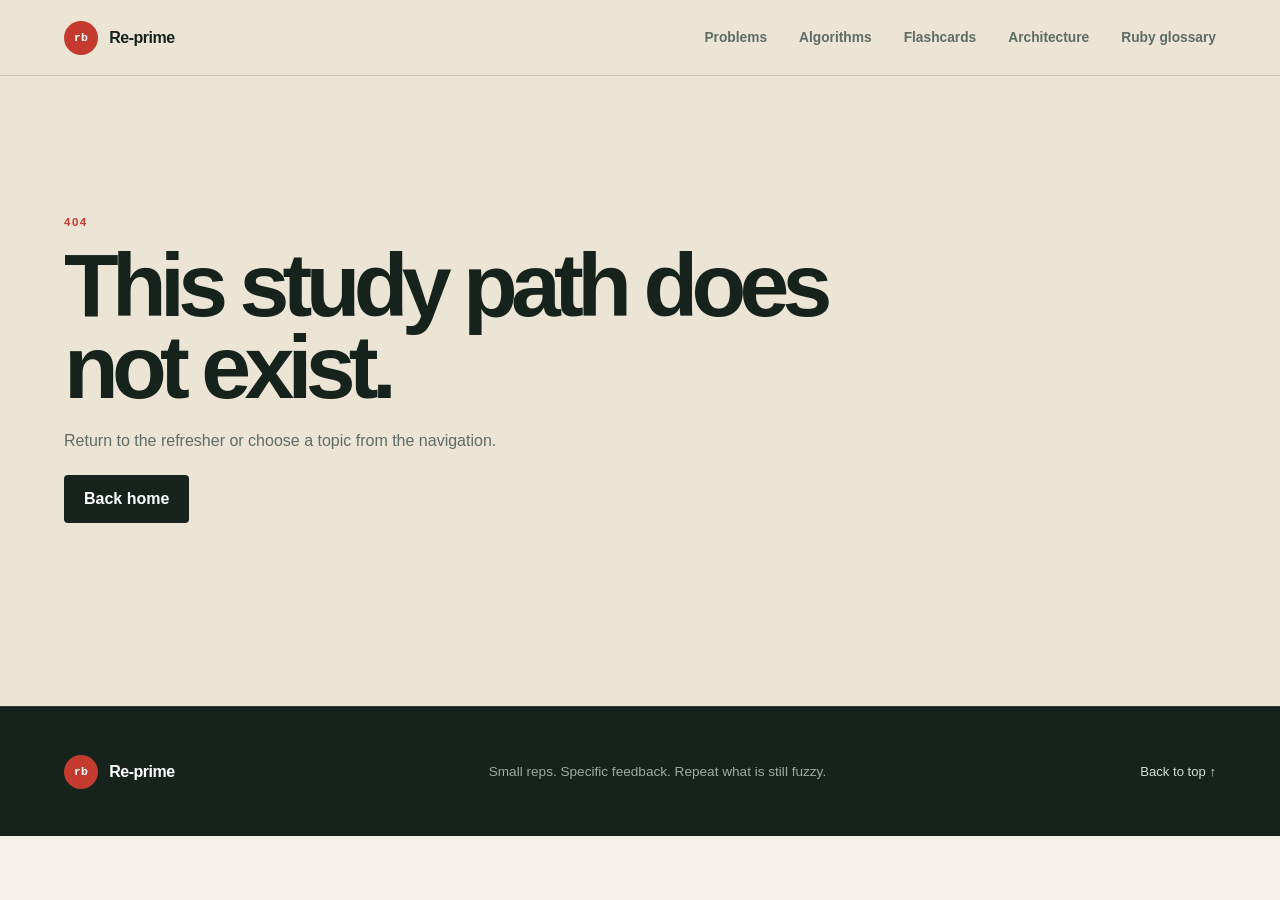
==== index.html @ a6e268ca "feat: publish Ruby solutions for every problem" ====
<!doctype html>
<html lang="en">
  <head>
    <meta charset="UTF-8" />
    <meta name="viewport" content="width=device-width, initial-scale=1.0" />
    <meta name="description" content="A private Ruby 3.2 interview refresher with 52 verified problem discussions, approach-recall flashcards, algorithm guides, and system-design case studies." />
    <meta name="robots" content="noindex, nofollow" />
    <meta name="theme-color" content="#16231d" />
    <title>Ruby Re-prime — LeetCode Refresher</title>
    <script type="module" crossorigin src="/assets/index-BxjVNZoq.js"></script>
    <link rel="stylesheet" crossorigin href="/assets/index-DCyjotF8.css">
  </head>
  <body>
    <div id="root"></div>
  </body>
</html>
---- assets/index-DCyjotF8.css ----
:root{--font-geist-sans:"Inter", "Helvetica Neue", Arial, sans-serif;--font-geist-mono:"SFMono-Regular", Consolas, "Liberation Mono", monospace;--ink:#16231d;--muted:#5e6c65;--paper:#f5f1e8;--cream:#ece4d5;--white:#fffdf8;--ruby:#c53a2e;--ruby-dark:#8f241d;--green:#1d5d48;--line:#16231d29;--shadow:0 20px 50px #35271814}*{box-sizing:border-box}html{scroll-behavior:smooth}body{background:var(--paper);color:var(--ink);font-family:var(--font-geist-sans), sans-serif;margin:0}button,input{font:inherit}a{color:inherit;text-decoration:none}.hero{background:var(--cream);border-bottom:1px solid var(--line);min-height:auto;padding:0 5vw 4rem}.topbar{border-bottom:1px solid var(--line);justify-content:space-between;align-items:center;height:84px;display:flex}.brand{letter-spacing:-.03em;align-items:center;gap:.7rem;font-weight:700;display:inline-flex}.brand-mark{color:#fff;background:var(--ruby);width:34px;height:34px;font-family:var(--font-geist-mono), monospace;letter-spacing:0;border-radius:50%;place-items:center;font-size:.72rem;display:grid}.nav-links{color:var(--muted);gap:2rem;font-size:.9rem;display:flex}.nav-links a:hover{color:var(--ruby)}.hero-grid{grid-template-columns:1.1fr .9fr;align-items:start;gap:clamp(3rem,7vw,7rem);max-width:1240px;margin:0 auto;padding-top:clamp(2.5rem,6vw,4.5rem);display:grid}.kicker,.eyebrow,.card-label{color:var(--ruby);text-transform:uppercase;letter-spacing:.13em;font-size:.72rem;font-weight:750}h1{letter-spacing:-.075em;max-width:800px;margin:1rem 0 1.5rem;font-size:clamp(3.4rem,7vw,7.2rem);font-weight:640;line-height:.92}.hero-copy{max-width:650px;color:var(--muted);font-size:clamp(1.05rem,1.6vw,1.35rem);line-height:1.6}.hero h1{font-size:clamp(3.4rem,6vw,5.5rem)}.home-reminder{border-left:3px solid var(--ruby);background:#fffdf894;max-width:680px;margin-top:2rem;padding:1.2rem 1.35rem}.home-reminder p{margin:0}.home-reminder p:last-child{color:var(--muted);margin-top:.5rem;font-size:1rem;line-height:1.6}.hero-actions{align-items:center;gap:1.5rem;margin-top:2.5rem;display:flex}.primary-button{background:var(--ink);color:#fff;border-radius:4px;padding:.95rem 1.25rem;font-weight:650}.primary-button:hover{background:var(--ruby)}.text-button{color:var(--green);font-weight:650}.mental-model{background:var(--white);border:1px solid var(--line);box-shadow:var(--shadow);border-radius:8px;padding:1.8rem}.loop-row{border-top:1px solid var(--line);grid-template-columns:34px 90px 1fr;align-items:baseline;gap:.7rem;padding:1rem 0;display:grid}.loop-row span{color:var(--ruby);font-family:var(--font-geist-mono), monospace;font-size:.75rem}.loop-row p{color:var(--muted);margin:0;font-size:.83rem;line-height:1.4}.section{padding:7rem 5vw}.section-heading{max-width:1240px;margin:0 auto 3rem}.compact-heading{grid-template-columns:1fr 1.8fr;align-items:end;display:grid}h2{letter-spacing:-.06em;margin:.6rem 0 0;font-size:clamp(2.3rem,4.5vw,4.6rem);font-weight:620;line-height:1}h3{letter-spacing:-.035em}.version-note{max-width:680px;color:var(--muted);margin:1.2rem 0 0;line-height:1.6}.version-note strong{color:var(--green)}.workflow{background:var(--ink);color:var(--white)}.workflow .kicker{color:#e86a5f}.workflow-grid{border-top:1px solid #fff3;border-left:1px solid #fff3;grid-template-columns:repeat(3,1fr);max-width:1240px;margin:0 auto;display:grid}.workflow-card{border-bottom:1px solid #fff3;border-right:1px solid #fff3;min-height:250px;padding:2rem}.workflow-card>span{font-family:var(--font-geist-mono);color:#e86a5f}.workflow-card h3{margin:3rem 0 .7rem;font-size:1.5rem}.workflow-card p{color:#b8c2bd;font-size:.94rem;line-height:1.6}.interview-script{background:#ffffff0d;border-left:3px solid #e86a5f;grid-template-columns:1fr 4fr;gap:2rem;max-width:1240px;margin:2rem auto 0;padding:1.5rem 2rem;display:grid}.interview-script span{color:#e86a5f;text-transform:uppercase;letter-spacing:.1em;font-size:.75rem}.interview-script p{margin:0;font-family:Georgia,serif;font-size:1.25rem;font-style:italic;line-height:1.5}.pattern-section{background:var(--paper)}.pattern-heading{justify-content:space-between;align-items:end;gap:3rem;display:flex}.search-box{background:var(--white);border:1px solid var(--line);border-radius:4px;align-items:center;gap:.8rem;width:min(430px,100%);padding:.9rem 1rem;display:flex}.search-box span{color:var(--ruby);font-size:1.4rem}.search-box input{width:100%;color:var(--ink);background:0 0;border:0;outline:0}.search-box button{width:36px;height:36px;color:var(--muted);background:var(--cream);cursor:pointer;border:0;border-radius:50%;flex:0 0 36px;padding:0}.search-box button:hover,.search-box button:focus-visible{color:#fff;background:var(--ruby);outline:none}.topic-layout{grid-template-columns:210px 1fr;align-items:start;gap:3rem;max-width:1240px;margin:0 auto;display:grid}.topic-index{border-top:2px solid var(--ink);flex-direction:column;gap:.7rem;padding:1.25rem 0;display:flex;position:sticky;top:2rem}.topic-index p{color:var(--ruby);text-transform:uppercase;letter-spacing:.1em;margin:0 0 .5rem;font-size:.72rem;font-weight:700}.topic-index a{color:var(--muted);font-size:.82rem}.topic-index a:hover{color:var(--ruby);transform:translate(3px)}.topics{grid-template-columns:repeat(2,minmax(0,1fr));gap:1.25rem;display:grid}.topic-card{background:var(--white);border:1px solid var(--line);border-radius:6px;min-width:0;padding:2rem;scroll-margin-top:1.5rem;box-shadow:0 8px 25px #35271809}.topic-card:hover{border-color:#c53a2e73}.topic-topline{justify-content:space-between;align-items:center;display:flex}.topic-number{color:var(--ruby);font-family:var(--font-geist-mono), monospace;font-size:.72rem}.review-check{color:var(--muted);cursor:pointer;align-items:center;gap:.45rem;font-size:.72rem;display:flex}.review-check input,.checklist-grid input{accent-color:var(--ruby)}.topic-card .eyebrow{margin:2.4rem 0 .45rem}.topic-card h3{margin:0 0 1.5rem;font-size:2rem}.recognize{border-left:2px solid var(--ruby);background:#f3eee4;min-height:100px;padding:1rem}.recognize strong{margin-bottom:.35rem;font-size:.74rem;display:block}.recognize p{color:var(--muted);margin:0;font-size:.9rem;line-height:1.5}.complexity-line{color:var(--green);font-family:var(--font-geist-mono), monospace;font-size:.74rem;line-height:1.5}.code-wrap{margin:1.3rem 0;position:relative}pre{color:#dfe8e3;font:.78rem/1.65 var(--font-geist-mono), monospace;tab-size:2;background:#17231e;border-radius:4px;margin:0;padding:1.4rem;overflow-x:auto}.code-language{color:#91aa9e;font:650 .62rem var(--font-geist-mono), monospace;text-transform:uppercase;letter-spacing:.09em;position:absolute;top:.75rem;left:.9rem}.code-wrap pre{padding-top:3rem}.copy-button{color:#abb9b2;cursor:pointer;background:#23332b;border:1px solid #ffffff2b;border-radius:3px;padding:.35rem .55rem;font-size:.67rem;position:absolute;top:.6rem;right:.6rem}.copy-button:hover{color:#fff}.topic-card ul{color:var(--muted);margin:1rem 0 0;padding-left:1.2rem;font-size:.84rem;line-height:1.55}.topic-card li+li{margin-top:.45rem}.no-results{text-align:center;color:var(--muted);background:var(--white);grid-column:1/-1;padding:5rem}.ruby-section{background:var(--cream)}.shortcut-grid{border:1px solid var(--line);border-bottom:0;grid-template-columns:repeat(2,1fr);max-width:1240px;margin:0 auto;display:grid}.shortcut{border-right:1px solid var(--line);border-bottom:1px solid var(--line);background:#fffdf873;grid-template-columns:160px 1fr;gap:1rem;padding:1.1rem 1.3rem;display:grid}.shortcut:nth-child(2n){border-right:0}.shortcut span{font-size:.83rem;font-weight:650}.shortcut code{color:var(--green);font:.77rem/1.5 var(--font-geist-mono), monospace;overflow-wrap:anywhere}.gotchas{color:#fff;background:var(--ruby-dark);grid-template-columns:.8fr 2fr;gap:3rem;max-width:1240px;margin:3rem auto 0;padding:2.5rem;display:grid}.gotchas h3{margin:.7rem 0;font-size:2rem}.gotchas .card-label{color:#ffafa8}.gotchas ul{color:#f3d7d3;margin:0;padding-left:1.2rem;line-height:1.7}.gotchas li+li{margin-top:.6rem}.gotchas code{color:#fff}.complexity-section{background:var(--white)}.complexity-table{border-top:2px solid var(--ink);max-width:1240px;margin:0 auto}.complexity-row{border-bottom:1px solid var(--line);grid-template-columns:1fr 1.2fr 2fr;align-items:baseline;gap:2rem;padding:1.35rem .5rem;display:grid}.complexity-row strong{font-family:var(--font-geist-mono);color:var(--ruby)}.complexity-row span{font-weight:650}.complexity-row p{color:var(--muted);margin:0}.complexity-note{max-width:1240px;color:var(--muted);margin:1rem auto 0;font-size:.8rem}.final-checklist{background:var(--green);color:#fff;grid-template-columns:1fr 1.5fr;align-items:start;gap:5rem;display:grid}.final-checklist .kicker{color:#a9d5c3}.checklist-grid{grid-template-columns:repeat(3,1fr);gap:.7rem;display:grid}.checklist-grid label{cursor:pointer;border:1px solid #ffffff40;padding:.8rem;font-size:.84rem}.checklist-grid label:has(input:checked){color:#b9daca;background:#0000001f;text-decoration:line-through}footer{background:var(--ink);color:#fff;border-top:1px solid #ffffff1f;justify-content:space-between;align-items:center;gap:2rem;min-height:130px;padding:2rem 5vw;display:flex}footer p{color:#9baca3;font-size:.85rem}footer>a:last-child{color:#d4ded8;font-size:.82rem}.site-nav{z-index:10;background:var(--cream);border-bottom:1px solid var(--line);justify-content:space-between;align-items:center;height:76px;padding:0 5vw;display:flex;position:relative}.site-nav-links{align-items:stretch;gap:2rem;height:100%;display:flex}.site-nav-links a{color:var(--muted);align-items:center;font-size:.86rem;font-weight:650;display:flex;position:relative}.site-nav-links a:hover,.site-nav-links a.active{color:var(--ruby)}.site-nav-links a.active:after{background:var(--ruby);content:"";height:3px;position:absolute;bottom:-1px;left:0;right:0}.mobile-nav-menu{display:none;position:relative}.mobile-nav-button{border:1px solid var(--line);cursor:pointer;background:#fffdf88c;border-radius:4px;align-content:center;gap:5px;width:44px;height:44px;padding:0 10px;display:grid}.mobile-nav-button span{background:var(--ink);width:100%;height:2px;transition:transform .18s,opacity .18s;display:block}.mobile-nav-menu.open .mobile-nav-button span:first-child{transform:translateY(7px)rotate(45deg)}.mobile-nav-menu.open .mobile-nav-button span:nth-child(2){opacity:0}.mobile-nav-menu.open .mobile-nav-button span:last-child{transform:translateY(-7px)rotate(-45deg)}.mobile-nav-panel{z-index:30;border:1px solid var(--line);background:var(--white);border-radius:6px;width:min(330px,100vw - 2.4rem);padding:.7rem;position:absolute;top:calc(100% + 10px);right:0;box-shadow:0 24px 60px #16231d33}.mobile-nav-panel[hidden]{display:none}.mobile-nav-panel p{color:var(--ruby);text-transform:uppercase;letter-spacing:.13em;margin:.8rem .7rem .35rem;font-size:.62rem;font-weight:750}.mobile-nav-panel a{min-height:44px;color:var(--ink);border-radius:3px;justify-content:space-between;align-items:center;gap:1rem;padding:.75rem .7rem;font-size:.92rem;font-weight:650;display:flex}.mobile-nav-panel a:hover,.mobile-nav-panel a:focus-visible{background:var(--cream);outline:none}.mobile-nav-panel a.active{color:var(--ruby);background:#f5eee3}.mobile-nav-panel a span{color:var(--muted);text-transform:uppercase;letter-spacing:.1em;font-size:.62rem;font-weight:650}.study-row{transition:transform .18s}.study-row:hover{transform:translate(5px)}.outline-button,.quiet-button{border:1px solid var(--ink);color:var(--ink);cursor:pointer;background:0 0;border-radius:4px;justify-content:center;align-items:center;padding:.85rem 1.1rem;font-weight:650;display:inline-flex}.outline-button:hover{color:#fff;background:var(--ink)}.quiet-button{border-color:var(--line);width:100%;color:var(--muted)}.home-topic-grid{border-top:1px solid var(--line);border-left:1px solid var(--line);grid-template-columns:repeat(4,minmax(0,1fr));max-width:1240px;margin:0 auto;display:grid}.home-topic-card{border-right:1px solid var(--line);border-bottom:1px solid var(--line);background:var(--white);flex-direction:column;min-height:215px;padding:1.5rem;transition:background .18s;display:flex}.home-topic-card:hover{background:#f0eadf}.home-topic-card>span,.case-card>span{color:var(--ruby);font:.7rem var(--font-geist-mono)}.home-topic-card p{color:var(--muted);text-transform:uppercase;letter-spacing:.1em;margin:auto 0 .4rem;font-size:.72rem}.home-topic-card h3{margin:0 0 1.4rem;font-size:1.45rem}.home-topic-card strong{color:var(--green);font:.7rem/1.45 var(--font-geist-mono)}.page-hero{background:var(--cream);border-bottom:1px solid var(--line);padding:clamp(3rem,5vw,4.5rem) 5vw}.page-hero-inner{max-width:1240px;margin:0 auto}.page-hero h1{max-width:970px;margin:.8rem 0 1.25rem;font-size:clamp(3rem,5.5vw,5.5rem)}.page-hero .hero-copy{max-width:820px;margin:0;font-size:1.08rem}.review-header{background:var(--cream);border-bottom:1px solid var(--line);padding:3rem 5vw}.review-header-inner{grid-template-columns:minmax(0,.8fr) minmax(360px,1.2fr);align-items:center;gap:clamp(2rem,7vw,7rem);max-width:1240px;margin:0 auto;display:grid}.review-header h1{margin:.65rem 0 0;font-size:clamp(3.2rem,6vw,5.8rem)}.review-reminder{border-left:3px solid var(--ruby);background:#fffdf89e;padding:1.25rem 1.4rem}.review-reminder p{margin:0}.review-reminder>p:last-of-type{color:var(--muted);margin-top:.55rem;line-height:1.6}.review-cues{flex-wrap:wrap;gap:.45rem;margin-top:1rem;display:flex}.review-cues span{border:1px solid var(--line);color:var(--green);background:var(--white);font:.69rem/1.35 var(--font-geist-mono);border-radius:3px;padding:.4rem .6rem}.hero-metrics{gap:1px;margin-top:2.5rem;display:flex}.hero-metrics>span{color:#fff;background:var(--ink);min-width:200px;font:.78rem var(--font-geist-mono);flex-direction:column;gap:.35rem;padding:1rem 1.2rem;display:flex}.hero-metrics small{color:#9eb0a6;font:.64rem var(--font-geist-sans);text-transform:uppercase;letter-spacing:.12em}.hero-pill-row{flex-wrap:wrap;gap:.5rem;margin-top:2.2rem;display:flex}.hero-pill-row span{border:1px solid var(--line);color:var(--green);background:#ffffff59;border-radius:30px;padding:.45rem .7rem;font-size:.72rem;font-weight:650}.library-section{max-width:1380px;margin:0 auto}.library-toolbar{justify-content:space-between;align-items:center;gap:2rem;margin-bottom:2rem;display:flex}.library-toolbar>p{max-width:460px;color:var(--muted)}.guide-grid{border-top:1px solid var(--line);border-left:1px solid var(--line);grid-template-columns:repeat(3,minmax(0,1fr));display:grid}.guide-card{border-right:1px solid var(--line);border-bottom:1px solid var(--line);background:var(--white);flex-direction:column;min-height:370px;padding:2rem;display:flex}.guide-card:hover{background:#f0eadf}.guide-card-top{color:var(--ruby);font:.7rem var(--font-geist-mono);justify-content:space-between;display:flex}.guide-card-top em{color:var(--muted);font:650 .66rem var(--font-geist-sans);text-transform:uppercase;letter-spacing:.1em}.guide-card h2{margin:4rem 0 1rem;font-size:clamp(2rem,3vw,3rem)}.guide-card>p{color:var(--muted);margin:0;line-height:1.65}.guide-card-meta{justify-content:space-between;align-items:end;gap:1rem;margin-top:auto;padding-top:1.5rem;display:flex}.guide-card-meta code{color:var(--green);font:.66rem/1.4 var(--font-geist-mono)}.guide-card-meta strong{color:var(--ruby);font-size:.78rem}.detail-section,.arch-detail-layout{grid-template-columns:220px minmax(0,1fr);align-items:start;gap:clamp(3rem,6vw,7rem);max-width:1380px;margin:0 auto;display:grid}.detail-toc{border-top:2px solid var(--ink);flex-direction:column;gap:.7rem;padding-top:1rem;display:flex;position:sticky;top:2rem}.detail-toc p{color:var(--ruby);text-transform:uppercase;letter-spacing:.12em;margin:1.3rem 0 .2rem;font-size:.68rem;font-weight:750}.detail-toc a{color:var(--muted);font-size:.78rem}.detail-toc a:first-child{color:var(--green);font-weight:700}.detail-content,.arch-detail-content{min-width:0}.detail-content>section,.arch-detail-content>section,.arch-detail-content>.arch-list-section{scroll-margin-top:2rem}.mental-callout{color:#fff;background:var(--green);padding:clamp(2rem,5vw,4rem)}.mental-callout .card-label{color:#a9d5c3}.mental-callout h2{max-width:900px;font-size:clamp(2.2rem,4.7vw,4.8rem)}.concept-primer{background:var(--cream);margin:1px 0 5rem;padding:clamp(2rem,5vw,4rem);scroll-margin-top:2rem}.concept-primer>h2{max-width:850px}.primer-intro{max-width:850px;color:var(--muted);margin:1.5rem 0 3rem;font-size:1.05rem;line-height:1.75}.primer-walkthrough{border-top:1px solid var(--line);border-left:1px solid var(--line);grid-template-columns:repeat(4,1fr);display:grid}.primer-walkthrough article{border-right:1px solid var(--line);border-bottom:1px solid var(--line);background:var(--white);flex-direction:column;min-height:235px;padding:1.4rem;display:flex}.primer-walkthrough span{color:var(--ruby);font:.68rem var(--font-geist-mono)}.primer-walkthrough h3{margin:2rem 0 .7rem}.primer-walkthrough code{color:var(--green);font:.75rem var(--font-geist-mono)}.primer-walkthrough p{color:var(--muted);margin:auto 0 0;font-size:.8rem;line-height:1.55}.primer-terms{background:var(--line);grid-template-columns:repeat(2,1fr);gap:1px;margin-top:2.5rem;display:grid}.primer-terms article{background:#fffdf8b8;padding:1.3rem}.primer-terms h3{color:var(--green);margin:0 0 .5rem;font-size:1rem}.primer-terms p{color:var(--muted);margin:0;font-size:.82rem;line-height:1.6}.related-problems{margin:5rem 0;scroll-margin-top:2rem}.related-problems>h2{max-width:760px}.related-intro{color:var(--muted);margin:1rem 0 2rem}.related-problem-grid{background:var(--line);grid-template-columns:repeat(2,minmax(0,1fr));gap:1px;display:grid}.related-problem-grid a{background:var(--white);flex-direction:column;min-width:0;padding:1.4rem;display:flex}.related-problem-grid a:hover{background:var(--cream)}.related-problem-grid span{color:var(--ruby);font:.66rem/1.45 var(--font-geist-mono);text-transform:uppercase}.related-problem-grid h3{margin:1.5rem 0 .7rem;font-size:1.35rem}.related-problem-grid p{color:var(--muted);margin:0;font-size:.84rem;line-height:1.55}.related-problem-grid strong{color:var(--green);margin-top:auto;padding-top:1.2rem;font-size:.75rem}.decision-grid{background:var(--line);grid-template-columns:1fr 1fr;gap:1px;margin:1px 0 5rem;display:grid}.bullet-panel{background:var(--white);padding:2rem}.bullet-panel.yes{border-top:4px solid var(--green)}.bullet-panel.no{border-top:4px solid var(--ruby)}.bullet-panel h3{margin:0 0 1rem;font-size:1.4rem}.bullet-panel ul,.arch-list-section ul{color:var(--muted);margin:0;padding-left:1.2rem;line-height:1.65}.bullet-panel li+li,.arch-list-section li+li{margin-top:.6rem}.method-section,.example-section,.ruby-example,.pitfall-section,.component-section,.tradeoff-section,.failure-section,.flow-section,.deep-dive{margin-top:6rem}.method-section>ol,.flow-section>ol{border-top:1px solid var(--line);margin:2.5rem 0 0;padding:0;list-style:none}.method-section li,.flow-section li{border-bottom:1px solid var(--line);grid-template-columns:50px 1fr;gap:1.2rem;padding:1.2rem 0;display:grid}.method-section li span,.flow-section li span{color:var(--ruby);font:.8rem var(--font-geist-mono)}.method-section li p,.flow-section li p{color:var(--muted);margin:0;line-height:1.6}.pitfall-section>div{grid-template-columns:repeat(3,1fr);margin-top:2rem;display:grid}.pitfall-section>div p{color:var(--muted);border:1px solid var(--line);background:var(--white);margin:0;padding:1.4rem;line-height:1.55}.example-grid{grid-template-columns:1fr 1fr;gap:1.2rem;margin-top:2rem;display:grid}.example-card{background:var(--white);border:1px solid var(--line);padding:2rem}.example-card>div span{color:var(--ruby);text-transform:uppercase;font-size:.68rem;font-weight:750}.example-card h3{margin:.5rem 0 1.5rem;font-size:1.6rem}.example-card>p{color:var(--muted);line-height:1.6}.example-card dl{grid-template-columns:75px 1fr;gap:.8rem 1rem;margin:2rem 0 0;display:grid}.example-card dt{color:var(--ruby);text-transform:uppercase;font-size:.7rem;font-weight:750}.example-card dd{color:var(--muted);margin:0;font-size:.84rem;line-height:1.5}.ruby-example .code-wrap{margin-top:2rem}.ruby-example pre{padding:2rem;font-size:.84rem}.next-guide{grid-template-columns:1fr 1fr;gap:1px;max-width:1240px;margin:0 auto 7rem;padding:0 5vw;display:grid}.next-guide a{border:1px solid var(--line);background:var(--white);flex-direction:column;gap:.5rem;padding:1.5rem;display:flex}.next-guide a:last-child{text-align:right}.next-guide small{color:var(--muted);text-transform:uppercase;letter-spacing:.1em}.flash-section{grid-template-columns:260px minmax(0,1fr);align-items:start;gap:clamp(3rem,6vw,7rem);max-width:1380px;margin:0 auto;padding:6rem 5vw 8rem;display:grid}.flash-sidebar{position:sticky;top:2rem}.deck-switcher{background:var(--line);grid-template-columns:1fr 1fr;gap:1px;margin-bottom:1.5rem;padding:1px;display:grid}.deck-switcher button{min-height:70px;color:var(--muted);background:var(--white);cursor:pointer;border:0;flex-direction:column;justify-content:center;align-items:flex-start;gap:.2rem;padding:.7rem;font-weight:700;display:flex}.deck-switcher button.active{color:#fff;background:var(--green)}.deck-switcher button span{opacity:.72;font-size:.62rem;font-weight:500}.flash-stats{border-top:2px solid var(--ink);grid-template-columns:repeat(3,1fr);display:grid}.flash-stats div{border-bottom:1px solid var(--line);flex-direction:column;gap:.2rem;padding:1rem .4rem;display:flex}.flash-stats strong{color:var(--ruby);font:1.3rem var(--font-geist-mono)}.flash-stats span{color:var(--muted);font-size:.65rem}.filter-label{color:var(--muted);text-transform:uppercase;letter-spacing:.1em;flex-direction:column;gap:.6rem;margin:2rem 0;font-size:.72rem;font-weight:700;display:flex}.filter-label select{border:1px solid var(--line);color:var(--ink);background:var(--white);padding:.8rem}.problem-deck-note{border-left:3px solid var(--ruby);background:var(--white);margin:2rem 0;padding:1.2rem}.problem-deck-note p:last-child{color:var(--muted);margin:.6rem 0 0;font-size:.78rem;line-height:1.55}.leitner-explainer{background:var(--cream);border:1px solid var(--line);margin:2rem 0}.leitner-explainer summary{color:var(--green);cursor:pointer;padding:1rem 1.2rem;font-size:.76rem;font-weight:750}.leitner-explainer ol{color:var(--muted);padding-left:1.2rem;font-size:.78rem;line-height:1.6}.leitner-explainer[open] ol{margin:0 1.2rem 1.2rem}.leitner-explainer li+li{margin-top:.5rem}.session-bar{color:var(--muted);justify-content:space-between;gap:1rem;margin-bottom:1rem;font-size:.72rem;display:flex}.flash-card{background:var(--white);border:1px solid var(--line);min-height:590px;box-shadow:var(--shadow);flex-direction:column;padding:clamp(2rem,5vw,4.5rem);display:flex}.flash-card-meta{color:var(--muted);text-transform:uppercase;letter-spacing:.1em;justify-content:space-between;font-size:.68rem;display:flex}.flash-question{margin:auto 0}.flash-question h2{white-space:pre-line;max-width:850px;font-size:clamp(2.3rem,5vw,5rem)}.flash-answer{border-top:1px solid var(--line);margin:auto 0;padding-top:2rem}.flash-answer h3{margin:.8rem 0;font-size:clamp(1.7rem,3vw,3rem)}.flash-answer>p:not(.card-label){max-width:780px;color:var(--muted);line-height:1.65}.flash-study-link{border:1px solid var(--line);background:var(--cream);justify-content:space-between;align-items:center;gap:1rem;max-width:780px;margin-top:1.5rem;padding:.9rem 1rem;display:flex}.flash-study-link span{color:var(--muted);font-size:.72rem}.flash-study-link strong{color:var(--green);font-size:.8rem}.flash-study-link:hover{border-color:var(--green)}.reveal-button{color:#fff;background:var(--ink);cursor:pointer;border:0;border-radius:4px;padding:1.1rem}kbd{font:.65rem var(--font-geist-mono);opacity:.75;border:1px solid;border-radius:3px;padding:.15rem .35rem}.grade-buttons{grid-template-columns:1fr 1fr;gap:.8rem;display:grid}.grade-buttons button{text-align:left;border:1px solid var(--line);background:var(--paper);cursor:pointer;border-radius:4px;grid-template-columns:28px 1fr;padding:1rem;display:grid}.grade-buttons button:hover{border-color:var(--ink)}.grade-buttons button>span{grid-row:1/3}.grade-buttons small{color:var(--muted)}.again-button{color:var(--ruby)}.got-button{color:var(--green)}.session-complete{background:var(--white);border:1px solid var(--line);flex-direction:column;justify-content:center;min-height:590px;padding:clamp(2rem,5vw,5rem);display:flex}.session-complete>p:not(.kicker){color:var(--muted)}.session-complete>div{gap:.8rem;margin-top:2rem;display:flex}.keyboard-note{color:var(--muted);text-align:center;font-size:.7rem}.architecture-principle{text-align:center;max-width:1100px;margin:0 auto}.architecture-principle blockquote{letter-spacing:-.035em;margin:1.5rem auto;font:italic clamp(1.8rem,4vw,3.7rem)/1.2 Georgia,serif}.architecture-principle>p:last-child{max-width:760px;color:var(--muted);margin:2rem auto 0;line-height:1.7}.interview-timeline{color:#fff;background:var(--ink)}.interview-timeline .kicker{color:#e86a5f}.timeline-grid{border-top:1px solid #ffffff2e;border-left:1px solid #ffffff2e;grid-template-columns:repeat(6,1fr);max-width:1240px;margin:0 auto;display:grid}.timeline-grid article{border-bottom:1px solid #ffffff2e;border-right:1px solid #ffffff2e;padding:1.4rem}.timeline-grid span{color:#e86a5f;font:.72rem var(--font-geist-mono)}.timeline-grid h3{margin:2.5rem 0 .7rem}.timeline-grid p{color:#aebbb4;font-size:.78rem;line-height:1.55}.foundation-grid{background:var(--line);grid-template-columns:repeat(3,1fr);gap:1px;max-width:1240px;margin:0 auto;display:grid}.foundation-grid article{background:var(--white);padding:2rem}.foundation-grid article>span{color:var(--ruby);font:.7rem var(--font-geist-mono)}.foundation-grid h3{margin:2rem 0 1rem;font-size:1.7rem}.foundation-grid strong{min-height:50px;color:var(--green);line-height:1.45;display:block}.foundation-grid ul{color:var(--muted);padding-left:1.1rem;font-size:.82rem;line-height:1.6}.case-study-section{background:var(--cream)}.case-grid{grid-template-columns:repeat(3,1fr);gap:1.2rem;max-width:1240px;margin:0 auto;display:grid}.case-card{background:var(--white);border:1px solid var(--line);flex-direction:column;min-height:410px;padding:2rem;display:flex}.case-card:hover{box-shadow:var(--shadow);transform:translateY(-3px)}.case-card>p{color:var(--ruby);text-transform:uppercase;letter-spacing:.1em;margin:auto 0 .5rem;font-size:.7rem;font-weight:750}.case-card h3{margin:0;font-size:2.1rem}.case-card ul{color:var(--muted);padding-left:1.1rem;font-size:.8rem;line-height:1.55}.case-card>strong{color:var(--green);margin-top:1rem;font-size:.78rem}.pressure-section{color:#fff;background:var(--ruby-dark);grid-template-columns:.8fr 1.7fr;gap:5rem;display:grid}.pressure-section .kicker{color:#ffafa8}.pressure-grid{border-top:1px solid #ffffff40;border-left:1px solid #ffffff40;grid-template-columns:repeat(3,1fr);display:grid}.pressure-grid p{border-bottom:1px solid #ffffff40;border-right:1px solid #ffffff40;margin:0;padding:1.3rem}.prompt-card{background:var(--cream);border-left:4px solid var(--ruby);padding:clamp(2rem,5vw,4rem)}.prompt-card h2{font-size:clamp(2rem,4vw,4rem)}.prompt-card>p:last-child{color:var(--muted);line-height:1.65}.arch-list-section{margin-top:5rem;scroll-margin-top:2rem}.arch-list-section h2{margin-bottom:2rem}.arch-list-section li{padding:.35rem 0;font-size:1rem}.contract-grid{background:var(--line);grid-template-columns:1fr 1fr;gap:1px;margin-top:6rem;scroll-margin-top:2rem;display:grid}.contract-grid>div{background:var(--white);padding:2rem}.contract-grid h2{margin-bottom:2rem;font-size:2.5rem}.contract-grid code{color:#dfe8e3;background:var(--ink);font:.72rem/1.5 var(--font-geist-mono);margin-top:.7rem;padding:.8rem;display:block}.contract-grid div>p:not(.kicker){color:var(--muted);border-bottom:1px solid var(--line);padding-bottom:1rem;line-height:1.55}.component-grid{background:var(--line);grid-template-columns:repeat(2,1fr);gap:1px;margin-top:2rem;display:grid}.component-grid article{background:var(--white);padding:1.7rem}.component-grid h3{margin:0 0 .7rem;font-size:1.35rem}.component-grid strong{color:var(--green);font-size:.85rem}.component-grid p{color:var(--muted);font-size:.84rem;line-height:1.6}.tradeoff-section>article{border-bottom:1px solid var(--line);padding:2rem 0}.tradeoff-section article h3{font-size:1.5rem}.tradeoff-section article>div{grid-template-columns:1fr 1fr;gap:1rem;display:grid}.tradeoff-section article p{color:var(--muted);background:var(--white);border:1px solid var(--line);margin:0;padding:1rem;line-height:1.55}.tradeoff-section article p span{color:var(--ruby);font:.7rem var(--font-geist-mono);margin-bottom:.5rem;display:block}.tradeoff-section article>strong{color:var(--green);margin-top:1rem;line-height:1.5;display:block}.failure-section>div{background:var(--line);grid-template-columns:1fr 1fr;gap:1px;margin-top:2rem;display:grid}.failure-section article{background:var(--white);padding:1.5rem}.failure-section h3{color:var(--ruby);margin-top:0}.failure-section p{color:var(--muted);line-height:1.6}.deep-dive{color:#fff;background:var(--green);padding:2rem}.deep-dive .kicker{color:#a9d5c3}.deep-dive div{flex-wrap:wrap;gap:.5rem;margin-top:2rem;display:flex}.deep-dive span{border:1px solid #ffffff4d;padding:.55rem .7rem;font-size:.78rem}.next-guide.single{grid-template-columns:1fr}.not-found{background:var(--cream);min-height:70vh;padding:8rem 5vw}.not-found p:not(.kicker){color:var(--muted);margin-bottom:2.5rem}.problem-library{max-width:1380px;margin:0 auto}.problem-grid{border-top:1px solid var(--line);border-left:1px solid var(--line);grid-template-columns:repeat(3,minmax(0,1fr));display:grid}.problem-card{border-right:1px solid var(--line);border-bottom:1px solid var(--line);background:var(--white);flex-direction:column;min-height:425px;padding:1.8rem;display:flex}.problem-card:hover{background:#f0eadf}.problem-card>div{color:var(--ruby);font:.7rem var(--font-geist-mono);justify-content:space-between;gap:1rem;display:flex}.problem-card>div em{color:var(--muted);font:650 .65rem var(--font-geist-sans);text-transform:uppercase;letter-spacing:.09em;text-align:right}.problem-card h2{margin:3.5rem 0 1rem;font-size:clamp(2rem,3vw,3rem)}.problem-card>p{color:var(--muted);line-height:1.6}.problem-card>strong{color:var(--green);margin-top:auto;padding-top:1.5rem;font-size:.85rem;line-height:1.45}.problem-card dl{border-top:1px solid var(--line);grid-template-columns:45px 1fr;gap:.35rem .8rem;margin:1.2rem 0 0;padding-top:1rem;display:grid}.problem-card dt{color:var(--muted);text-transform:uppercase;letter-spacing:.08em;font-size:.65rem}.problem-card dd{font:.7rem var(--font-geist-mono);margin:0}.problem-metrics>span:first-child{min-width:min(420px,45vw)}.problem-detail-layout{grid-template-columns:220px minmax(0,1fr);align-items:start;gap:clamp(3rem,6vw,7rem);max-width:1380px;margin:0 auto;display:grid}.problem-detail-content{min-width:0}.best-ruby-solution{max-width:960px;margin-bottom:5rem;scroll-margin-top:2rem}.best-ruby-heading{border-bottom:1px solid var(--line);grid-template-columns:minmax(0,1.35fr) minmax(220px,.65fr);align-items:end;gap:2rem;padding-bottom:1.25rem;display:grid}.best-ruby-heading h2{margin:.45rem 0 0;font-size:clamp(2rem,4vw,3.6rem);line-height:1}.best-ruby-heading>p{color:var(--muted);margin:0;font-size:.85rem;line-height:1.55}.best-ruby-solution .code-wrap{margin:1rem 0 0}.related-algorithms{border-left:3px solid var(--ruby);background:var(--cream);grid-template-columns:minmax(190px,.7fr) minmax(0,1.3fr);gap:1.5rem;margin-bottom:3rem;padding:1.4rem;display:grid}.related-algorithms p{margin:0}.related-algorithms>div:first-child>p:last-child{color:var(--muted);margin-top:.55rem;font-size:.82rem;line-height:1.5}.related-algorithms>div:last-child{background:var(--line);grid-template-columns:repeat(2,minmax(0,1fr));gap:1px;display:grid}.related-algorithms a{background:var(--white);flex-direction:column;gap:.4rem;min-width:0;padding:1rem;display:flex}.related-algorithms a:hover{background:var(--paper)}.related-algorithms a span{color:var(--muted);text-transform:uppercase;letter-spacing:.08em;font-size:.62rem}.related-algorithms a strong{color:var(--green);font-size:.84rem;line-height:1.35}.problem-markdown{min-width:0;max-width:960px}.markdown-content>:first-child{margin-top:0}.markdown-content h2{border-bottom:1px solid var(--line);margin:5rem 0 1.4rem;padding-bottom:.8rem;scroll-margin-top:2rem;font-size:clamp(2.1rem,4vw,4rem)}.markdown-content h3{margin:3rem 0 1rem;font-size:1.65rem}.markdown-content h4{color:var(--green);margin:2rem 0 .7rem;font-size:1.1rem}.markdown-content p,.markdown-content li{color:var(--muted);line-height:1.75}.markdown-content strong{color:var(--ink)}.markdown-content ul,.markdown-content ol{padding-left:1.4rem}.markdown-content li+li{margin-top:.45rem}.markdown-content blockquote{border-left:4px solid var(--ruby);background:var(--cream);margin:2rem 0;padding:1.5rem 2rem}.markdown-content blockquote p{color:var(--ink);margin:0;font:italic 1.2rem/1.6 Georgia,serif}.markdown-content pre{margin:1.5rem 0;padding:1.6rem;font-size:.82rem}.markdown-content :not(pre)>code{color:var(--green);background:var(--cream);font:.82em var(--font-geist-mono);border-radius:3px;padding:.15rem .35rem}.markdown-content table{border-collapse:collapse;width:100%;margin:2rem 0;font-size:.84rem}.markdown-content th,.markdown-content td{border:1px solid var(--line);text-align:left;padding:.8rem}.markdown-content th{background:var(--cream)}.markdown-content td{color:var(--muted);background:var(--white)}.markdown-content details{margin-top:1.5rem}.markdown-content summary{border:1px solid var(--line);background:var(--cream);color:var(--green);cursor:pointer;padding:1rem 1.2rem;font-weight:700}.markdown-content details[open] summary{margin-bottom:2rem}.convention-intro{background:var(--white)}.principle-grid{border-top:1px solid var(--line);border-left:1px solid var(--line);grid-template-columns:repeat(4,1fr);max-width:1240px;margin:0 auto;display:grid}.principle-grid article{border-right:1px solid var(--line);border-bottom:1px solid var(--line);flex-direction:column;min-height:255px;padding:1.7rem;display:flex}.principle-grid span{color:var(--ruby);font:.7rem var(--font-geist-mono)}.principle-grid h3{margin:auto 0 .7rem;font-size:1.45rem}.principle-grid p{color:var(--muted);margin:0;font-size:.86rem;line-height:1.6}.convention-section{background:var(--paper)}.convention-section .pattern-heading>p{max-width:430px;color:var(--muted);line-height:1.6}.convention-table{border-top:2px solid var(--ink);max-width:1240px;margin:0 auto}.convention-row{border-bottom:1px solid var(--line);grid-template-columns:1.1fr 1.45fr 1.45fr 2fr;align-items:start;gap:1.2rem;padding:1.3rem .5rem;display:grid}.convention-row>strong{font-size:.86rem}.convention-row code{color:var(--green);background:var(--white);font:.72rem/1.55 var(--font-geist-mono);overflow-wrap:anywhere;padding:.25rem .4rem}.convention-row .avoid-code{color:var(--ruby-dark);-webkit-text-decoration:line-through #c53a2e59;text-decoration:line-through #c53a2e59}.convention-row p{color:var(--muted);margin:0;font-size:.82rem;line-height:1.55}.convention-head{color:var(--muted);text-transform:uppercase;letter-spacing:.1em;font-size:.65rem}.convention-head strong{font-size:.65rem}.convention-example{color:#fff;background:var(--ink);grid-template-columns:.8fr 1.4fr;align-items:start;gap:clamp(3rem,7vw,8rem);display:grid}.convention-example .kicker{color:#e86a5f}.convention-example>div>p:last-child{color:#aebbb4;line-height:1.65}.convention-example .code-wrap{margin:0}@media (width<=980px){.hero-grid,.compact-heading,.final-checklist,.review-header-inner{grid-template-columns:1fr}.hero-grid{padding-top:3rem}.mental-model{transform:none}.workflow-grid{grid-template-columns:repeat(2,1fr)}.topic-layout{grid-template-columns:1fr}.topic-index{display:none}.pattern-heading{flex-direction:column;align-items:stretch}.search-box{width:100%}.gotchas{grid-template-columns:1fr}.compact-heading{gap:1rem}.home-topic-grid,.guide-grid,.case-grid,.problem-grid{grid-template-columns:repeat(2,1fr)}.detail-section,.arch-detail-layout,.flash-section,.problem-detail-layout{grid-template-columns:1fr}.best-ruby-heading{grid-template-columns:1fr;gap:1rem}.detail-toc,.flash-sidebar{position:static}.detail-toc{display:none}.problem-detail-layout .detail-toc{background:var(--line);border-top:0;grid-template-columns:repeat(3,minmax(0,1fr));gap:1px;padding:0;display:grid}.problem-detail-layout .detail-toc p{display:none}.problem-detail-layout .detail-toc a{min-height:56px;color:var(--green);background:var(--white);align-items:center;padding:.8rem;font-size:.72rem;font-weight:700;line-height:1.35;display:flex}.timeline-grid{grid-template-columns:repeat(3,1fr)}.foundation-grid{grid-template-columns:repeat(2,1fr)}.pressure-section{grid-template-columns:1fr}.primer-walkthrough,.principle-grid{grid-template-columns:repeat(2,1fr)}.convention-row{grid-template-columns:1fr 1.3fr 1.3fr}.convention-row p{grid-column:1/-1}.convention-head strong:last-child{display:none}.convention-example{grid-template-columns:minmax(0,1fr)}.convention-example>*{min-width:0}}@media (width<=700px){.hero{padding-inline:1.2rem}.nav-links,.site-nav-links{display:none}.mobile-nav-menu{display:block}.topbar{z-index:20;position:relative}.site-nav{z-index:20;-webkit-backdrop-filter:blur(12px);backdrop-filter:blur(12px);background:#ece4d5f5;height:64px;padding-inline:1.2rem;position:sticky;top:0}.section{padding:4rem 1.2rem}h1{font-size:clamp(3rem,15vw,5rem)}.hero-grid{gap:2.5rem;padding-top:2.5rem}.hero h1{font-size:clamp(3.2rem,14vw,4.6rem)}.home-reminder{margin-top:1.5rem}.page-hero{padding:2.25rem 1.2rem}.page-hero h1{margin:.65rem 0 1rem;font-size:clamp(2.65rem,12vw,3.7rem)}.page-hero .hero-copy{margin-bottom:0;font-size:1rem;line-height:1.55}.review-header{padding:2.25rem 1.2rem}.review-header-inner{gap:1.4rem}.review-header h1{font-size:clamp(3rem,14vw,4.2rem)}.review-reminder{padding:1rem 1.1rem}.review-cues{gap:.35rem}.review-cues span{font-size:.64rem}.hero-actions{flex-direction:column;align-items:flex-start}.loop-row{grid-template-columns:28px 75px 1fr}.workflow-grid,.topics,.shortcut-grid{grid-template-columns:1fr}.workflow-card{min-height:220px}.interview-script{grid-template-columns:1fr}.topic-card{padding:1.25rem}.shortcut{border-right:0;grid-template-columns:1fr}.complexity-row{grid-template-columns:1fr 1fr;gap:.5rem}.complexity-row p{grid-column:1/-1}.checklist-grid{grid-template-columns:repeat(2,1fr)}footer{flex-direction:column;align-items:flex-start}.home-topic-grid,.guide-grid,.case-grid,.foundation-grid,.problem-grid{grid-template-columns:1fr}.library-toolbar{z-index:8;-webkit-backdrop-filter:blur(12px);backdrop-filter:blur(12px);border-bottom:1px solid var(--line);background:#f5f1e8f7;gap:.45rem;margin:0 -1.2rem 1rem;padding:.75rem 1.2rem;position:sticky;top:64px}.library-toolbar>p{margin:0;font-size:.73rem;line-height:1.35}.search-box{padding:.55rem .7rem}.guide-card,.problem-card{min-height:0;padding:1.25rem}.guide-card h2,.problem-card h2{margin:1.6rem 0 .8rem;font-size:2rem}.guide-card>p,.problem-card>p{margin:0;font-size:.9rem;line-height:1.5}.guide-card-meta,.problem-card>strong{margin-top:1.2rem;padding-top:1rem}.problem-card dl{margin-top:.9rem;padding-top:.8rem}.problem-metrics{grid-template-columns:1fr 1fr;display:grid}.problem-metrics>span{min-width:0}.problem-metrics>span:first-child{grid-column:1/-1;min-width:0}.hero-metrics{grid-template-columns:repeat(2,minmax(0,1fr));margin-top:1.7rem;display:grid}.hero-metrics>span{min-width:0}.best-ruby-solution{margin-bottom:3.5rem}.best-ruby-heading h2{font-size:2rem;line-height:1.08}.best-ruby-solution pre{font-size:.72rem}.markdown-content h2{margin-top:3.5rem}.markdown-content table{display:block;overflow-x:auto}.library-toolbar,.session-complete>div{flex-direction:column;align-items:stretch}.decision-grid,.example-grid,.contract-grid,.component-grid,.tradeoff-section article>div,.failure-section>div,.related-problem-grid,.related-algorithms,.related-algorithms>div:last-child{grid-template-columns:1fr}.related-algorithms{gap:1rem;padding:1.1rem}.pitfall-section>div,.timeline-grid,.pressure-grid{grid-template-columns:1fr}.flash-section{flex-direction:column;gap:1rem;padding:2.5rem 1.2rem 5rem;display:flex}.flash-sidebar{display:contents}.flash-primary-controls{order:1}.flash-workspace{order:2}.flash-secondary-controls{order:3}.problem-deck-note{display:none}.filter-label{margin:1rem 0 0}.flash-secondary-controls{margin-top:.5rem}.leitner-explainer{margin:0 0 .75rem}.flash-card{min-height:440px;padding:1.4rem}.flash-card.revealed{min-height:0}.flash-question{margin:2rem 0}.flash-question h2{font-size:clamp(1.8rem,8.5vw,2.5rem);line-height:1.03}.flash-card.revealed .flash-question{margin:1.4rem 0}.flash-answer{margin:0 0 1.2rem;padding-top:1.2rem}.flash-answer h3{font-size:1.65rem}.grade-buttons{grid-template-columns:1fr 1fr}.grade-buttons button{grid-template-columns:22px 1fr;min-height:72px;padding:.75rem;font-size:.86rem}.grade-buttons small{font-size:.62rem}.keyboard-note,.reveal-button kbd{display:none}.reveal-button{min-height:52px}.session-complete{min-height:440px}.next-guide{grid-template-columns:1fr}.next-guide a:last-child{text-align:left}.principle-grid{grid-template-columns:1fr}.convention-row{grid-template-columns:1fr;gap:.5rem;padding:1.2rem 0}.convention-row p{grid-column:auto}.convention-head{display:none}.primer-walkthrough,.primer-terms{grid-template-columns:1fr}.flash-study-link{flex-direction:column;align-items:flex-start}}@media print{.topbar,.site-nav,.mobile-nav-menu,.hero-actions,.search-box,.topic-index,.detail-toc,.review-check,.copy-button,footer{display:none}.hero{min-height:auto;padding-bottom:2rem}.section{padding:2rem}.topics{grid-template-columns:1fr}.topic-card,.workflow-card{break-inside:avoid;box-shadow:none}}
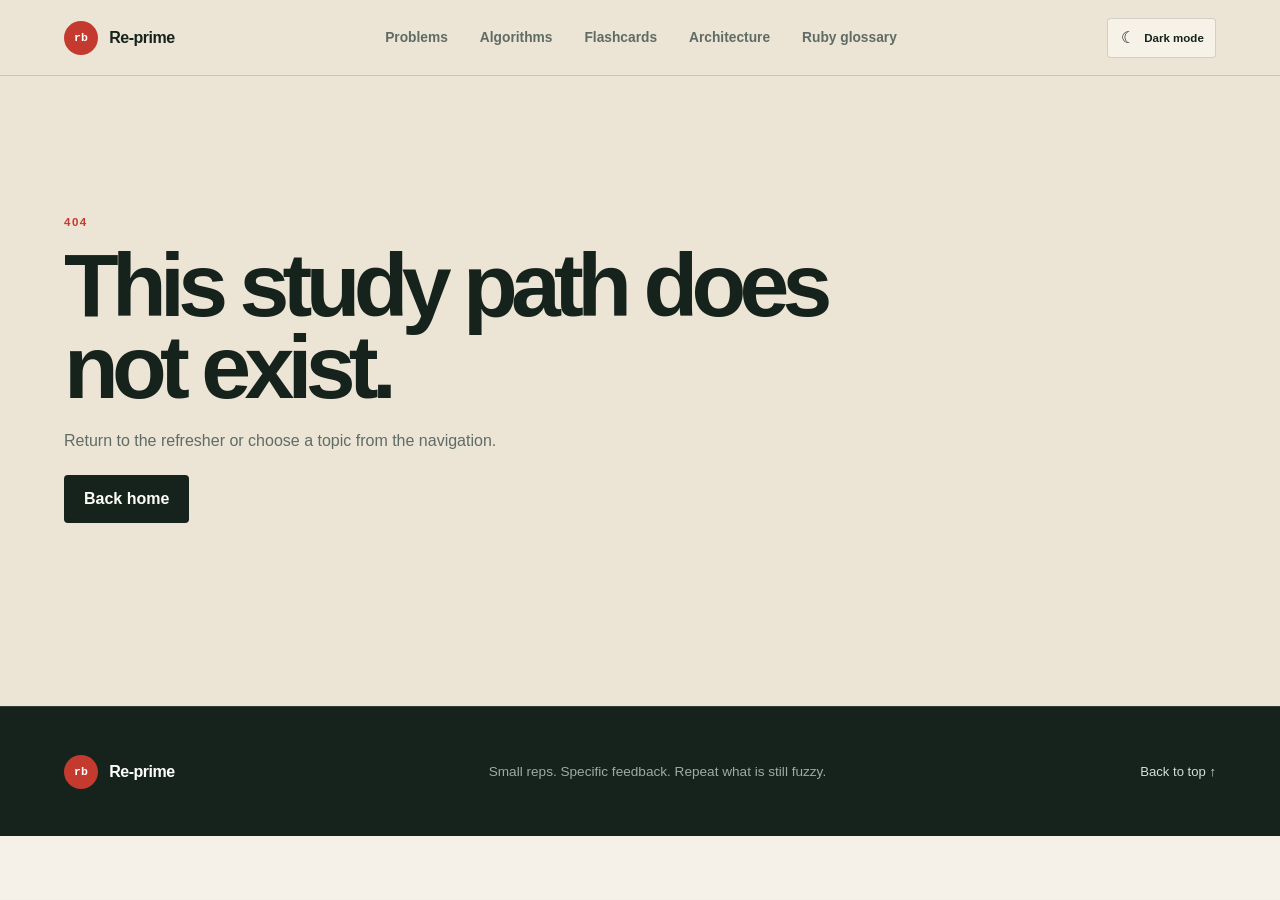
==== commit 38020b02: "feat: publish dark review controls" ====
--- a/index.html
+++ b/index.html
@@ -5,10 +5,24 @@
     <meta name="viewport" content="width=device-width, initial-scale=1.0" />
     <meta name="description" content="A private Ruby 3.2 interview refresher with 52 verified problem discussions, approach-recall flashcards, algorithm guides, and system-design case studies." />
     <meta name="robots" content="noindex, nofollow" />
-    <meta name="theme-color" content="#16231d" />
+    <meta name="theme-color" content="#ece4d5" />
+    <script>
+      (() => {
+        try {
+          const saved = localStorage.getItem("reprime-theme");
+          const theme = saved === "dark" || saved === "light"
+            ? saved
+            : (matchMedia("(prefers-color-scheme: dark)").matches ? "dark" : "light");
+          document.documentElement.dataset.theme = theme;
+          document.querySelector('meta[name="theme-color"]').content = theme === "dark" ? "#111914" : "#ece4d5";
+        } catch {
+          document.documentElement.dataset.theme = "light";
+        }
+      })();
+    </script>
     <title>Ruby Re-prime — LeetCode Refresher</title>
-    <script type="module" crossorigin src="/assets/index-BxjVNZoq.js"></script>
-    <link rel="stylesheet" crossorigin href="/assets/index-DCyjotF8.css">
+    <script type="module" crossorigin src="/assets/index-B7V3Hqu0.js"></script>
+    <link rel="stylesheet" crossorigin href="/assets/index-CiNrwiuq.css">
   </head>
   <body>
     <div id="root"></div>
--- a/assets/index-CiNrwiuq.css
+++ b/assets/index-CiNrwiuq.css
@@ -0,0 +1 @@
+:root{--lightningcss-light:initial;--lightningcss-dark: ;color-scheme:light;--font-geist-sans:"Inter", "Helvetica Neue", Arial, sans-serif;--font-geist-mono:"SFMono-Regular", Consolas, "Liberation Mono", monospace;--ink:#16231d;--text:#16231d;--muted:#5e6c65;--paper:#f5f1e8;--cream:#ece4d5;--white:#fffdf8;--ruby:#c53a2e;--ruby-dark:#8f241d;--green:#1d5d48;--green-surface:#1d5d48;--ruby-surface:#8f241d;--line:#16231d29;--shadow:0 20px 50px #35271814;--hover:#f0eadf;--callout:#f3eee4;--translucent-panel:#fffdf88c;--nav-translucent:#ece4d5f5;--toolbar-translucent:#f5f1e8f7;--on-dark:#fffdf8;--button-bg:#16231d;--button-text:#fffdf8}:root[data-theme=dark]{--lightningcss-light: ;--lightningcss-dark:initial;color-scheme:dark;--text:#e8efeb;--muted:#a8b7af;--paper:#111914;--cream:#17231d;--white:#1c2922;--ruby:#ef7468;--ruby-dark:#ef7468;--green:#78c7a7;--line:#e8efeb29;--shadow:0 20px 55px #00000047;--hover:#24342b;--callout:#223128;--translucent-panel:#1c2922b8;--nav-translucent:#17231df5;--toolbar-translucent:#111914f7;--button-bg:#e8efeb;--button-text:#111914}*{box-sizing:border-box}html{scroll-behavior:smooth}body{background:var(--paper);color:var(--text);font-family:var(--font-geist-sans), sans-serif;margin:0}button,input{font:inherit}a{color:inherit;text-decoration:none}.hero{background:var(--cream);border-bottom:1px solid var(--line);min-height:auto;padding:0 5vw 4rem}.topbar{border-bottom:1px solid var(--line);justify-content:space-between;align-items:center;height:84px;display:flex}.brand{letter-spacing:-.03em;align-items:center;gap:.7rem;font-weight:700;display:inline-flex}.brand-mark{color:#fff;background:var(--ruby);width:34px;height:34px;font-family:var(--font-geist-mono), monospace;letter-spacing:0;border-radius:50%;place-items:center;font-size:.72rem;display:grid}.nav-links{color:var(--muted);gap:2rem;font-size:.9rem;display:flex}.nav-links a:hover{color:var(--ruby)}.hero-grid{grid-template-columns:1.1fr .9fr;align-items:start;gap:clamp(3rem,7vw,7rem);max-width:1240px;margin:0 auto;padding-top:clamp(2.5rem,6vw,4.5rem);display:grid}.kicker,.eyebrow,.card-label{color:var(--ruby);text-transform:uppercase;letter-spacing:.13em;font-size:.72rem;font-weight:750}h1{letter-spacing:-.075em;max-width:800px;margin:1rem 0 1.5rem;font-size:clamp(3.4rem,7vw,7.2rem);font-weight:640;line-height:.92}.hero-copy{max-width:650px;color:var(--muted);font-size:clamp(1.05rem,1.6vw,1.35rem);line-height:1.6}.hero h1{font-size:clamp(3.4rem,6vw,5.5rem)}.home-reminder{border-left:3px solid var(--ruby);background:var(--translucent-panel);max-width:680px;margin-top:2rem;padding:1.2rem 1.35rem}.home-reminder p{margin:0}.home-reminder p:last-child{color:var(--muted);margin-top:.5rem;font-size:1rem;line-height:1.6}.hero-actions{align-items:center;gap:1.5rem;margin-top:2.5rem;display:flex}.primary-button{background:var(--button-bg);color:var(--button-text);border-radius:4px;padding:.95rem 1.25rem;font-weight:650}.primary-button:hover{color:#fff;background:var(--ruby)}.text-button{color:var(--green);font-weight:650}.mental-model{background:var(--white);border:1px solid var(--line);box-shadow:var(--shadow);border-radius:8px;padding:1.8rem}.loop-row{border-top:1px solid var(--line);grid-template-columns:34px 90px 1fr;align-items:baseline;gap:.7rem;padding:1rem 0;display:grid}.loop-row span{color:var(--ruby);font-family:var(--font-geist-mono), monospace;font-size:.75rem}.loop-row p{color:var(--muted);margin:0;font-size:.83rem;line-height:1.4}.section{padding:7rem 5vw}.section-heading{max-width:1240px;margin:0 auto 3rem}.compact-heading{grid-template-columns:1fr 1.8fr;align-items:end;display:grid}h2{letter-spacing:-.06em;margin:.6rem 0 0;font-size:clamp(2.3rem,4.5vw,4.6rem);font-weight:620;line-height:1}h3{letter-spacing:-.035em}.version-note{max-width:680px;color:var(--muted);margin:1.2rem 0 0;line-height:1.6}.version-note strong{color:var(--green)}.workflow{background:var(--ink);color:var(--on-dark)}.workflow .kicker{color:#e86a5f}.workflow-grid{border-top:1px solid #fff3;border-left:1px solid #fff3;grid-template-columns:repeat(3,1fr);max-width:1240px;margin:0 auto;display:grid}.workflow-card{border-bottom:1px solid #fff3;border-right:1px solid #fff3;min-height:250px;padding:2rem}.workflow-card>span{font-family:var(--font-geist-mono);color:#e86a5f}.workflow-card h3{margin:3rem 0 .7rem;font-size:1.5rem}.workflow-card p{color:#b8c2bd;font-size:.94rem;line-height:1.6}.interview-script{background:#ffffff0d;border-left:3px solid #e86a5f;grid-template-columns:1fr 4fr;gap:2rem;max-width:1240px;margin:2rem auto 0;padding:1.5rem 2rem;display:grid}.interview-script span{color:#e86a5f;text-transform:uppercase;letter-spacing:.1em;font-size:.75rem}.interview-script p{margin:0;font-family:Georgia,serif;font-size:1.25rem;font-style:italic;line-height:1.5}.pattern-section{background:var(--paper)}.pattern-heading{justify-content:space-between;align-items:end;gap:3rem;display:flex}.search-box{background:var(--white);border:1px solid var(--line);border-radius:4px;align-items:center;gap:.8rem;width:min(430px,100%);padding:.9rem 1rem;display:flex}.search-box span{color:var(--ruby);font-size:1.4rem}.search-box input{width:100%;color:var(--text);background:0 0;border:0;outline:0}.search-box button{width:36px;height:36px;color:var(--muted);background:var(--cream);cursor:pointer;border:0;border-radius:50%;flex:0 0 36px;padding:0}.search-box button:hover,.search-box button:focus-visible{color:#fff;background:var(--ruby);outline:none}.topic-layout{grid-template-columns:210px 1fr;align-items:start;gap:3rem;max-width:1240px;margin:0 auto;display:grid}.topic-index{border-top:2px solid var(--text);flex-direction:column;gap:.7rem;padding:1.25rem 0;display:flex;position:sticky;top:2rem}.topic-index p{color:var(--ruby);text-transform:uppercase;letter-spacing:.1em;margin:0 0 .5rem;font-size:.72rem;font-weight:700}.topic-index a{color:var(--muted);font-size:.82rem}.topic-index a:hover{color:var(--ruby);transform:translate(3px)}.topics{grid-template-columns:repeat(2,minmax(0,1fr));gap:1.25rem;display:grid}.topic-card{background:var(--white);border:1px solid var(--line);border-radius:6px;min-width:0;padding:2rem;scroll-margin-top:1.5rem;box-shadow:0 8px 25px #35271809}.topic-card:hover{border-color:#c53a2e73}.topic-topline{justify-content:space-between;align-items:center;display:flex}.topic-number{color:var(--ruby);font-family:var(--font-geist-mono), monospace;font-size:.72rem}.review-check{color:var(--muted);cursor:pointer;align-items:center;gap:.45rem;font-size:.72rem;display:flex}.review-check input,.checklist-grid input{accent-color:var(--ruby)}.topic-card .eyebrow{margin:2.4rem 0 .45rem}.topic-card h3{margin:0 0 1.5rem;font-size:2rem}.recognize{background:var(--callout);border-left:2px solid var(--ruby);min-height:100px;padding:1rem}.recognize strong{margin-bottom:.35rem;font-size:.74rem;display:block}.recognize p{color:var(--muted);margin:0;font-size:.9rem;line-height:1.5}.complexity-line{color:var(--green);font-family:var(--font-geist-mono), monospace;font-size:.74rem;line-height:1.5}.code-wrap{margin:1.3rem 0;position:relative}pre{color:#dfe8e3;font:.78rem/1.65 var(--font-geist-mono), monospace;tab-size:2;background:#17231e;border-radius:4px;margin:0;padding:1.4rem;overflow-x:auto}.code-wrap pre{padding-top:3rem}.copy-button{color:#abb9b2;cursor:pointer;background:#23332b;border:1px solid #ffffff2b;border-radius:3px;padding:.35rem .55rem;font-size:.67rem;position:absolute;top:.6rem;right:.6rem}.copy-button:hover{color:#fff}.hljs-comment{color:#829b8f;font-style:italic}.hljs-keyword,.hljs-literal,.hljs-selector-tag{color:#ff8c82}.hljs-string,.hljs-symbol,.hljs-regexp{color:#b9d889}.hljs-title,.hljs-title.function_,.hljs-title.class_{color:#89c8ff}.hljs-number{color:#d7a8ff}.hljs-built_in,.hljs-type{color:#6ed2b0}.hljs-variable,.hljs-params{color:#f0dfac}.hljs-attr,.hljs-property{color:#ffd18a}.hljs-meta{color:#c7a7ff}.topic-card ul{color:var(--muted);margin:1rem 0 0;padding-left:1.2rem;font-size:.84rem;line-height:1.55}.topic-card li+li{margin-top:.45rem}.no-results{text-align:center;color:var(--muted);background:var(--white);grid-column:1/-1;padding:5rem}.ruby-section{background:var(--cream)}.shortcut-grid{border:1px solid var(--line);border-bottom:0;grid-template-columns:repeat(2,1fr);max-width:1240px;margin:0 auto;display:grid}.shortcut{border-right:1px solid var(--line);border-bottom:1px solid var(--line);background:var(--translucent-panel);grid-template-columns:160px 1fr;gap:1rem;padding:1.1rem 1.3rem;display:grid}.shortcut:nth-child(2n){border-right:0}.shortcut span{font-size:.83rem;font-weight:650}.shortcut code{color:var(--green);font:.77rem/1.5 var(--font-geist-mono), monospace;overflow-wrap:anywhere}.gotchas{color:#fff;background:var(--ruby-surface);grid-template-columns:.8fr 2fr;gap:3rem;max-width:1240px;margin:3rem auto 0;padding:2.5rem;display:grid}.gotchas h3{margin:.7rem 0;font-size:2rem}.gotchas .card-label{color:#ffafa8}.gotchas ul{color:#f3d7d3;margin:0;padding-left:1.2rem;line-height:1.7}.gotchas li+li{margin-top:.6rem}.gotchas code{color:#fff}.complexity-section{background:var(--white)}.complexity-table{border-top:2px solid var(--text);max-width:1240px;margin:0 auto}.complexity-row{border-bottom:1px solid var(--line);grid-template-columns:1fr 1.2fr 2fr;align-items:baseline;gap:2rem;padding:1.35rem .5rem;display:grid}.complexity-row strong{font-family:var(--font-geist-mono);color:var(--ruby)}.complexity-row span{font-weight:650}.complexity-row p{color:var(--muted);margin:0}.complexity-note{max-width:1240px;color:var(--muted);margin:1rem auto 0;font-size:.8rem}.final-checklist{background:var(--green-surface);color:#fff;grid-template-columns:1fr 1.5fr;align-items:start;gap:5rem;display:grid}.final-checklist .kicker{color:#a9d5c3}.checklist-grid{grid-template-columns:repeat(3,1fr);gap:.7rem;display:grid}.checklist-grid label{cursor:pointer;border:1px solid #ffffff40;padding:.8rem;font-size:.84rem}.checklist-grid label:has(input:checked){color:#b9daca;background:#0000001f;text-decoration:line-through}footer{background:var(--ink);color:#fff;border-top:1px solid #ffffff1f;justify-content:space-between;align-items:center;gap:2rem;min-height:130px;padding:2rem 5vw;display:flex}footer p{color:#9baca3;font-size:.85rem}footer>a:last-child{color:#d4ded8;font-size:.82rem}.site-nav{z-index:10;background:var(--cream);border-bottom:1px solid var(--line);justify-content:space-between;align-items:center;height:76px;padding:0 5vw;display:flex;position:relative}.site-nav-links{align-items:stretch;gap:2rem;height:100%;display:flex}.site-nav-links a{color:var(--muted);align-items:center;font-size:.86rem;font-weight:650;display:flex;position:relative}.site-nav-links a:hover,.site-nav-links a.active{color:var(--ruby)}.site-nav-links a.active:after{background:var(--ruby);content:"";height:3px;position:absolute;bottom:-1px;left:0;right:0}.site-nav-actions{align-items:center;gap:.75rem;display:flex}.theme-toggle{border:1px solid var(--line);min-height:40px;color:var(--text);background:var(--translucent-panel);cursor:pointer;border-radius:4px;justify-content:center;align-items:center;gap:.45rem;padding:.55rem .7rem;display:inline-flex}.theme-toggle:hover,.theme-toggle:focus-visible{color:var(--ruby);border-color:var(--ruby);outline:none}.theme-toggle>span{width:1.1rem;font-size:1rem;line-height:1}.theme-toggle strong{font-size:.72rem;font-weight:700}.theme-toggle-mobile{background:var(--cream);justify-content:space-between;width:100%;min-height:48px;padding-inline:.7rem}.theme-toggle-mobile>span{order:2}.theme-toggle-mobile strong{font-size:.92rem}.mobile-nav-menu{display:none;position:relative}.mobile-nav-button{border:1px solid var(--line);background:var(--translucent-panel);cursor:pointer;border-radius:4px;align-content:center;gap:5px;width:44px;height:44px;padding:0 10px;display:grid}.mobile-nav-button span{background:var(--text);width:100%;height:2px;transition:transform .18s,opacity .18s;display:block}.mobile-nav-menu.open .mobile-nav-button span:first-child{transform:translateY(7px)rotate(45deg)}.mobile-nav-menu.open .mobile-nav-button span:nth-child(2){opacity:0}.mobile-nav-menu.open .mobile-nav-button span:last-child{transform:translateY(-7px)rotate(-45deg)}.mobile-nav-panel{z-index:30;border:1px solid var(--line);background:var(--white);border-radius:6px;width:min(330px,100vw - 2.4rem);padding:.7rem;position:absolute;top:calc(100% + 10px);right:0;box-shadow:0 24px 60px #16231d33}.mobile-nav-panel[hidden]{display:none}.mobile-nav-panel p{color:var(--ruby);text-transform:uppercase;letter-spacing:.13em;margin:.8rem .7rem .35rem;font-size:.62rem;font-weight:750}.mobile-nav-panel a{min-height:44px;color:var(--text);border-radius:3px;justify-content:space-between;align-items:center;gap:1rem;padding:.75rem .7rem;font-size:.92rem;font-weight:650;display:flex}.mobile-nav-panel a:hover,.mobile-nav-panel a:focus-visible{background:var(--cream);outline:none}.mobile-nav-panel a.active{color:var(--ruby);background:var(--callout)}.mobile-nav-panel a span{color:var(--muted);text-transform:uppercase;letter-spacing:.1em;font-size:.62rem;font-weight:650}.study-row{transition:transform .18s}.study-row:hover{transform:translate(5px)}.outline-button,.quiet-button{border:1px solid var(--text);color:var(--text);cursor:pointer;background:0 0;border-radius:4px;justify-content:center;align-items:center;padding:.85rem 1.1rem;font-weight:650;display:inline-flex}.outline-button:hover{color:var(--paper);background:var(--text)}.quiet-button{border-color:var(--line);width:100%;color:var(--muted)}.home-topic-grid{border-top:1px solid var(--line);border-left:1px solid var(--line);grid-template-columns:repeat(4,minmax(0,1fr));max-width:1240px;margin:0 auto;display:grid}.home-topic-card{border-right:1px solid var(--line);border-bottom:1px solid var(--line);background:var(--white);flex-direction:column;min-height:215px;padding:1.5rem;transition:background .18s;display:flex}.home-topic-card:hover{background:var(--hover)}.home-topic-card>span,.case-card>span{color:var(--ruby);font:.7rem var(--font-geist-mono)}.home-topic-card p{color:var(--muted);text-transform:uppercase;letter-spacing:.1em;margin:auto 0 .4rem;font-size:.72rem}.home-topic-card h3{margin:0 0 1.4rem;font-size:1.45rem}.home-topic-card strong{color:var(--green);font:.7rem/1.45 var(--font-geist-mono)}.page-hero{background:var(--cream);border-bottom:1px solid var(--line);padding:clamp(3rem,5vw,4.5rem) 5vw}.page-hero-inner{max-width:1240px;margin:0 auto}.page-hero h1{max-width:970px;margin:.8rem 0 1.25rem;font-size:clamp(3rem,5.5vw,5.5rem)}.page-hero .hero-copy{max-width:820px;margin:0;font-size:1.08rem}.review-header{background:var(--cream);border-bottom:1px solid var(--line);padding:3rem 5vw}.review-header-inner{grid-template-columns:minmax(0,.8fr) minmax(360px,1.2fr);align-items:center;gap:clamp(2rem,7vw,7rem);max-width:1240px;margin:0 auto;display:grid}.review-header h1{margin:.65rem 0 0;font-size:clamp(3.2rem,6vw,5.8rem)}.review-reminder{border-left:3px solid var(--ruby);background:var(--translucent-panel);padding:1.25rem 1.4rem}.review-reminder p{margin:0}.review-reminder>p:last-of-type{color:var(--muted);margin-top:.55rem;line-height:1.6}.review-cues{flex-wrap:wrap;gap:.45rem;margin-top:1rem;display:flex}.review-cues span{border:1px solid var(--line);color:var(--green);background:var(--white);font:.69rem/1.35 var(--font-geist-mono);border-radius:3px;padding:.4rem .6rem}.hero-metrics{gap:1px;margin-top:2.5rem;display:flex}.hero-metrics>span{color:#fff;background:var(--ink);min-width:200px;font:.78rem var(--font-geist-mono);flex-direction:column;gap:.35rem;padding:1rem 1.2rem;display:flex}.hero-metrics small{color:#9eb0a6;font:.64rem var(--font-geist-sans);text-transform:uppercase;letter-spacing:.12em}.hero-pill-row{flex-wrap:wrap;gap:.5rem;margin-top:2.2rem;display:flex}.hero-pill-row span{border:1px solid var(--line);color:var(--green);background:var(--translucent-panel);border-radius:30px;padding:.45rem .7rem;font-size:.72rem;font-weight:650}.library-section{max-width:1380px;margin:0 auto}.library-toolbar{justify-content:space-between;align-items:center;gap:2rem;margin-bottom:2rem;display:flex}.library-toolbar>p{max-width:460px;color:var(--muted)}.guide-grid{border-top:1px solid var(--line);border-left:1px solid var(--line);grid-template-columns:repeat(3,minmax(0,1fr));display:grid}.guide-card{border-right:1px solid var(--line);border-bottom:1px solid var(--line);background:var(--white);flex-direction:column;min-height:370px;padding:2rem;display:flex}.guide-card:hover{background:var(--hover)}.guide-card-top{color:var(--ruby);font:.7rem var(--font-geist-mono);justify-content:space-between;display:flex}.guide-card-top em{color:var(--muted);font:650 .66rem var(--font-geist-sans);text-transform:uppercase;letter-spacing:.1em}.guide-card h2{margin:4rem 0 1rem;font-size:clamp(2rem,3vw,3rem)}.guide-card>p{color:var(--muted);margin:0;line-height:1.65}.guide-card-meta{justify-content:space-between;align-items:end;gap:1rem;margin-top:auto;padding-top:1.5rem;display:flex}.guide-card-meta code{color:var(--green);font:.66rem/1.4 var(--font-geist-mono)}.guide-card-meta strong{color:var(--ruby);font-size:.78rem}.detail-section,.arch-detail-layout{grid-template-columns:220px minmax(0,1fr);align-items:start;gap:clamp(3rem,6vw,7rem);max-width:1380px;margin:0 auto;display:grid}.detail-toc{border-top:2px solid var(--text);flex-direction:column;gap:.7rem;padding-top:1rem;display:flex;position:sticky;top:2rem}.detail-toc p{color:var(--ruby);text-transform:uppercase;letter-spacing:.12em;margin:1.3rem 0 .2rem;font-size:.68rem;font-weight:750}.detail-toc a{color:var(--muted);font-size:.78rem}.detail-toc a:first-child{color:var(--green);font-weight:700}.detail-content,.arch-detail-content{min-width:0}.detail-content>section,.arch-detail-content>section,.arch-detail-content>.arch-list-section{scroll-margin-top:2rem}.mental-callout{color:#fff;background:var(--green-surface);padding:clamp(2rem,5vw,4rem)}.mental-callout .card-label{color:#a9d5c3}.mental-callout h2{max-width:900px;font-size:clamp(2.2rem,4.7vw,4.8rem)}.concept-primer{background:var(--cream);margin:1px 0 5rem;padding:clamp(2rem,5vw,4rem);scroll-margin-top:2rem}.concept-primer>h2{max-width:850px}.primer-intro{max-width:850px;color:var(--muted);margin:1.5rem 0 3rem;font-size:1.05rem;line-height:1.75}.primer-walkthrough{border-top:1px solid var(--line);border-left:1px solid var(--line);grid-template-columns:repeat(4,1fr);display:grid}.primer-walkthrough article{border-right:1px solid var(--line);border-bottom:1px solid var(--line);background:var(--white);flex-direction:column;min-height:235px;padding:1.4rem;display:flex}.primer-walkthrough span{color:var(--ruby);font:.68rem var(--font-geist-mono)}.primer-walkthrough h3{margin:2rem 0 .7rem}.primer-walkthrough code{color:var(--green);font:.75rem var(--font-geist-mono)}.primer-walkthrough p{color:var(--muted);margin:auto 0 0;font-size:.8rem;line-height:1.55}.primer-terms{background:var(--line);grid-template-columns:repeat(2,1fr);gap:1px;margin-top:2.5rem;display:grid}.primer-terms article{background:var(--translucent-panel);padding:1.3rem}.primer-terms h3{color:var(--green);margin:0 0 .5rem;font-size:1rem}.primer-terms p{color:var(--muted);margin:0;font-size:.82rem;line-height:1.6}.related-problems{margin:5rem 0;scroll-margin-top:2rem}.related-problems>h2{max-width:760px}.related-intro{color:var(--muted);margin:1rem 0 2rem}.related-problem-grid{background:var(--line);grid-template-columns:repeat(2,minmax(0,1fr));gap:1px;display:grid}.related-problem-grid a{background:var(--white);flex-direction:column;min-width:0;padding:1.4rem;display:flex}.related-problem-grid a:hover{background:var(--cream)}.related-problem-grid span{color:var(--ruby);font:.66rem/1.45 var(--font-geist-mono);text-transform:uppercase}.related-problem-grid h3{margin:1.5rem 0 .7rem;font-size:1.35rem}.related-problem-grid p{color:var(--muted);margin:0;font-size:.84rem;line-height:1.55}.related-problem-grid strong{color:var(--green);margin-top:auto;padding-top:1.2rem;font-size:.75rem}.decision-grid{background:var(--line);grid-template-columns:1fr 1fr;gap:1px;margin:1px 0 5rem;display:grid}.bullet-panel{background:var(--white);padding:2rem}.bullet-panel.yes{border-top:4px solid var(--green)}.bullet-panel.no{border-top:4px solid var(--ruby)}.bullet-panel h3{margin:0 0 1rem;font-size:1.4rem}.bullet-panel ul,.arch-list-section ul{color:var(--muted);margin:0;padding-left:1.2rem;line-height:1.65}.bullet-panel li+li,.arch-list-section li+li{margin-top:.6rem}.method-section,.example-section,.ruby-example,.pitfall-section,.component-section,.tradeoff-section,.failure-section,.flow-section,.deep-dive{margin-top:6rem}.method-section>ol,.flow-section>ol{border-top:1px solid var(--line);margin:2.5rem 0 0;padding:0;list-style:none}.method-section li,.flow-section li{border-bottom:1px solid var(--line);grid-template-columns:50px 1fr;gap:1.2rem;padding:1.2rem 0;display:grid}.method-section li span,.flow-section li span{color:var(--ruby);font:.8rem var(--font-geist-mono)}.method-section li p,.flow-section li p{color:var(--muted);margin:0;line-height:1.6}.pitfall-section>div{grid-template-columns:repeat(3,1fr);margin-top:2rem;display:grid}.pitfall-section>div p{color:var(--muted);border:1px solid var(--line);background:var(--white);margin:0;padding:1.4rem;line-height:1.55}.example-grid{grid-template-columns:1fr 1fr;gap:1.2rem;margin-top:2rem;display:grid}.example-card{background:var(--white);border:1px solid var(--line);padding:2rem}.example-card>div span{color:var(--ruby);text-transform:uppercase;font-size:.68rem;font-weight:750}.example-card h3{margin:.5rem 0 1.5rem;font-size:1.6rem}.example-card>p{color:var(--muted);line-height:1.6}.example-card dl{grid-template-columns:75px 1fr;gap:.8rem 1rem;margin:2rem 0 0;display:grid}.example-card dt{color:var(--ruby);text-transform:uppercase;font-size:.7rem;font-weight:750}.example-card dd{color:var(--muted);margin:0;font-size:.84rem;line-height:1.5}.ruby-example .code-wrap{margin-top:2rem}.ruby-example pre{padding:2rem;font-size:.84rem}.next-guide{grid-template-columns:1fr 1fr;gap:1px;max-width:1240px;margin:0 auto 7rem;padding:0 5vw;display:grid}.next-guide a{border:1px solid var(--line);background:var(--white);flex-direction:column;gap:.5rem;padding:1.5rem;display:flex}.next-guide a:last-child{text-align:right}.next-guide small{color:var(--muted);text-transform:uppercase;letter-spacing:.1em}.flash-section{grid-template-columns:260px minmax(0,1fr);align-items:start;gap:clamp(3rem,6vw,7rem);max-width:1380px;margin:0 auto;padding:6rem 5vw 8rem;display:grid}.flash-sidebar{position:sticky;top:2rem}.deck-switcher{background:var(--line);grid-template-columns:1fr 1fr;gap:1px;margin-bottom:1.5rem;padding:1px;display:grid}.deck-switcher button{min-height:70px;color:var(--muted);background:var(--white);cursor:pointer;border:0;flex-direction:column;justify-content:center;align-items:flex-start;gap:.2rem;padding:.7rem;font-weight:700;display:flex}.deck-switcher button.active{color:#fff;background:var(--green-surface)}.deck-switcher button span{opacity:.72;font-size:.62rem;font-weight:500}.flash-stats{border-top:2px solid var(--text);grid-template-columns:repeat(3,1fr);display:grid}.flash-stats div{border-bottom:1px solid var(--line);flex-direction:column;gap:.2rem;padding:1rem .4rem;display:flex}.flash-stats strong{color:var(--ruby);font:1.3rem var(--font-geist-mono)}.flash-stats span{color:var(--muted);font-size:.65rem}.filter-label{color:var(--muted);text-transform:uppercase;letter-spacing:.1em;flex-direction:column;gap:.6rem;margin:2rem 0;font-size:.72rem;font-weight:700;display:flex}.filter-label select{border:1px solid var(--line);color:var(--text);background:var(--white);padding:.8rem}.problem-deck-note{border-left:3px solid var(--ruby);background:var(--white);margin:2rem 0;padding:1.2rem}.problem-deck-note p:last-child{color:var(--muted);margin:.6rem 0 0;font-size:.78rem;line-height:1.55}.leitner-explainer{background:var(--cream);border:1px solid var(--line);margin:2rem 0}.leitner-explainer summary{color:var(--green);cursor:pointer;padding:1rem 1.2rem;font-size:.76rem;font-weight:750}.leitner-explainer ol{color:var(--muted);padding-left:1.2rem;font-size:.78rem;line-height:1.6}.leitner-explainer[open] ol{margin:0 1.2rem 1.2rem}.leitner-explainer li+li{margin-top:.5rem}.session-bar{color:var(--muted);justify-content:space-between;gap:1rem;margin-bottom:1rem;font-size:.72rem;display:flex}.flash-card{background:var(--white);border:1px solid var(--line);min-height:590px;box-shadow:var(--shadow);flex-direction:column;padding:clamp(2rem,5vw,4.5rem);display:flex}.flash-card-meta{color:var(--muted);text-transform:uppercase;letter-spacing:.1em;justify-content:space-between;align-items:center;gap:1rem;font-size:.68rem;display:flex}.flash-card-meta>div{align-items:center;gap:.9rem;display:flex}.skip-button{border:1px solid var(--line);min-height:36px;color:var(--green);background:var(--paper);text-transform:none;letter-spacing:0;cursor:pointer;border-radius:3px;padding:.45rem .65rem;font-size:.68rem;font-weight:750}.skip-button:hover,.skip-button:focus-visible{border-color:var(--green);outline:none}.skip-button:disabled{color:var(--muted);cursor:not-allowed;opacity:.48}.skip-button kbd{margin-left:.25rem}.flash-question{margin:auto 0}.flash-question h2{white-space:pre-line;max-width:850px;font-size:clamp(2.3rem,5vw,5rem)}.flash-answer{border-top:1px solid var(--line);margin:auto 0;padding-top:2rem}.flash-answer h3{margin:.8rem 0;font-size:clamp(1.7rem,3vw,3rem)}.flash-answer>p:not(.card-label){max-width:780px;color:var(--muted);line-height:1.65}.flash-study-link{border:1px solid var(--line);background:var(--cream);justify-content:space-between;align-items:center;gap:1rem;max-width:780px;margin-top:1.5rem;padding:.9rem 1rem;display:flex}.flash-study-link span{color:var(--muted);font-size:.72rem}.flash-study-link strong{color:var(--green);font-size:.8rem}.flash-study-link:hover{border-color:var(--green)}.reveal-button{color:var(--button-text);background:var(--button-bg);cursor:pointer;border:0;border-radius:4px;padding:1.1rem}kbd{font:.65rem var(--font-geist-mono);opacity:.75;border:1px solid;border-radius:3px;padding:.15rem .35rem}.grade-buttons{grid-template-columns:1fr 1fr;gap:.8rem;display:grid}.grade-buttons button{text-align:left;border:1px solid var(--line);background:var(--paper);cursor:pointer;border-radius:4px;grid-template-columns:28px 1fr;padding:1rem;display:grid}.grade-buttons button:hover{border-color:var(--text)}.grade-buttons button>span{grid-row:1/3}.grade-buttons small{color:var(--muted)}.again-button{color:var(--ruby)}.got-button{color:var(--green)}.session-complete{background:var(--white);border:1px solid var(--line);flex-direction:column;justify-content:center;min-height:590px;padding:clamp(2rem,5vw,5rem);display:flex}.session-complete>p:not(.kicker){color:var(--muted)}.session-complete>div{gap:.8rem;margin-top:2rem;display:flex}.keyboard-note{color:var(--muted);text-align:center;font-size:.7rem}.architecture-principle{text-align:center;max-width:1100px;margin:0 auto}.architecture-principle blockquote{letter-spacing:-.035em;margin:1.5rem auto;font:italic clamp(1.8rem,4vw,3.7rem)/1.2 Georgia,serif}.architecture-principle>p:last-child{max-width:760px;color:var(--muted);margin:2rem auto 0;line-height:1.7}.interview-timeline{color:#fff;background:var(--ink)}.interview-timeline .kicker{color:#e86a5f}.timeline-grid{border-top:1px solid #ffffff2e;border-left:1px solid #ffffff2e;grid-template-columns:repeat(6,1fr);max-width:1240px;margin:0 auto;display:grid}.timeline-grid article{border-bottom:1px solid #ffffff2e;border-right:1px solid #ffffff2e;padding:1.4rem}.timeline-grid span{color:#e86a5f;font:.72rem var(--font-geist-mono)}.timeline-grid h3{margin:2.5rem 0 .7rem}.timeline-grid p{color:#aebbb4;font-size:.78rem;line-height:1.55}.foundation-grid{background:var(--line);grid-template-columns:repeat(3,1fr);gap:1px;max-width:1240px;margin:0 auto;display:grid}.foundation-grid article{background:var(--white);padding:2rem}.foundation-grid article>span{color:var(--ruby);font:.7rem var(--font-geist-mono)}.foundation-grid h3{margin:2rem 0 1rem;font-size:1.7rem}.foundation-grid strong{min-height:50px;color:var(--green);line-height:1.45;display:block}.foundation-grid ul{color:var(--muted);padding-left:1.1rem;font-size:.82rem;line-height:1.6}.case-study-section{background:var(--cream)}.case-grid{grid-template-columns:repeat(3,1fr);gap:1.2rem;max-width:1240px;margin:0 auto;display:grid}.case-card{background:var(--white);border:1px solid var(--line);flex-direction:column;min-height:410px;padding:2rem;display:flex}.case-card:hover{box-shadow:var(--shadow);transform:translateY(-3px)}.case-card>p{color:var(--ruby);text-transform:uppercase;letter-spacing:.1em;margin:auto 0 .5rem;font-size:.7rem;font-weight:750}.case-card h3{margin:0;font-size:2.1rem}.case-card ul{color:var(--muted);padding-left:1.1rem;font-size:.8rem;line-height:1.55}.case-card>strong{color:var(--green);margin-top:1rem;font-size:.78rem}.pressure-section{color:#fff;background:var(--ruby-surface);grid-template-columns:.8fr 1.7fr;gap:5rem;display:grid}.pressure-section .kicker{color:#ffafa8}.pressure-grid{border-top:1px solid #ffffff40;border-left:1px solid #ffffff40;grid-template-columns:repeat(3,1fr);display:grid}.pressure-grid p{border-bottom:1px solid #ffffff40;border-right:1px solid #ffffff40;margin:0;padding:1.3rem}.prompt-card{background:var(--cream);border-left:4px solid var(--ruby);padding:clamp(2rem,5vw,4rem)}.prompt-card h2{font-size:clamp(2rem,4vw,4rem)}.prompt-card>p:last-child{color:var(--muted);line-height:1.65}.arch-list-section{margin-top:5rem;scroll-margin-top:2rem}.arch-list-section h2{margin-bottom:2rem}.arch-list-section li{padding:.35rem 0;font-size:1rem}.contract-grid{background:var(--line);grid-template-columns:1fr 1fr;gap:1px;margin-top:6rem;scroll-margin-top:2rem;display:grid}.contract-grid>div{background:var(--white);padding:2rem}.contract-grid h2{margin-bottom:2rem;font-size:2.5rem}.contract-grid code{color:#dfe8e3;background:var(--ink);font:.72rem/1.5 var(--font-geist-mono);margin-top:.7rem;padding:.8rem;display:block}.contract-grid div>p:not(.kicker){color:var(--muted);border-bottom:1px solid var(--line);padding-bottom:1rem;line-height:1.55}.component-grid{background:var(--line);grid-template-columns:repeat(2,1fr);gap:1px;margin-top:2rem;display:grid}.component-grid article{background:var(--white);padding:1.7rem}.component-grid h3{margin:0 0 .7rem;font-size:1.35rem}.component-grid strong{color:var(--green);font-size:.85rem}.component-grid p{color:var(--muted);font-size:.84rem;line-height:1.6}.tradeoff-section>article{border-bottom:1px solid var(--line);padding:2rem 0}.tradeoff-section article h3{font-size:1.5rem}.tradeoff-section article>div{grid-template-columns:1fr 1fr;gap:1rem;display:grid}.tradeoff-section article p{color:var(--muted);background:var(--white);border:1px solid var(--line);margin:0;padding:1rem;line-height:1.55}.tradeoff-section article p span{color:var(--ruby);font:.7rem var(--font-geist-mono);margin-bottom:.5rem;display:block}.tradeoff-section article>strong{color:var(--green);margin-top:1rem;line-height:1.5;display:block}.failure-section>div{background:var(--line);grid-template-columns:1fr 1fr;gap:1px;margin-top:2rem;display:grid}.failure-section article{background:var(--white);padding:1.5rem}.failure-section h3{color:var(--ruby);margin-top:0}.failure-section p{color:var(--muted);line-height:1.6}.deep-dive{color:#fff;background:var(--green-surface);padding:2rem}.deep-dive .kicker{color:#a9d5c3}.deep-dive div{flex-wrap:wrap;gap:.5rem;margin-top:2rem;display:flex}.deep-dive span{border:1px solid #ffffff4d;padding:.55rem .7rem;font-size:.78rem}.next-guide.single{grid-template-columns:1fr}.not-found{background:var(--cream);min-height:70vh;padding:8rem 5vw}.not-found p:not(.kicker){color:var(--muted);margin-bottom:2.5rem}.problem-library{max-width:1380px;margin:0 auto}.problem-grid{border-top:1px solid var(--line);border-left:1px solid var(--line);grid-template-columns:repeat(3,minmax(0,1fr));display:grid}.problem-card{border-right:1px solid var(--line);border-bottom:1px solid var(--line);background:var(--white);flex-direction:column;min-height:425px;padding:1.8rem;display:flex}.problem-card:hover{background:var(--hover)}.problem-card>div{color:var(--ruby);font:.7rem var(--font-geist-mono);justify-content:space-between;gap:1rem;display:flex}.problem-card>div em{color:var(--muted);font:650 .65rem var(--font-geist-sans);text-transform:uppercase;letter-spacing:.09em;text-align:right}.problem-card h2{margin:3.5rem 0 1rem;font-size:clamp(2rem,3vw,3rem)}.problem-card>p{color:var(--muted);line-height:1.6}.problem-card>strong{color:var(--green);margin-top:auto;padding-top:1.5rem;font-size:.85rem;line-height:1.45}.problem-card dl{border-top:1px solid var(--line);grid-template-columns:45px 1fr;gap:.35rem .8rem;margin:1.2rem 0 0;padding-top:1rem;display:grid}.problem-card dt{color:var(--muted);text-transform:uppercase;letter-spacing:.08em;font-size:.65rem}.problem-card dd{font:.7rem var(--font-geist-mono);margin:0}.problem-metrics>span:first-child{min-width:min(420px,45vw)}.problem-detail-layout{grid-template-columns:220px minmax(0,1fr);align-items:start;gap:clamp(3rem,6vw,7rem);max-width:1380px;margin:0 auto;display:grid}.problem-detail-content{min-width:0}.related-algorithms{border-left:3px solid var(--ruby);background:var(--cream);grid-template-columns:minmax(190px,.7fr) minmax(0,1.3fr);gap:1.5rem;margin-bottom:3rem;padding:1.4rem;display:grid}.related-algorithms p{margin:0}.related-algorithms>div:first-child>p:last-child{color:var(--muted);margin-top:.55rem;font-size:.82rem;line-height:1.5}.related-algorithms>div:last-child{background:var(--line);grid-template-columns:repeat(2,minmax(0,1fr));gap:1px;display:grid}.related-algorithms a{background:var(--white);flex-direction:column;gap:.4rem;min-width:0;padding:1rem;display:flex}.related-algorithms a:hover{background:var(--paper)}.related-algorithms a span{color:var(--muted);text-transform:uppercase;letter-spacing:.08em;font-size:.62rem}.related-algorithms a strong{color:var(--green);font-size:.84rem;line-height:1.35}.problem-markdown{min-width:0;max-width:960px}.markdown-content>:first-child{margin-top:0}.markdown-content h2{border-bottom:1px solid var(--line);margin:5rem 0 1.4rem;padding-bottom:.8rem;scroll-margin-top:2rem;font-size:clamp(2.1rem,4vw,4rem)}.markdown-content h3{margin:3rem 0 1rem;font-size:1.65rem}.markdown-content h4{color:var(--green);margin:2rem 0 .7rem;font-size:1.1rem}.markdown-content p,.markdown-content li{color:var(--muted);line-height:1.75}.markdown-content strong{color:var(--text)}.markdown-content ul,.markdown-content ol{padding-left:1.4rem}.markdown-content li+li{margin-top:.45rem}.markdown-content blockquote{border-left:4px solid var(--ruby);background:var(--cream);margin:2rem 0;padding:1.5rem 2rem}.markdown-content blockquote p{color:var(--text);margin:0;font:italic 1.2rem/1.6 Georgia,serif}.markdown-content pre{margin:1.5rem 0;padding:1.6rem;font-size:.82rem}.markdown-content :not(pre)>code{color:var(--green);background:var(--cream);font:.82em var(--font-geist-mono);border-radius:3px;padding:.15rem .35rem}.markdown-content table{border-collapse:collapse;width:100%;margin:2rem 0;font-size:.84rem}.markdown-content th,.markdown-content td{border:1px solid var(--line);text-align:left;padding:.8rem}.markdown-content th{background:var(--cream)}.markdown-content td{color:var(--muted);background:var(--white)}.markdown-content details{margin-top:1.5rem}.markdown-content summary{border:1px solid var(--line);background:var(--cream);color:var(--green);cursor:pointer;padding:1rem 1.2rem;font-weight:700}.markdown-content details[open] summary{margin-bottom:2rem}.convention-intro{background:var(--white)}.principle-grid{border-top:1px solid var(--line);border-left:1px solid var(--line);grid-template-columns:repeat(4,1fr);max-width:1240px;margin:0 auto;display:grid}.principle-grid article{border-right:1px solid var(--line);border-bottom:1px solid var(--line);flex-direction:column;min-height:255px;padding:1.7rem;display:flex}.principle-grid span{color:var(--ruby);font:.7rem var(--font-geist-mono)}.principle-grid h3{margin:auto 0 .7rem;font-size:1.45rem}.principle-grid p{color:var(--muted);margin:0;font-size:.86rem;line-height:1.6}.convention-section{background:var(--paper)}.convention-section .pattern-heading>p{max-width:430px;color:var(--muted);line-height:1.6}.convention-table{border-top:2px solid var(--text);max-width:1240px;margin:0 auto}.convention-row{border-bottom:1px solid var(--line);grid-template-columns:1.1fr 1.45fr 1.45fr 2fr;align-items:start;gap:1.2rem;padding:1.3rem .5rem;display:grid}.convention-row>strong{font-size:.86rem}.convention-row code{color:var(--green);background:var(--white);font:.72rem/1.55 var(--font-geist-mono);overflow-wrap:anywhere;padding:.25rem .4rem}.convention-row .avoid-code{color:var(--ruby);-webkit-text-decoration:line-through #c53a2e59;text-decoration:line-through #c53a2e59}.convention-row p{color:var(--muted);margin:0;font-size:.82rem;line-height:1.55}.convention-head{color:var(--muted);text-transform:uppercase;letter-spacing:.1em;font-size:.65rem}.convention-head strong{font-size:.65rem}.convention-example{color:#fff;background:var(--ink);grid-template-columns:.8fr 1.4fr;align-items:start;gap:clamp(3rem,7vw,8rem);display:grid}.convention-example .kicker{color:#e86a5f}.convention-example>div>p:last-child{color:#aebbb4;line-height:1.65}.convention-example .code-wrap{margin:0}@media (width<=980px){.hero-grid,.compact-heading,.final-checklist,.review-header-inner{grid-template-columns:1fr}.hero-grid{padding-top:3rem}.mental-model{transform:none}.workflow-grid{grid-template-columns:repeat(2,1fr)}.topic-layout{grid-template-columns:1fr}.topic-index{display:none}.pattern-heading{flex-direction:column;align-items:stretch}.search-box{width:100%}.gotchas{grid-template-columns:1fr}.compact-heading{gap:1rem}.home-topic-grid,.guide-grid,.case-grid,.problem-grid{grid-template-columns:repeat(2,1fr)}.detail-section,.arch-detail-layout,.flash-section,.problem-detail-layout{grid-template-columns:1fr}.detail-toc,.flash-sidebar{position:static}.detail-toc{display:none}.problem-detail-layout .detail-toc{background:var(--line);border-top:0;grid-template-columns:repeat(3,minmax(0,1fr));gap:1px;padding:0;display:grid}.problem-detail-layout .detail-toc p{display:none}.problem-detail-layout .detail-toc a{min-height:56px;color:var(--green);background:var(--white);align-items:center;padding:.8rem;font-size:.72rem;font-weight:700;line-height:1.35;display:flex}.timeline-grid{grid-template-columns:repeat(3,1fr)}.foundation-grid{grid-template-columns:repeat(2,1fr)}.pressure-section{grid-template-columns:1fr}.primer-walkthrough,.principle-grid{grid-template-columns:repeat(2,1fr)}.convention-row{grid-template-columns:1fr 1.3fr 1.3fr}.convention-row p{grid-column:1/-1}.convention-head strong:last-child{display:none}.convention-example{grid-template-columns:minmax(0,1fr)}.convention-example>*{min-width:0}}@media (width<=1100px){.topbar .nav-links{display:none}.topbar .mobile-nav-menu{display:block}}@media (width<=700px){.hero{padding-inline:1.2rem}.nav-links,.site-nav-links{display:none}.mobile-nav-menu{display:block}.topbar{z-index:20;position:relative}.site-nav{z-index:20;background:var(--nav-translucent);-webkit-backdrop-filter:blur(12px);backdrop-filter:blur(12px);height:64px;padding-inline:1.2rem;position:sticky;top:0}.theme-toggle-desktop{display:none}.section{padding:4rem 1.2rem}h1{font-size:clamp(3rem,15vw,5rem)}.hero-grid{gap:2.5rem;padding-top:2.5rem}.hero h1{font-size:clamp(3.2rem,14vw,4.6rem)}.home-reminder{margin-top:1.5rem}.page-hero{padding:2.25rem 1.2rem}.page-hero h1{margin:.65rem 0 1rem;font-size:clamp(2.65rem,12vw,3.7rem)}.page-hero .hero-copy{margin-bottom:0;font-size:1rem;line-height:1.55}.review-header{padding:2.25rem 1.2rem}.review-header-inner{gap:1.4rem}.review-header h1{font-size:clamp(3rem,14vw,4.2rem)}.review-reminder{padding:1rem 1.1rem}.review-cues{gap:.35rem}.review-cues span{font-size:.64rem}.hero-actions{flex-direction:column;align-items:flex-start}.loop-row{grid-template-columns:28px 75px 1fr}.workflow-grid,.topics,.shortcut-grid{grid-template-columns:1fr}.workflow-card{min-height:220px}.interview-script{grid-template-columns:1fr}.topic-card{padding:1.25rem}.shortcut{border-right:0;grid-template-columns:1fr}.complexity-row{grid-template-columns:1fr 1fr;gap:.5rem}.complexity-row p{grid-column:1/-1}.checklist-grid{grid-template-columns:repeat(2,1fr)}footer{flex-direction:column;align-items:flex-start}.home-topic-grid,.guide-grid,.case-grid,.foundation-grid,.problem-grid{grid-template-columns:1fr}.library-toolbar{z-index:8;background:var(--toolbar-translucent);-webkit-backdrop-filter:blur(12px);backdrop-filter:blur(12px);border-bottom:1px solid var(--line);gap:.45rem;margin:0 -1.2rem 1rem;padding:.75rem 1.2rem;position:sticky;top:64px}.library-toolbar>p{margin:0;font-size:.73rem;line-height:1.35}.search-box{padding:.55rem .7rem}.guide-card,.problem-card{min-height:0;padding:1.25rem}.guide-card h2,.problem-card h2{margin:1.6rem 0 .8rem;font-size:2rem}.guide-card>p,.problem-card>p{margin:0;font-size:.9rem;line-height:1.5}.guide-card-meta,.problem-card>strong{margin-top:1.2rem;padding-top:1rem}.problem-card dl{margin-top:.9rem;padding-top:.8rem}.problem-metrics{grid-template-columns:1fr 1fr;display:grid}.problem-metrics>span{min-width:0}.problem-metrics>span:first-child{grid-column:1/-1;min-width:0}.hero-metrics{grid-template-columns:repeat(2,minmax(0,1fr));margin-top:1.7rem;display:grid}.hero-metrics>span{min-width:0}.markdown-content h2{margin-top:3.5rem}.markdown-content table{display:block;overflow-x:auto}.library-toolbar,.session-complete>div{flex-direction:column;align-items:stretch}.decision-grid,.example-grid,.contract-grid,.component-grid,.tradeoff-section article>div,.failure-section>div,.related-problem-grid,.related-algorithms,.related-algorithms>div:last-child{grid-template-columns:1fr}.related-algorithms{gap:1rem;padding:1.1rem}.pitfall-section>div,.timeline-grid,.pressure-grid{grid-template-columns:1fr}.flash-section{flex-direction:column;gap:1rem;padding:2.5rem 1.2rem 5rem;display:flex}.flash-sidebar{display:contents}.flash-primary-controls{order:1}.flash-workspace{order:2}.flash-secondary-controls{order:3}.problem-deck-note{display:none}.filter-label{margin:1rem 0 0}.flash-secondary-controls{margin-top:.5rem}.leitner-explainer{margin:0 0 .75rem}.flash-card{min-height:440px;padding:1.4rem}.flash-card.revealed{min-height:0}.flash-question{margin:2rem 0}.flash-question h2{font-size:clamp(1.8rem,8.5vw,2.5rem);line-height:1.03}.flash-card.revealed .flash-question{margin:1.4rem 0}.flash-answer{margin:0 0 1.2rem;padding-top:1.2rem}.flash-answer h3{font-size:1.65rem}.grade-buttons{grid-template-columns:1fr 1fr}.grade-buttons button{grid-template-columns:22px 1fr;min-height:72px;padding:.75rem;font-size:.86rem}.grade-buttons small{font-size:.62rem}.keyboard-note,.reveal-button kbd,.skip-button kbd{display:none}.reveal-button{min-height:52px}.session-complete{min-height:440px}.next-guide{grid-template-columns:1fr}.next-guide a:last-child{text-align:left}.principle-grid{grid-template-columns:1fr}.convention-row{grid-template-columns:1fr;gap:.5rem;padding:1.2rem 0}.convention-row p{grid-column:auto}.convention-head{display:none}.primer-walkthrough,.primer-terms{grid-template-columns:1fr}.flash-study-link{flex-direction:column;align-items:flex-start}}@media print{.topbar,.site-nav,.mobile-nav-menu,.theme-toggle,.hero-actions,.search-box,.topic-index,.detail-toc,.review-check,.copy-button,footer{display:none}.hero{min-height:auto;padding-bottom:2rem}.section{padding:2rem}.topics{grid-template-columns:1fr}.topic-card,.workflow-card{break-inside:avoid;box-shadow:none}}
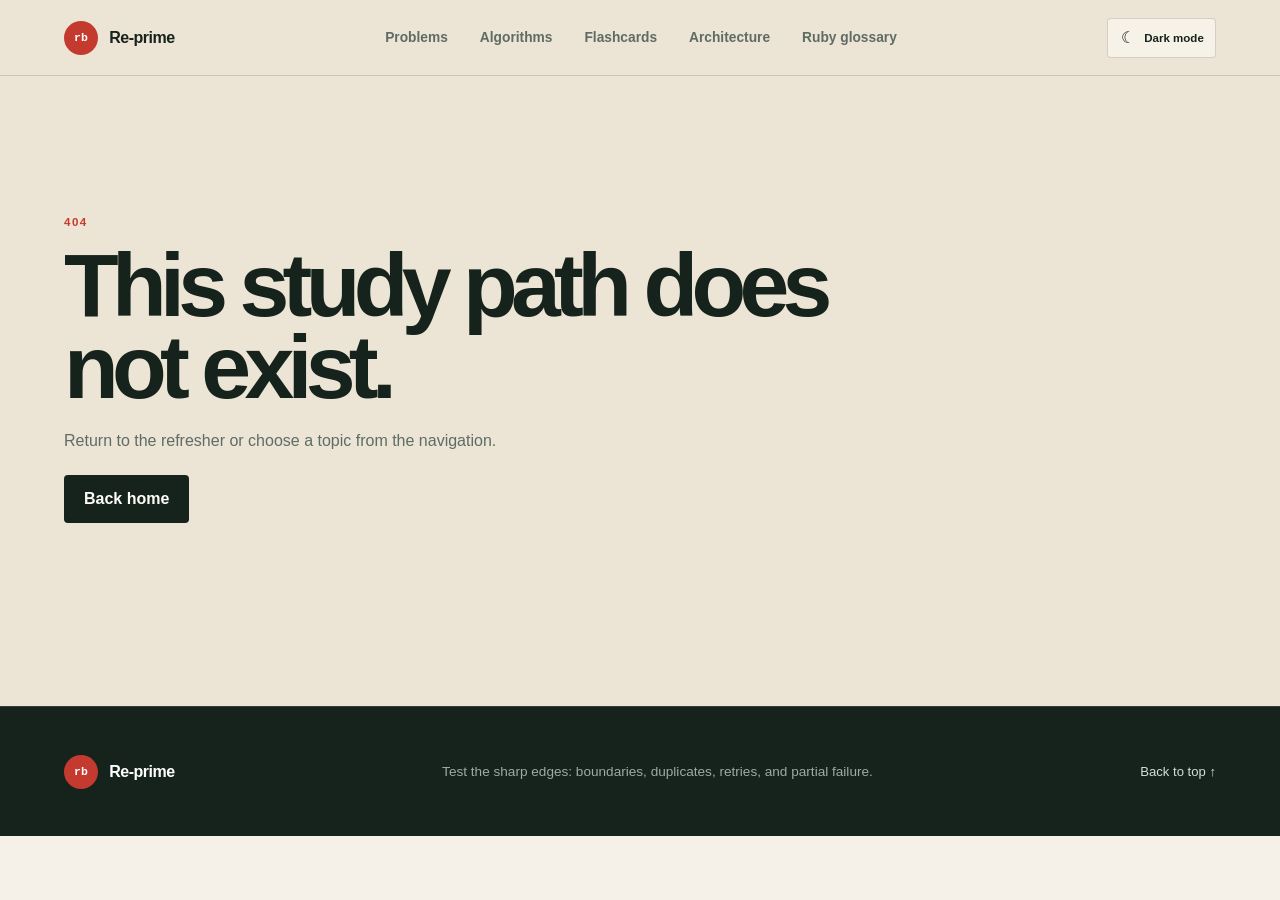
==== commit ae59eee5: "feat: publish interview review guidance" ====
--- a/index.html
+++ b/index.html
@@ -21,7 +21,7 @@
       })();
     </script>
     <title>Ruby Re-prime — LeetCode Refresher</title>
-    <script type="module" crossorigin src="/assets/index-B7V3Hqu0.js"></script>
+    <script type="module" crossorigin src="/assets/index-CMKPcSnP.js"></script>
     <link rel="stylesheet" crossorigin href="/assets/index-CiNrwiuq.css">
   </head>
   <body>
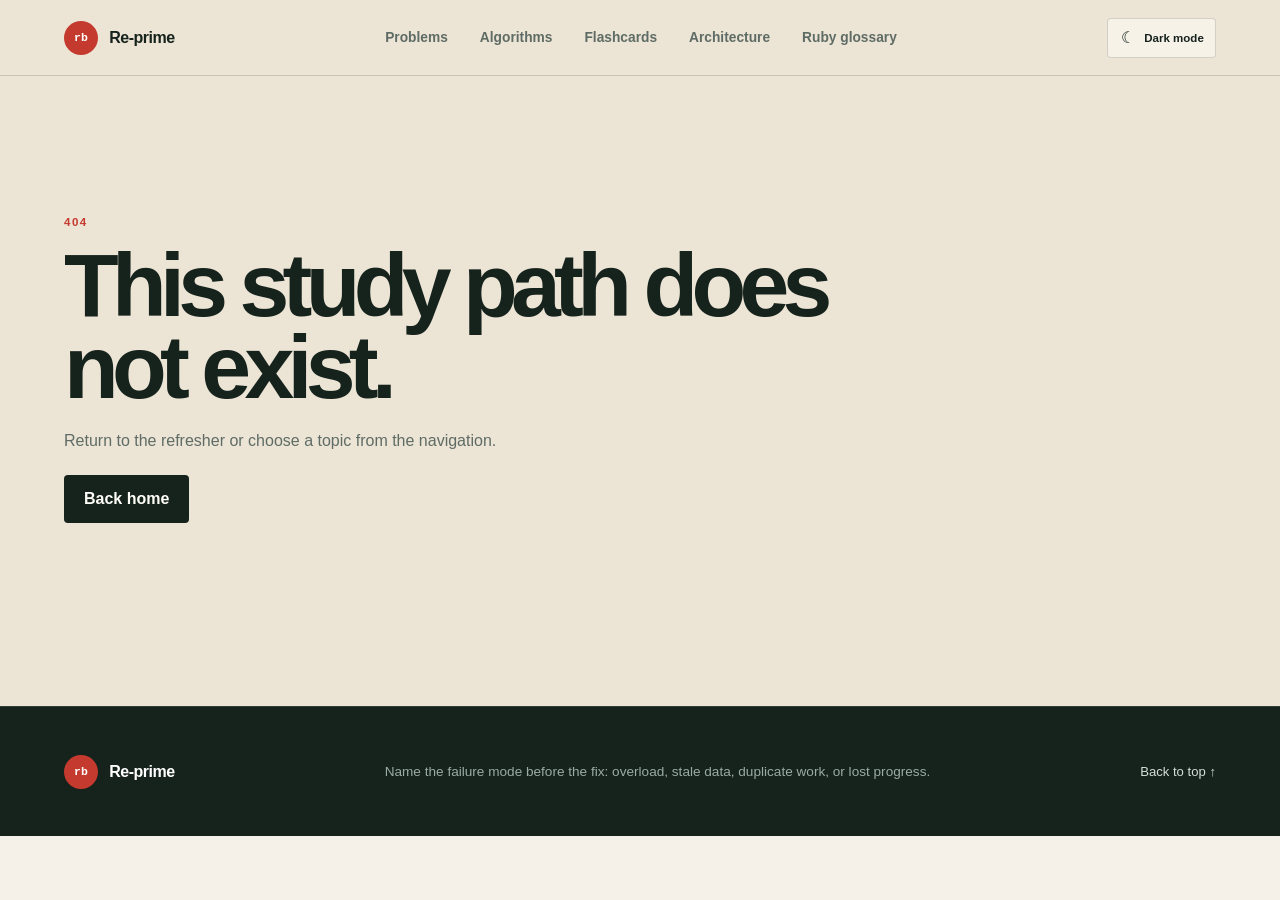
==== commit f6c82986: "feat: publish architecture case studies" ====
--- a/index.html
+++ b/index.html
@@ -21,8 +21,8 @@
       })();
     </script>
     <title>Ruby Re-prime — LeetCode Refresher</title>
-    <script type="module" crossorigin src="/assets/index-CMKPcSnP.js"></script>
-    <link rel="stylesheet" crossorigin href="/assets/index-CiNrwiuq.css">
+    <script type="module" crossorigin src="/assets/index-CI__iCBh.js"></script>
+    <link rel="stylesheet" crossorigin href="/assets/index-CAhRawZK.css">
   </head>
   <body>
     <div id="root"></div>
--- a/assets/index-CAhRawZK.css
+++ b/assets/index-CAhRawZK.css
@@ -0,0 +1 @@
+:root{--lightningcss-light:initial;--lightningcss-dark: ;color-scheme:light;--font-geist-sans:"Inter", "Helvetica Neue", Arial, sans-serif;--font-geist-mono:"SFMono-Regular", Consolas, "Liberation Mono", monospace;--ink:#16231d;--text:#16231d;--muted:#5e6c65;--paper:#f5f1e8;--cream:#ece4d5;--white:#fffdf8;--ruby:#c53a2e;--ruby-dark:#8f241d;--green:#1d5d48;--green-surface:#1d5d48;--ruby-surface:#8f241d;--line:#16231d29;--shadow:0 20px 50px #35271814;--hover:#f0eadf;--callout:#f3eee4;--translucent-panel:#fffdf88c;--nav-translucent:#ece4d5f5;--toolbar-translucent:#f5f1e8f7;--on-dark:#fffdf8;--button-bg:#16231d;--button-text:#fffdf8}:root[data-theme=dark]{--lightningcss-light: ;--lightningcss-dark:initial;color-scheme:dark;--text:#e8efeb;--muted:#a8b7af;--paper:#111914;--cream:#17231d;--white:#1c2922;--ruby:#ef7468;--ruby-dark:#ef7468;--green:#78c7a7;--line:#e8efeb29;--shadow:0 20px 55px #00000047;--hover:#24342b;--callout:#223128;--translucent-panel:#1c2922b8;--nav-translucent:#17231df5;--toolbar-translucent:#111914f7;--button-bg:#e8efeb;--button-text:#111914}*{box-sizing:border-box}html{scroll-behavior:smooth}body{background:var(--paper);color:var(--text);font-family:var(--font-geist-sans), sans-serif;margin:0}button,input{font:inherit}a{color:inherit;text-decoration:none}.hero{background:var(--cream);border-bottom:1px solid var(--line);min-height:auto;padding:0 5vw 4rem}.topbar{border-bottom:1px solid var(--line);justify-content:space-between;align-items:center;height:84px;display:flex}.brand{letter-spacing:-.03em;align-items:center;gap:.7rem;font-weight:700;display:inline-flex}.brand-mark{color:#fff;background:var(--ruby);width:34px;height:34px;font-family:var(--font-geist-mono), monospace;letter-spacing:0;border-radius:50%;place-items:center;font-size:.72rem;display:grid}.nav-links{color:var(--muted);gap:2rem;font-size:.9rem;display:flex}.nav-links a:hover{color:var(--ruby)}.hero-grid{grid-template-columns:1.1fr .9fr;align-items:start;gap:clamp(3rem,7vw,7rem);max-width:1240px;margin:0 auto;padding-top:clamp(2.5rem,6vw,4.5rem);display:grid}.kicker,.eyebrow,.card-label{color:var(--ruby);text-transform:uppercase;letter-spacing:.13em;font-size:.72rem;font-weight:750}h1{letter-spacing:-.075em;max-width:800px;margin:1rem 0 1.5rem;font-size:clamp(3.4rem,7vw,7.2rem);font-weight:640;line-height:.92}.hero-copy{max-width:650px;color:var(--muted);font-size:clamp(1.05rem,1.6vw,1.35rem);line-height:1.6}.hero h1{font-size:clamp(3.4rem,6vw,5.5rem)}.home-reminder{border-left:3px solid var(--ruby);background:var(--translucent-panel);max-width:680px;margin-top:2rem;padding:1.2rem 1.35rem}.home-reminder p{margin:0}.home-reminder p:last-child{color:var(--muted);margin-top:.5rem;font-size:1rem;line-height:1.6}.hero-actions{align-items:center;gap:1.5rem;margin-top:2.5rem;display:flex}.primary-button{background:var(--button-bg);color:var(--button-text);border-radius:4px;padding:.95rem 1.25rem;font-weight:650}.primary-button:hover{color:#fff;background:var(--ruby)}.text-button{color:var(--green);font-weight:650}.mental-model{background:var(--white);border:1px solid var(--line);box-shadow:var(--shadow);border-radius:8px;padding:1.8rem}.loop-row{border-top:1px solid var(--line);grid-template-columns:34px 90px 1fr;align-items:baseline;gap:.7rem;padding:1rem 0;display:grid}.loop-row span{color:var(--ruby);font-family:var(--font-geist-mono), monospace;font-size:.75rem}.loop-row p{color:var(--muted);margin:0;font-size:.83rem;line-height:1.4}.section{padding:7rem 5vw}.section-heading{max-width:1240px;margin:0 auto 3rem}.compact-heading{grid-template-columns:1fr 1.8fr;align-items:end;display:grid}h2{letter-spacing:-.06em;margin:.6rem 0 0;font-size:clamp(2.3rem,4.5vw,4.6rem);font-weight:620;line-height:1}h3{letter-spacing:-.035em}.version-note{max-width:680px;color:var(--muted);margin:1.2rem 0 0;line-height:1.6}.version-note strong{color:var(--green)}.workflow{background:var(--ink);color:var(--on-dark)}.workflow .kicker{color:#e86a5f}.workflow-grid{border-top:1px solid #fff3;border-left:1px solid #fff3;grid-template-columns:repeat(3,1fr);max-width:1240px;margin:0 auto;display:grid}.workflow-card{border-bottom:1px solid #fff3;border-right:1px solid #fff3;min-height:250px;padding:2rem}.workflow-card>span{font-family:var(--font-geist-mono);color:#e86a5f}.workflow-card h3{margin:3rem 0 .7rem;font-size:1.5rem}.workflow-card p{color:#b8c2bd;font-size:.94rem;line-height:1.6}.interview-script{background:#ffffff0d;border-left:3px solid #e86a5f;grid-template-columns:1fr 4fr;gap:2rem;max-width:1240px;margin:2rem auto 0;padding:1.5rem 2rem;display:grid}.interview-script span{color:#e86a5f;text-transform:uppercase;letter-spacing:.1em;font-size:.75rem}.interview-script p{margin:0;font-family:Georgia,serif;font-size:1.25rem;font-style:italic;line-height:1.5}.pattern-section{background:var(--paper)}.pattern-heading{justify-content:space-between;align-items:end;gap:3rem;display:flex}.search-box{background:var(--white);border:1px solid var(--line);border-radius:4px;align-items:center;gap:.8rem;width:min(430px,100%);padding:.9rem 1rem;display:flex}.search-box span{color:var(--ruby);font-size:1.4rem}.search-box input{width:100%;color:var(--text);background:0 0;border:0;outline:0}.search-box button{width:36px;height:36px;color:var(--muted);background:var(--cream);cursor:pointer;border:0;border-radius:50%;flex:0 0 36px;padding:0}.search-box button:hover,.search-box button:focus-visible{color:#fff;background:var(--ruby);outline:none}.topic-layout{grid-template-columns:210px 1fr;align-items:start;gap:3rem;max-width:1240px;margin:0 auto;display:grid}.topic-index{border-top:2px solid var(--text);flex-direction:column;gap:.7rem;padding:1.25rem 0;display:flex;position:sticky;top:2rem}.topic-index p{color:var(--ruby);text-transform:uppercase;letter-spacing:.1em;margin:0 0 .5rem;font-size:.72rem;font-weight:700}.topic-index a{color:var(--muted);font-size:.82rem}.topic-index a:hover{color:var(--ruby);transform:translate(3px)}.topics{grid-template-columns:repeat(2,minmax(0,1fr));gap:1.25rem;display:grid}.topic-card{background:var(--white);border:1px solid var(--line);border-radius:6px;min-width:0;padding:2rem;scroll-margin-top:1.5rem;box-shadow:0 8px 25px #35271809}.topic-card:hover{border-color:#c53a2e73}.topic-topline{justify-content:space-between;align-items:center;display:flex}.topic-number{color:var(--ruby);font-family:var(--font-geist-mono), monospace;font-size:.72rem}.review-check{color:var(--muted);cursor:pointer;align-items:center;gap:.45rem;font-size:.72rem;display:flex}.review-check input,.checklist-grid input{accent-color:var(--ruby)}.topic-card .eyebrow{margin:2.4rem 0 .45rem}.topic-card h3{margin:0 0 1.5rem;font-size:2rem}.recognize{background:var(--callout);border-left:2px solid var(--ruby);min-height:100px;padding:1rem}.recognize strong{margin-bottom:.35rem;font-size:.74rem;display:block}.recognize p{color:var(--muted);margin:0;font-size:.9rem;line-height:1.5}.complexity-line{color:var(--green);font-family:var(--font-geist-mono), monospace;font-size:.74rem;line-height:1.5}.code-wrap{margin:1.3rem 0;position:relative}pre{color:#dfe8e3;font:.78rem/1.65 var(--font-geist-mono), monospace;tab-size:2;background:#17231e;border-radius:4px;margin:0;padding:1.4rem;overflow-x:auto}.code-wrap pre{padding-top:3rem}.copy-button{color:#abb9b2;cursor:pointer;background:#23332b;border:1px solid #ffffff2b;border-radius:3px;padding:.35rem .55rem;font-size:.67rem;position:absolute;top:.6rem;right:.6rem}.copy-button:hover{color:#fff}.hljs-comment{color:#829b8f;font-style:italic}.hljs-keyword,.hljs-literal,.hljs-selector-tag{color:#ff8c82}.hljs-string,.hljs-symbol,.hljs-regexp{color:#b9d889}.hljs-title,.hljs-title.function_,.hljs-title.class_{color:#89c8ff}.hljs-number{color:#d7a8ff}.hljs-built_in,.hljs-type{color:#6ed2b0}.hljs-variable,.hljs-params{color:#f0dfac}.hljs-attr,.hljs-property{color:#ffd18a}.hljs-meta{color:#c7a7ff}.topic-card ul{color:var(--muted);margin:1rem 0 0;padding-left:1.2rem;font-size:.84rem;line-height:1.55}.topic-card li+li{margin-top:.45rem}.no-results{text-align:center;color:var(--muted);background:var(--white);grid-column:1/-1;padding:5rem}.ruby-section{background:var(--cream)}.shortcut-grid{border:1px solid var(--line);border-bottom:0;grid-template-columns:repeat(2,1fr);max-width:1240px;margin:0 auto;display:grid}.shortcut{border-right:1px solid var(--line);border-bottom:1px solid var(--line);background:var(--translucent-panel);grid-template-columns:160px 1fr;gap:1rem;padding:1.1rem 1.3rem;display:grid}.shortcut:nth-child(2n){border-right:0}.shortcut span{font-size:.83rem;font-weight:650}.shortcut code{color:var(--green);font:.77rem/1.5 var(--font-geist-mono), monospace;overflow-wrap:anywhere}.gotchas{color:#fff;background:var(--ruby-surface);grid-template-columns:.8fr 2fr;gap:3rem;max-width:1240px;margin:3rem auto 0;padding:2.5rem;display:grid}.gotchas h3{margin:.7rem 0;font-size:2rem}.gotchas .card-label{color:#ffafa8}.gotchas ul{color:#f3d7d3;margin:0;padding-left:1.2rem;line-height:1.7}.gotchas li+li{margin-top:.6rem}.gotchas code{color:#fff}.complexity-section{background:var(--white)}.complexity-table{border-top:2px solid var(--text);max-width:1240px;margin:0 auto}.complexity-row{border-bottom:1px solid var(--line);grid-template-columns:1fr 1.2fr 2fr;align-items:baseline;gap:2rem;padding:1.35rem .5rem;display:grid}.complexity-row strong{font-family:var(--font-geist-mono);color:var(--ruby)}.complexity-row span{font-weight:650}.complexity-row p{color:var(--muted);margin:0}.complexity-note{max-width:1240px;color:var(--muted);margin:1rem auto 0;font-size:.8rem}.final-checklist{background:var(--green-surface);color:#fff;grid-template-columns:1fr 1.5fr;align-items:start;gap:5rem;display:grid}.final-checklist .kicker{color:#a9d5c3}.checklist-grid{grid-template-columns:repeat(3,1fr);gap:.7rem;display:grid}.checklist-grid label{cursor:pointer;border:1px solid #ffffff40;padding:.8rem;font-size:.84rem}.checklist-grid label:has(input:checked){color:#b9daca;background:#0000001f;text-decoration:line-through}footer{background:var(--ink);color:#fff;border-top:1px solid #ffffff1f;justify-content:space-between;align-items:center;gap:2rem;min-height:130px;padding:2rem 5vw;display:flex}footer p{color:#9baca3;font-size:.85rem}footer>a:last-child{color:#d4ded8;font-size:.82rem}.site-nav{z-index:10;background:var(--cream);border-bottom:1px solid var(--line);justify-content:space-between;align-items:center;height:76px;padding:0 5vw;display:flex;position:relative}.site-nav-links{align-items:stretch;gap:2rem;height:100%;display:flex}.site-nav-links a{color:var(--muted);align-items:center;font-size:.86rem;font-weight:650;display:flex;position:relative}.site-nav-links a:hover,.site-nav-links a.active{color:var(--ruby)}.site-nav-links a.active:after{background:var(--ruby);content:"";height:3px;position:absolute;bottom:-1px;left:0;right:0}.site-nav-actions{align-items:center;gap:.75rem;display:flex}.theme-toggle{border:1px solid var(--line);min-height:40px;color:var(--text);background:var(--translucent-panel);cursor:pointer;border-radius:4px;justify-content:center;align-items:center;gap:.45rem;padding:.55rem .7rem;display:inline-flex}.theme-toggle:hover,.theme-toggle:focus-visible{color:var(--ruby);border-color:var(--ruby);outline:none}.theme-toggle>span{width:1.1rem;font-size:1rem;line-height:1}.theme-toggle strong{font-size:.72rem;font-weight:700}.theme-toggle-mobile{background:var(--cream);justify-content:space-between;width:100%;min-height:48px;padding-inline:.7rem}.theme-toggle-mobile>span{order:2}.theme-toggle-mobile strong{font-size:.92rem}.mobile-nav-menu{display:none;position:relative}.mobile-nav-button{border:1px solid var(--line);background:var(--translucent-panel);cursor:pointer;border-radius:4px;align-content:center;gap:5px;width:44px;height:44px;padding:0 10px;display:grid}.mobile-nav-button span{background:var(--text);width:100%;height:2px;transition:transform .18s,opacity .18s;display:block}.mobile-nav-menu.open .mobile-nav-button span:first-child{transform:translateY(7px)rotate(45deg)}.mobile-nav-menu.open .mobile-nav-button span:nth-child(2){opacity:0}.mobile-nav-menu.open .mobile-nav-button span:last-child{transform:translateY(-7px)rotate(-45deg)}.mobile-nav-panel{z-index:30;border:1px solid var(--line);background:var(--white);border-radius:6px;width:min(330px,100vw - 2.4rem);padding:.7rem;position:absolute;top:calc(100% + 10px);right:0;box-shadow:0 24px 60px #16231d33}.mobile-nav-panel[hidden]{display:none}.mobile-nav-panel p{color:var(--ruby);text-transform:uppercase;letter-spacing:.13em;margin:.8rem .7rem .35rem;font-size:.62rem;font-weight:750}.mobile-nav-panel a{min-height:44px;color:var(--text);border-radius:3px;justify-content:space-between;align-items:center;gap:1rem;padding:.75rem .7rem;font-size:.92rem;font-weight:650;display:flex}.mobile-nav-panel a:hover,.mobile-nav-panel a:focus-visible{background:var(--cream);outline:none}.mobile-nav-panel a.active{color:var(--ruby);background:var(--callout)}.mobile-nav-panel a span{color:var(--muted);text-transform:uppercase;letter-spacing:.1em;font-size:.62rem;font-weight:650}.study-row{transition:transform .18s}.study-row:hover{transform:translate(5px)}.outline-button,.quiet-button{border:1px solid var(--text);color:var(--text);cursor:pointer;background:0 0;border-radius:4px;justify-content:center;align-items:center;padding:.85rem 1.1rem;font-weight:650;display:inline-flex}.outline-button:hover{color:var(--paper);background:var(--text)}.quiet-button{border-color:var(--line);width:100%;color:var(--muted)}.home-topic-grid{border-top:1px solid var(--line);border-left:1px solid var(--line);grid-template-columns:repeat(4,minmax(0,1fr));max-width:1240px;margin:0 auto;display:grid}.home-topic-card{border-right:1px solid var(--line);border-bottom:1px solid var(--line);background:var(--white);flex-direction:column;min-height:215px;padding:1.5rem;transition:background .18s;display:flex}.home-topic-card:hover{background:var(--hover)}.home-topic-card>span,.case-card>span{color:var(--ruby);font:.7rem var(--font-geist-mono)}.home-topic-card p{color:var(--muted);text-transform:uppercase;letter-spacing:.1em;margin:auto 0 .4rem;font-size:.72rem}.home-topic-card h3{margin:0 0 1.4rem;font-size:1.45rem}.home-topic-card strong{color:var(--green);font:.7rem/1.45 var(--font-geist-mono)}.page-hero{background:var(--cream);border-bottom:1px solid var(--line);padding:clamp(3rem,5vw,4.5rem) 5vw}.page-hero-inner{max-width:1240px;margin:0 auto}.page-hero h1{max-width:970px;margin:.8rem 0 1.25rem;font-size:clamp(3rem,5.5vw,5.5rem)}.page-hero .hero-copy{max-width:820px;margin:0;font-size:1.08rem}.review-header{background:var(--cream);border-bottom:1px solid var(--line);padding:3rem 5vw}.review-header-inner{grid-template-columns:minmax(0,.8fr) minmax(360px,1.2fr);align-items:center;gap:clamp(2rem,7vw,7rem);max-width:1240px;margin:0 auto;display:grid}.review-header h1{margin:.65rem 0 0;font-size:clamp(3.2rem,6vw,5.8rem)}.review-reminder{border-left:3px solid var(--ruby);background:var(--translucent-panel);padding:1.25rem 1.4rem}.review-reminder p{margin:0}.review-reminder>p:last-of-type{color:var(--muted);margin-top:.55rem;line-height:1.6}.review-cues{flex-wrap:wrap;gap:.45rem;margin-top:1rem;display:flex}.review-cues span{border:1px solid var(--line);color:var(--green);background:var(--white);font:.69rem/1.35 var(--font-geist-mono);border-radius:3px;padding:.4rem .6rem}.hero-metrics{gap:1px;margin-top:2.5rem;display:flex}.hero-metrics>span{color:#fff;background:var(--ink);min-width:200px;font:.78rem var(--font-geist-mono);flex-direction:column;gap:.35rem;padding:1rem 1.2rem;display:flex}.hero-metrics small{color:#9eb0a6;font:.64rem var(--font-geist-sans);text-transform:uppercase;letter-spacing:.12em}.hero-pill-row{flex-wrap:wrap;gap:.5rem;margin-top:2.2rem;display:flex}.hero-pill-row span{border:1px solid var(--line);color:var(--green);background:var(--translucent-panel);border-radius:30px;padding:.45rem .7rem;font-size:.72rem;font-weight:650}.library-section{max-width:1380px;margin:0 auto}.library-toolbar{justify-content:space-between;align-items:center;gap:2rem;margin-bottom:2rem;display:flex}.library-toolbar>p{max-width:460px;color:var(--muted)}.guide-grid{border-top:1px solid var(--line);border-left:1px solid var(--line);grid-template-columns:repeat(3,minmax(0,1fr));display:grid}.guide-card{border-right:1px solid var(--line);border-bottom:1px solid var(--line);background:var(--white);flex-direction:column;min-height:370px;padding:2rem;display:flex}.guide-card:hover{background:var(--hover)}.guide-card-top{color:var(--ruby);font:.7rem var(--font-geist-mono);justify-content:space-between;display:flex}.guide-card-top em{color:var(--muted);font:650 .66rem var(--font-geist-sans);text-transform:uppercase;letter-spacing:.1em}.guide-card h2{margin:4rem 0 1rem;font-size:clamp(2rem,3vw,3rem)}.guide-card>p{color:var(--muted);margin:0;line-height:1.65}.guide-card-meta{justify-content:space-between;align-items:end;gap:1rem;margin-top:auto;padding-top:1.5rem;display:flex}.guide-card-meta code{color:var(--green);font:.66rem/1.4 var(--font-geist-mono)}.guide-card-meta strong{color:var(--ruby);font-size:.78rem}.detail-section,.arch-detail-layout{grid-template-columns:220px minmax(0,1fr);align-items:start;gap:clamp(3rem,6vw,7rem);max-width:1380px;margin:0 auto;display:grid}.detail-toc{border-top:2px solid var(--text);flex-direction:column;gap:.7rem;padding-top:1rem;display:flex;position:sticky;top:2rem}.detail-toc p{color:var(--ruby);text-transform:uppercase;letter-spacing:.12em;margin:1.3rem 0 .2rem;font-size:.68rem;font-weight:750}.detail-toc a{color:var(--muted);font-size:.78rem}.detail-toc a:first-child{color:var(--green);font-weight:700}.detail-content,.arch-detail-content{min-width:0}.detail-content>section,.arch-detail-content>section,.arch-detail-content>.arch-list-section{scroll-margin-top:2rem}.mental-callout{color:#fff;background:var(--green-surface);padding:clamp(2rem,5vw,4rem)}.mental-callout .card-label{color:#a9d5c3}.mental-callout h2{max-width:900px;font-size:clamp(2.2rem,4.7vw,4.8rem)}.concept-primer{background:var(--cream);margin:1px 0 5rem;padding:clamp(2rem,5vw,4rem);scroll-margin-top:2rem}.concept-primer>h2{max-width:850px}.primer-intro{max-width:850px;color:var(--muted);margin:1.5rem 0 3rem;font-size:1.05rem;line-height:1.75}.primer-walkthrough{border-top:1px solid var(--line);border-left:1px solid var(--line);grid-template-columns:repeat(4,1fr);display:grid}.primer-walkthrough article{border-right:1px solid var(--line);border-bottom:1px solid var(--line);background:var(--white);flex-direction:column;min-height:235px;padding:1.4rem;display:flex}.primer-walkthrough span{color:var(--ruby);font:.68rem var(--font-geist-mono)}.primer-walkthrough h3{margin:2rem 0 .7rem}.primer-walkthrough code{color:var(--green);font:.75rem var(--font-geist-mono)}.primer-walkthrough p{color:var(--muted);margin:auto 0 0;font-size:.8rem;line-height:1.55}.primer-terms{background:var(--line);grid-template-columns:repeat(2,1fr);gap:1px;margin-top:2.5rem;display:grid}.primer-terms article{background:var(--translucent-panel);padding:1.3rem}.primer-terms h3{color:var(--green);margin:0 0 .5rem;font-size:1rem}.primer-terms p{color:var(--muted);margin:0;font-size:.82rem;line-height:1.6}.related-problems{margin:5rem 0;scroll-margin-top:2rem}.related-problems>h2{max-width:760px}.related-intro{color:var(--muted);margin:1rem 0 2rem}.related-problem-grid{background:var(--line);grid-template-columns:repeat(2,minmax(0,1fr));gap:1px;display:grid}.related-problem-grid a{background:var(--white);flex-direction:column;min-width:0;padding:1.4rem;display:flex}.related-problem-grid a:hover{background:var(--cream)}.related-problem-grid span{color:var(--ruby);font:.66rem/1.45 var(--font-geist-mono);text-transform:uppercase}.related-problem-grid h3{margin:1.5rem 0 .7rem;font-size:1.35rem}.related-problem-grid p{color:var(--muted);margin:0;font-size:.84rem;line-height:1.55}.related-problem-grid strong{color:var(--green);margin-top:auto;padding-top:1.2rem;font-size:.75rem}.decision-grid{background:var(--line);grid-template-columns:1fr 1fr;gap:1px;margin:1px 0 5rem;display:grid}.bullet-panel{background:var(--white);padding:2rem}.bullet-panel.yes{border-top:4px solid var(--green)}.bullet-panel.no{border-top:4px solid var(--ruby)}.bullet-panel h3{margin:0 0 1rem;font-size:1.4rem}.bullet-panel ul,.arch-list-section ul{color:var(--muted);margin:0;padding-left:1.2rem;line-height:1.65}.bullet-panel li+li,.arch-list-section li+li{margin-top:.6rem}.method-section,.example-section,.ruby-example,.pitfall-section,.component-section,.tradeoff-section,.failure-section,.flow-section,.deep-dive{margin-top:6rem}.method-section>ol,.flow-section>ol{border-top:1px solid var(--line);margin:2.5rem 0 0;padding:0;list-style:none}.method-section li,.flow-section li{border-bottom:1px solid var(--line);grid-template-columns:50px 1fr;gap:1.2rem;padding:1.2rem 0;display:grid}.method-section li span,.flow-section li span{color:var(--ruby);font:.8rem var(--font-geist-mono)}.method-section li p,.flow-section li p{color:var(--muted);margin:0;line-height:1.6}.pitfall-section>div{grid-template-columns:repeat(3,1fr);margin-top:2rem;display:grid}.pitfall-section>div p{color:var(--muted);border:1px solid var(--line);background:var(--white);margin:0;padding:1.4rem;line-height:1.55}.example-grid{grid-template-columns:1fr 1fr;gap:1.2rem;margin-top:2rem;display:grid}.example-card{background:var(--white);border:1px solid var(--line);padding:2rem}.example-card>div span{color:var(--ruby);text-transform:uppercase;font-size:.68rem;font-weight:750}.example-card h3{margin:.5rem 0 1.5rem;font-size:1.6rem}.example-card>p{color:var(--muted);line-height:1.6}.example-card dl{grid-template-columns:75px 1fr;gap:.8rem 1rem;margin:2rem 0 0;display:grid}.example-card dt{color:var(--ruby);text-transform:uppercase;font-size:.7rem;font-weight:750}.example-card dd{color:var(--muted);margin:0;font-size:.84rem;line-height:1.5}.ruby-example .code-wrap{margin-top:2rem}.ruby-example pre{padding:2rem;font-size:.84rem}.next-guide{grid-template-columns:1fr 1fr;gap:1px;max-width:1240px;margin:0 auto 7rem;padding:0 5vw;display:grid}.next-guide a{border:1px solid var(--line);background:var(--white);flex-direction:column;gap:.5rem;padding:1.5rem;display:flex}.next-guide a:last-child{text-align:right}.next-guide small{color:var(--muted);text-transform:uppercase;letter-spacing:.1em}.flash-section{grid-template-columns:260px minmax(0,1fr);align-items:start;gap:clamp(3rem,6vw,7rem);max-width:1380px;margin:0 auto;padding:6rem 5vw 8rem;display:grid}.flash-sidebar{position:sticky;top:2rem}.deck-switcher{background:var(--line);grid-template-columns:1fr 1fr;gap:1px;margin-bottom:1.5rem;padding:1px;display:grid}.deck-switcher button{min-height:70px;color:var(--muted);background:var(--white);cursor:pointer;border:0;flex-direction:column;justify-content:center;align-items:flex-start;gap:.2rem;padding:.7rem;font-weight:700;display:flex}.deck-switcher button.active{color:#fff;background:var(--green-surface)}.deck-switcher button span{opacity:.72;font-size:.62rem;font-weight:500}.flash-stats{border-top:2px solid var(--text);grid-template-columns:repeat(3,1fr);display:grid}.flash-stats div{border-bottom:1px solid var(--line);flex-direction:column;gap:.2rem;padding:1rem .4rem;display:flex}.flash-stats strong{color:var(--ruby);font:1.3rem var(--font-geist-mono)}.flash-stats span{color:var(--muted);font-size:.65rem}.filter-label{color:var(--muted);text-transform:uppercase;letter-spacing:.1em;flex-direction:column;gap:.6rem;margin:2rem 0;font-size:.72rem;font-weight:700;display:flex}.filter-label select{border:1px solid var(--line);color:var(--text);background:var(--white);padding:.8rem}.problem-deck-note{border-left:3px solid var(--ruby);background:var(--white);margin:2rem 0;padding:1.2rem}.problem-deck-note p:last-child{color:var(--muted);margin:.6rem 0 0;font-size:.78rem;line-height:1.55}.leitner-explainer{background:var(--cream);border:1px solid var(--line);margin:2rem 0}.leitner-explainer summary{color:var(--green);cursor:pointer;padding:1rem 1.2rem;font-size:.76rem;font-weight:750}.leitner-explainer ol{color:var(--muted);padding-left:1.2rem;font-size:.78rem;line-height:1.6}.leitner-explainer[open] ol{margin:0 1.2rem 1.2rem}.leitner-explainer li+li{margin-top:.5rem}.session-bar{color:var(--muted);justify-content:space-between;gap:1rem;margin-bottom:1rem;font-size:.72rem;display:flex}.flash-card{background:var(--white);border:1px solid var(--line);min-height:590px;box-shadow:var(--shadow);flex-direction:column;padding:clamp(2rem,5vw,4.5rem);display:flex}.flash-card-meta{color:var(--muted);text-transform:uppercase;letter-spacing:.1em;justify-content:space-between;align-items:center;gap:1rem;font-size:.68rem;display:flex}.flash-card-meta>div{align-items:center;gap:.9rem;display:flex}.skip-button{border:1px solid var(--line);min-height:36px;color:var(--green);background:var(--paper);text-transform:none;letter-spacing:0;cursor:pointer;border-radius:3px;padding:.45rem .65rem;font-size:.68rem;font-weight:750}.skip-button:hover,.skip-button:focus-visible{border-color:var(--green);outline:none}.skip-button:disabled{color:var(--muted);cursor:not-allowed;opacity:.48}.skip-button kbd{margin-left:.25rem}.flash-question{margin:auto 0}.flash-question h2{white-space:pre-line;max-width:850px;font-size:clamp(2.3rem,5vw,5rem)}.flash-answer{border-top:1px solid var(--line);margin:auto 0;padding-top:2rem}.flash-answer h3{margin:.8rem 0;font-size:clamp(1.7rem,3vw,3rem)}.flash-answer>p:not(.card-label){max-width:780px;color:var(--muted);line-height:1.65}.flash-study-link{border:1px solid var(--line);background:var(--cream);justify-content:space-between;align-items:center;gap:1rem;max-width:780px;margin-top:1.5rem;padding:.9rem 1rem;display:flex}.flash-study-link span{color:var(--muted);font-size:.72rem}.flash-study-link strong{color:var(--green);font-size:.8rem}.flash-study-link:hover{border-color:var(--green)}.reveal-button{color:var(--button-text);background:var(--button-bg);cursor:pointer;border:0;border-radius:4px;padding:1.1rem}kbd{font:.65rem var(--font-geist-mono);opacity:.75;border:1px solid;border-radius:3px;padding:.15rem .35rem}.grade-buttons{grid-template-columns:1fr 1fr;gap:.8rem;display:grid}.grade-buttons button{text-align:left;border:1px solid var(--line);background:var(--paper);cursor:pointer;border-radius:4px;grid-template-columns:28px 1fr;padding:1rem;display:grid}.grade-buttons button:hover{border-color:var(--text)}.grade-buttons button>span{grid-row:1/3}.grade-buttons small{color:var(--muted)}.again-button{color:var(--ruby)}.got-button{color:var(--green)}.session-complete{background:var(--white);border:1px solid var(--line);flex-direction:column;justify-content:center;min-height:590px;padding:clamp(2rem,5vw,5rem);display:flex}.session-complete>p:not(.kicker){color:var(--muted)}.session-complete>div{gap:.8rem;margin-top:2rem;display:flex}.keyboard-note{color:var(--muted);text-align:center;font-size:.7rem}.architecture-principle{text-align:center;max-width:1100px;margin:0 auto}.architecture-principle blockquote{letter-spacing:-.035em;margin:1.5rem auto;font:italic clamp(1.8rem,4vw,3.7rem)/1.2 Georgia,serif}.architecture-principle>p:last-child{max-width:760px;color:var(--muted);margin:2rem auto 0;line-height:1.7}.interview-timeline{color:#fff;background:var(--ink)}.interview-timeline .kicker{color:#e86a5f}.timeline-grid{border-top:1px solid #ffffff2e;border-left:1px solid #ffffff2e;grid-template-columns:repeat(6,1fr);max-width:1240px;margin:0 auto;display:grid}.timeline-grid article{border-bottom:1px solid #ffffff2e;border-right:1px solid #ffffff2e;padding:1.4rem}.timeline-grid span{color:#e86a5f;font:.72rem var(--font-geist-mono)}.timeline-grid h3{margin:2.5rem 0 .7rem}.timeline-grid p{color:#aebbb4;font-size:.78rem;line-height:1.55}.foundation-grid{background:var(--line);grid-template-columns:repeat(3,1fr);gap:1px;max-width:1240px;margin:0 auto;display:grid}.foundation-grid article{background:var(--white);padding:2rem}.foundation-grid article>span{color:var(--ruby);font:.7rem var(--font-geist-mono)}.foundation-grid h3{margin:2rem 0 1rem;font-size:1.7rem}.foundation-grid strong{min-height:50px;color:var(--green);line-height:1.45;display:block}.foundation-grid ul{color:var(--muted);padding-left:1.1rem;font-size:.82rem;line-height:1.6}.case-study-section{background:var(--cream)}.case-grid{grid-template-columns:repeat(3,1fr);gap:1.2rem;max-width:1240px;margin:0 auto;display:grid}.case-card{background:var(--white);border:1px solid var(--line);flex-direction:column;min-height:410px;padding:2rem;display:flex}.case-card:hover{box-shadow:var(--shadow);transform:translateY(-3px)}.case-card>p{color:var(--ruby);text-transform:uppercase;letter-spacing:.1em;margin:auto 0 .5rem;font-size:.7rem;font-weight:750}.case-card h3{margin:0;font-size:2.1rem}.case-card ul{color:var(--muted);padding-left:1.1rem;font-size:.8rem;line-height:1.55}.case-card>strong{color:var(--green);margin-top:1rem;font-size:.78rem}.pressure-section{color:#fff;background:var(--ruby-surface);grid-template-columns:.8fr 1.7fr;gap:5rem;display:grid}.pressure-section .kicker{color:#ffafa8}.pressure-grid{border-top:1px solid #ffffff40;border-left:1px solid #ffffff40;grid-template-columns:repeat(3,1fr);display:grid}.pressure-grid p{border-bottom:1px solid #ffffff40;border-right:1px solid #ffffff40;margin:0;padding:1.3rem}.prompt-card{background:var(--cream);border-left:4px solid var(--ruby);padding:clamp(2rem,5vw,4rem)}.prompt-card h2{font-size:clamp(2rem,4vw,4rem)}.prompt-card>p:not(.card-label){color:var(--muted);line-height:1.65}.prompt-card .design-note{border-top:1px solid var(--line);margin-top:1.5rem;padding-top:1.2rem}.prompt-card .design-note strong{color:var(--text)}.arch-list-section{margin-top:5rem;scroll-margin-top:2rem}.arch-list-section h2{margin-bottom:2rem}.arch-list-section li{padding:.35rem 0;font-size:1rem}.contract-grid{background:var(--line);grid-template-columns:1fr 1fr;gap:1px;margin-top:6rem;scroll-margin-top:2rem;display:grid}.contract-grid>div{background:var(--white);padding:2rem}.contract-grid h2{margin-bottom:2rem;font-size:2.5rem}.contract-grid code{color:#dfe8e3;background:var(--ink);font:.72rem/1.5 var(--font-geist-mono);margin-top:.7rem;padding:.8rem;display:block}.contract-grid div>p:not(.kicker){color:var(--muted);border-bottom:1px solid var(--line);padding-bottom:1rem;line-height:1.55}.component-grid{background:var(--line);grid-template-columns:repeat(2,1fr);gap:1px;margin-top:2rem;display:grid}.component-grid article{background:var(--white);padding:1.7rem}.component-grid h3{margin:0 0 .7rem;font-size:1.35rem}.component-grid strong{color:var(--green);font-size:.85rem}.component-grid p{color:var(--muted);font-size:.84rem;line-height:1.6}.additional-flow-grid{background:var(--line);grid-template-columns:repeat(2,1fr);gap:1px;margin-top:2rem;display:grid}.additional-flow-grid article{background:var(--white);padding:1.7rem}.additional-flow-grid h3{margin-top:0;font-size:1.25rem}.additional-flow-grid ol{color:var(--muted);margin:1rem 0 0;padding-left:1.2rem;line-height:1.6}.additional-flow-grid li+li{margin-top:.65rem}.tradeoff-section>article{border-bottom:1px solid var(--line);padding:2rem 0}.tradeoff-section article h3{font-size:1.5rem}.tradeoff-section article>div{grid-template-columns:1fr 1fr;gap:1rem;display:grid}.tradeoff-section article p{color:var(--muted);background:var(--white);border:1px solid var(--line);margin:0;padding:1rem;line-height:1.55}.tradeoff-section article p span{color:var(--ruby);font:.7rem var(--font-geist-mono);margin-bottom:.5rem;display:block}.tradeoff-section article>strong{color:var(--green);margin-top:1rem;line-height:1.5;display:block}.failure-section>div{background:var(--line);grid-template-columns:1fr 1fr;gap:1px;margin-top:2rem;display:grid}.failure-section article{background:var(--white);padding:1.5rem}.failure-section h3{color:var(--ruby);margin-top:0}.failure-section p{color:var(--muted);line-height:1.6}.readiness-section{margin-top:6rem;scroll-margin-top:2rem}.readiness-section>div{background:var(--line);grid-template-columns:repeat(2,1fr);gap:1px;margin-top:2rem;display:grid}.readiness-section article{background:var(--white);padding:1.7rem}.readiness-section h3{color:var(--green);margin-top:0}.readiness-section ul{color:var(--muted);margin:0;padding-left:1.15rem;line-height:1.6}.readiness-section li+li{margin-top:.65rem}.deep-dive{color:#fff;background:var(--green-surface);padding:2rem}.deep-dive .kicker{color:#a9d5c3}.deep-dive div{flex-wrap:wrap;gap:.5rem;margin-top:2rem;display:flex}.deep-dive span{border:1px solid #ffffff4d;padding:.55rem .7rem;font-size:.78rem}.next-guide.single{grid-template-columns:1fr}.not-found{background:var(--cream);min-height:70vh;padding:8rem 5vw}.not-found p:not(.kicker){color:var(--muted);margin-bottom:2.5rem}.problem-library{max-width:1380px;margin:0 auto}.problem-grid{border-top:1px solid var(--line);border-left:1px solid var(--line);grid-template-columns:repeat(3,minmax(0,1fr));display:grid}.problem-card{border-right:1px solid var(--line);border-bottom:1px solid var(--line);background:var(--white);flex-direction:column;min-height:425px;padding:1.8rem;display:flex}.problem-card:hover{background:var(--hover)}.problem-card>div{color:var(--ruby);font:.7rem var(--font-geist-mono);justify-content:space-between;gap:1rem;display:flex}.problem-card>div em{color:var(--muted);font:650 .65rem var(--font-geist-sans);text-transform:uppercase;letter-spacing:.09em;text-align:right}.problem-card h2{margin:3.5rem 0 1rem;font-size:clamp(2rem,3vw,3rem)}.problem-card>p{color:var(--muted);line-height:1.6}.problem-card>strong{color:var(--green);margin-top:auto;padding-top:1.5rem;font-size:.85rem;line-height:1.45}.problem-card dl{border-top:1px solid var(--line);grid-template-columns:45px 1fr;gap:.35rem .8rem;margin:1.2rem 0 0;padding-top:1rem;display:grid}.problem-card dt{color:var(--muted);text-transform:uppercase;letter-spacing:.08em;font-size:.65rem}.problem-card dd{font:.7rem var(--font-geist-mono);margin:0}.problem-metrics>span:first-child{min-width:min(420px,45vw)}.problem-detail-layout{grid-template-columns:220px minmax(0,1fr);align-items:start;gap:clamp(3rem,6vw,7rem);max-width:1380px;margin:0 auto;display:grid}.problem-detail-content{min-width:0}.related-algorithms{border-left:3px solid var(--ruby);background:var(--cream);grid-template-columns:minmax(190px,.7fr) minmax(0,1.3fr);gap:1.5rem;margin-bottom:3rem;padding:1.4rem;display:grid}.related-algorithms p{margin:0}.related-algorithms>div:first-child>p:last-child{color:var(--muted);margin-top:.55rem;font-size:.82rem;line-height:1.5}.related-algorithms>div:last-child{background:var(--line);grid-template-columns:repeat(2,minmax(0,1fr));gap:1px;display:grid}.related-algorithms a{background:var(--white);flex-direction:column;gap:.4rem;min-width:0;padding:1rem;display:flex}.related-algorithms a:hover{background:var(--paper)}.related-algorithms a span{color:var(--muted);text-transform:uppercase;letter-spacing:.08em;font-size:.62rem}.related-algorithms a strong{color:var(--green);font-size:.84rem;line-height:1.35}.problem-markdown{min-width:0;max-width:960px}.markdown-content>:first-child{margin-top:0}.markdown-content h2{border-bottom:1px solid var(--line);margin:5rem 0 1.4rem;padding-bottom:.8rem;scroll-margin-top:2rem;font-size:clamp(2.1rem,4vw,4rem)}.markdown-content h3{margin:3rem 0 1rem;font-size:1.65rem}.markdown-content h4{color:var(--green);margin:2rem 0 .7rem;font-size:1.1rem}.markdown-content p,.markdown-content li{color:var(--muted);line-height:1.75}.markdown-content strong{color:var(--text)}.markdown-content ul,.markdown-content ol{padding-left:1.4rem}.markdown-content li+li{margin-top:.45rem}.markdown-content blockquote{border-left:4px solid var(--ruby);background:var(--cream);margin:2rem 0;padding:1.5rem 2rem}.markdown-content blockquote p{color:var(--text);margin:0;font:italic 1.2rem/1.6 Georgia,serif}.markdown-content pre{margin:1.5rem 0;padding:1.6rem;font-size:.82rem}.markdown-content :not(pre)>code{color:var(--green);background:var(--cream);font:.82em var(--font-geist-mono);border-radius:3px;padding:.15rem .35rem}.markdown-content table{border-collapse:collapse;width:100%;margin:2rem 0;font-size:.84rem}.markdown-content th,.markdown-content td{border:1px solid var(--line);text-align:left;padding:.8rem}.markdown-content th{background:var(--cream)}.markdown-content td{color:var(--muted);background:var(--white)}.markdown-content details{margin-top:1.5rem}.markdown-content summary{border:1px solid var(--line);background:var(--cream);color:var(--green);cursor:pointer;padding:1rem 1.2rem;font-weight:700}.markdown-content details[open] summary{margin-bottom:2rem}.convention-intro{background:var(--white)}.principle-grid{border-top:1px solid var(--line);border-left:1px solid var(--line);grid-template-columns:repeat(4,1fr);max-width:1240px;margin:0 auto;display:grid}.principle-grid article{border-right:1px solid var(--line);border-bottom:1px solid var(--line);flex-direction:column;min-height:255px;padding:1.7rem;display:flex}.principle-grid span{color:var(--ruby);font:.7rem var(--font-geist-mono)}.principle-grid h3{margin:auto 0 .7rem;font-size:1.45rem}.principle-grid p{color:var(--muted);margin:0;font-size:.86rem;line-height:1.6}.convention-section{background:var(--paper)}.convention-section .pattern-heading>p{max-width:430px;color:var(--muted);line-height:1.6}.convention-table{border-top:2px solid var(--text);max-width:1240px;margin:0 auto}.convention-row{border-bottom:1px solid var(--line);grid-template-columns:1.1fr 1.45fr 1.45fr 2fr;align-items:start;gap:1.2rem;padding:1.3rem .5rem;display:grid}.convention-row>strong{font-size:.86rem}.convention-row code{color:var(--green);background:var(--white);font:.72rem/1.55 var(--font-geist-mono);overflow-wrap:anywhere;padding:.25rem .4rem}.convention-row .avoid-code{color:var(--ruby);-webkit-text-decoration:line-through #c53a2e59;text-decoration:line-through #c53a2e59}.convention-row p{color:var(--muted);margin:0;font-size:.82rem;line-height:1.55}.convention-head{color:var(--muted);text-transform:uppercase;letter-spacing:.1em;font-size:.65rem}.convention-head strong{font-size:.65rem}.convention-example{color:#fff;background:var(--ink);grid-template-columns:.8fr 1.4fr;align-items:start;gap:clamp(3rem,7vw,8rem);display:grid}.convention-example .kicker{color:#e86a5f}.convention-example>div>p:last-child{color:#aebbb4;line-height:1.65}.convention-example .code-wrap{margin:0}@media (width<=980px){.hero-grid,.compact-heading,.final-checklist,.review-header-inner{grid-template-columns:1fr}.hero-grid{padding-top:3rem}.mental-model{transform:none}.workflow-grid{grid-template-columns:repeat(2,1fr)}.topic-layout{grid-template-columns:1fr}.topic-index{display:none}.pattern-heading{flex-direction:column;align-items:stretch}.search-box{width:100%}.gotchas{grid-template-columns:1fr}.compact-heading{gap:1rem}.home-topic-grid,.guide-grid,.case-grid,.problem-grid{grid-template-columns:repeat(2,1fr)}.detail-section,.arch-detail-layout,.flash-section,.problem-detail-layout{grid-template-columns:1fr}.detail-toc,.flash-sidebar{position:static}.detail-toc{display:none}.problem-detail-layout .detail-toc{background:var(--line);border-top:0;grid-template-columns:repeat(3,minmax(0,1fr));gap:1px;padding:0;display:grid}.problem-detail-layout .detail-toc p{display:none}.problem-detail-layout .detail-toc a{min-height:56px;color:var(--green);background:var(--white);align-items:center;padding:.8rem;font-size:.72rem;font-weight:700;line-height:1.35;display:flex}.timeline-grid{grid-template-columns:repeat(3,1fr)}.foundation-grid{grid-template-columns:repeat(2,1fr)}.pressure-section{grid-template-columns:1fr}.primer-walkthrough,.principle-grid{grid-template-columns:repeat(2,1fr)}.convention-row{grid-template-columns:1fr 1.3fr 1.3fr}.convention-row p{grid-column:1/-1}.convention-head strong:last-child{display:none}.convention-example{grid-template-columns:minmax(0,1fr)}.convention-example>*{min-width:0}}@media (width<=1100px){.topbar .nav-links{display:none}.topbar .mobile-nav-menu{display:block}}@media (width<=700px){.hero{padding-inline:1.2rem}.nav-links,.site-nav-links{display:none}.mobile-nav-menu{display:block}.topbar{z-index:20;position:relative}.site-nav{z-index:20;background:var(--nav-translucent);-webkit-backdrop-filter:blur(12px);backdrop-filter:blur(12px);height:64px;padding-inline:1.2rem;position:sticky;top:0}.theme-toggle-desktop{display:none}.section{padding:4rem 1.2rem}h1{font-size:clamp(3rem,15vw,5rem)}.hero-grid{gap:2.5rem;padding-top:2.5rem}.hero h1{font-size:clamp(3.2rem,14vw,4.6rem)}.home-reminder{margin-top:1.5rem}.page-hero{padding:2.25rem 1.2rem}.page-hero h1{margin:.65rem 0 1rem;font-size:clamp(2.65rem,12vw,3.7rem)}.page-hero .hero-copy{margin-bottom:0;font-size:1rem;line-height:1.55}.review-header{padding:2.25rem 1.2rem}.review-header-inner{gap:1.4rem}.review-header h1{font-size:clamp(3rem,14vw,4.2rem)}.review-reminder{padding:1rem 1.1rem}.review-cues{gap:.35rem}.review-cues span{font-size:.64rem}.hero-actions{flex-direction:column;align-items:flex-start}.loop-row{grid-template-columns:28px 75px 1fr}.workflow-grid,.topics,.shortcut-grid{grid-template-columns:1fr}.workflow-card{min-height:220px}.interview-script{grid-template-columns:1fr}.topic-card{padding:1.25rem}.shortcut{border-right:0;grid-template-columns:1fr}.complexity-row{grid-template-columns:1fr 1fr;gap:.5rem}.complexity-row p{grid-column:1/-1}.checklist-grid{grid-template-columns:repeat(2,1fr)}footer{flex-direction:column;align-items:flex-start}.home-topic-grid,.guide-grid,.case-grid,.foundation-grid,.problem-grid{grid-template-columns:1fr}.library-toolbar{z-index:8;background:var(--toolbar-translucent);-webkit-backdrop-filter:blur(12px);backdrop-filter:blur(12px);border-bottom:1px solid var(--line);gap:.45rem;margin:0 -1.2rem 1rem;padding:.75rem 1.2rem;position:sticky;top:64px}.library-toolbar>p{margin:0;font-size:.73rem;line-height:1.35}.search-box{padding:.55rem .7rem}.guide-card,.problem-card{min-height:0;padding:1.25rem}.guide-card h2,.problem-card h2{margin:1.6rem 0 .8rem;font-size:2rem}.guide-card>p,.problem-card>p{margin:0;font-size:.9rem;line-height:1.5}.guide-card-meta,.problem-card>strong{margin-top:1.2rem;padding-top:1rem}.problem-card dl{margin-top:.9rem;padding-top:.8rem}.problem-metrics{grid-template-columns:1fr 1fr;display:grid}.problem-metrics>span{min-width:0}.problem-metrics>span:first-child{grid-column:1/-1;min-width:0}.hero-metrics{grid-template-columns:repeat(2,minmax(0,1fr));margin-top:1.7rem;display:grid}.hero-metrics>span{min-width:0}.markdown-content h2{margin-top:3.5rem}.markdown-content table{display:block;overflow-x:auto}.library-toolbar,.session-complete>div{flex-direction:column;align-items:stretch}.decision-grid,.example-grid,.contract-grid,.component-grid,.additional-flow-grid,.tradeoff-section article>div,.failure-section>div,.readiness-section>div,.related-problem-grid,.related-algorithms,.related-algorithms>div:last-child{grid-template-columns:1fr}.related-algorithms{gap:1rem;padding:1.1rem}.pitfall-section>div,.timeline-grid,.pressure-grid{grid-template-columns:1fr}.flash-section{flex-direction:column;gap:1rem;padding:2.5rem 1.2rem 5rem;display:flex}.flash-sidebar{display:contents}.flash-primary-controls{order:1}.flash-workspace{order:2}.flash-secondary-controls{order:3}.problem-deck-note{display:none}.filter-label{margin:1rem 0 0}.flash-secondary-controls{margin-top:.5rem}.leitner-explainer{margin:0 0 .75rem}.flash-card{min-height:440px;padding:1.4rem}.flash-card.revealed{min-height:0}.flash-question{margin:2rem 0}.flash-question h2{font-size:clamp(1.8rem,8.5vw,2.5rem);line-height:1.03}.flash-card.revealed .flash-question{margin:1.4rem 0}.flash-answer{margin:0 0 1.2rem;padding-top:1.2rem}.flash-answer h3{font-size:1.65rem}.grade-buttons{grid-template-columns:1fr 1fr}.grade-buttons button{grid-template-columns:22px 1fr;min-height:72px;padding:.75rem;font-size:.86rem}.grade-buttons small{font-size:.62rem}.keyboard-note,.reveal-button kbd,.skip-button kbd{display:none}.reveal-button{min-height:52px}.session-complete{min-height:440px}.next-guide{grid-template-columns:1fr}.next-guide a:last-child{text-align:left}.principle-grid{grid-template-columns:1fr}.convention-row{grid-template-columns:1fr;gap:.5rem;padding:1.2rem 0}.convention-row p{grid-column:auto}.convention-head{display:none}.primer-walkthrough,.primer-terms{grid-template-columns:1fr}.flash-study-link{flex-direction:column;align-items:flex-start}}@media print{.topbar,.site-nav,.mobile-nav-menu,.theme-toggle,.hero-actions,.search-box,.topic-index,.detail-toc,.review-check,.copy-button,footer{display:none}.hero{min-height:auto;padding-bottom:2rem}.section{padding:2rem}.topics{grid-template-columns:1fr}.topic-card,.workflow-card{break-inside:avoid;box-shadow:none}}
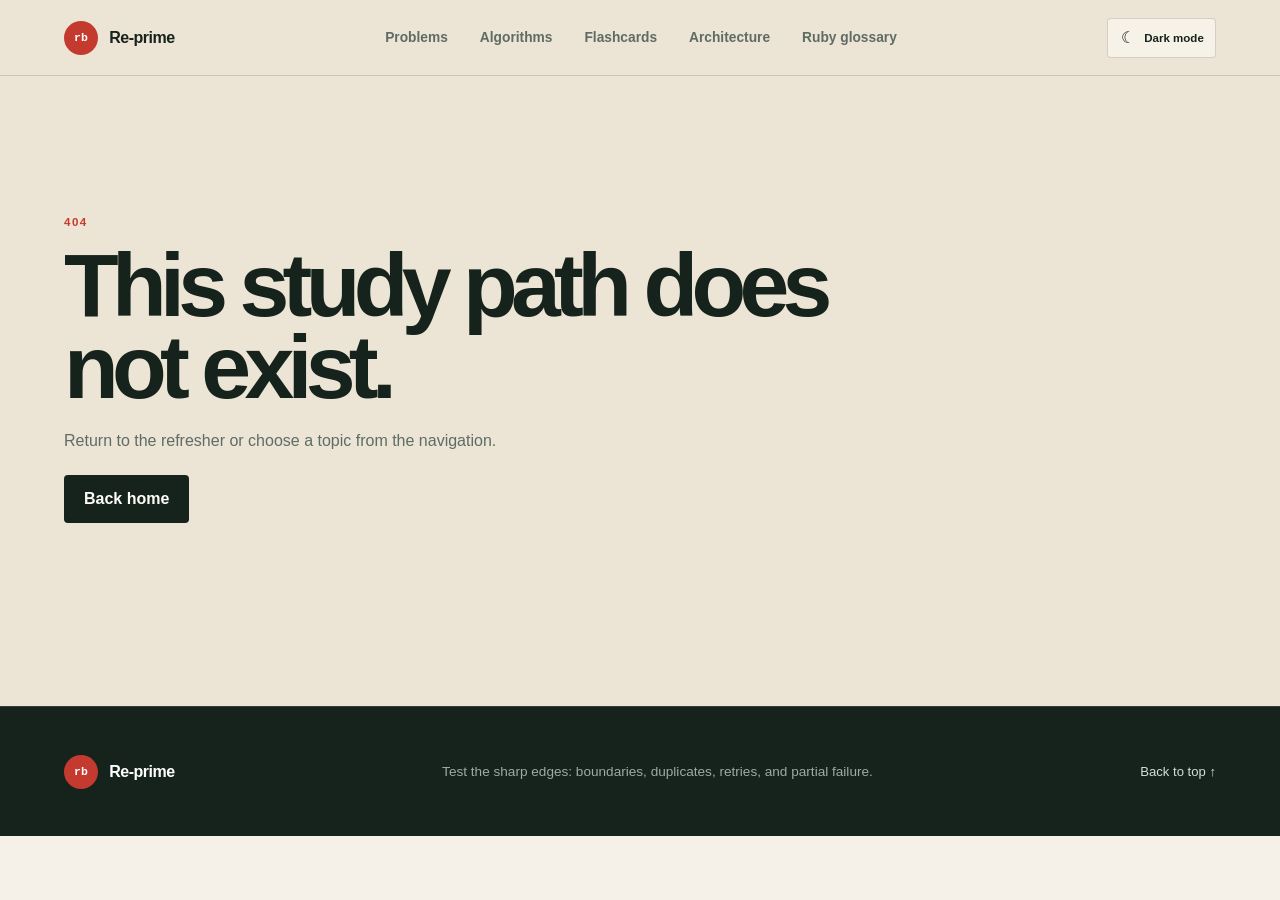
==== commit 32c8da43: "feat: publish architecture glossary" ====
--- a/index.html
+++ b/index.html
@@ -21,8 +21,8 @@
       })();
     </script>
     <title>Ruby Re-prime — LeetCode Refresher</title>
-    <script type="module" crossorigin src="/assets/index-CI__iCBh.js"></script>
-    <link rel="stylesheet" crossorigin href="/assets/index-CAhRawZK.css">
+    <script type="module" crossorigin src="/assets/index-C2jdgZdV.js"></script>
+    <link rel="stylesheet" crossorigin href="/assets/index-CvdHVG1L.css">
   </head>
   <body>
     <div id="root"></div>
--- a/assets/index-CvdHVG1L.css
+++ b/assets/index-CvdHVG1L.css
@@ -0,0 +1 @@
+:root{--lightningcss-light:initial;--lightningcss-dark: ;color-scheme:light;--font-geist-sans:"Inter", "Helvetica Neue", Arial, sans-serif;--font-geist-mono:"SFMono-Regular", Consolas, "Liberation Mono", monospace;--ink:#16231d;--text:#16231d;--muted:#5e6c65;--paper:#f5f1e8;--cream:#ece4d5;--white:#fffdf8;--ruby:#c53a2e;--ruby-dark:#8f241d;--green:#1d5d48;--green-surface:#1d5d48;--ruby-surface:#8f241d;--line:#16231d29;--shadow:0 20px 50px #35271814;--hover:#f0eadf;--callout:#f3eee4;--translucent-panel:#fffdf88c;--nav-translucent:#ece4d5f5;--toolbar-translucent:#f5f1e8f7;--on-dark:#fffdf8;--button-bg:#16231d;--button-text:#fffdf8}:root[data-theme=dark]{--lightningcss-light: ;--lightningcss-dark:initial;color-scheme:dark;--text:#e8efeb;--muted:#a8b7af;--paper:#111914;--cream:#17231d;--white:#1c2922;--ruby:#ef7468;--ruby-dark:#ef7468;--green:#78c7a7;--line:#e8efeb29;--shadow:0 20px 55px #00000047;--hover:#24342b;--callout:#223128;--translucent-panel:#1c2922b8;--nav-translucent:#17231df5;--toolbar-translucent:#111914f7;--button-bg:#e8efeb;--button-text:#111914}*{box-sizing:border-box}html{scroll-behavior:smooth}body{background:var(--paper);color:var(--text);font-family:var(--font-geist-sans), sans-serif;margin:0}button,input{font:inherit}a{color:inherit;text-decoration:none}.hero{background:var(--cream);border-bottom:1px solid var(--line);min-height:auto;padding:0 5vw 4rem}.topbar{border-bottom:1px solid var(--line);justify-content:space-between;align-items:center;height:84px;display:flex}.brand{letter-spacing:-.03em;align-items:center;gap:.7rem;font-weight:700;display:inline-flex}.brand-mark{color:#fff;background:var(--ruby);width:34px;height:34px;font-family:var(--font-geist-mono), monospace;letter-spacing:0;border-radius:50%;place-items:center;font-size:.72rem;display:grid}.nav-links{color:var(--muted);gap:2rem;font-size:.9rem;display:flex}.nav-links a:hover{color:var(--ruby)}.hero-grid{grid-template-columns:1.1fr .9fr;align-items:start;gap:clamp(3rem,7vw,7rem);max-width:1240px;margin:0 auto;padding-top:clamp(2.5rem,6vw,4.5rem);display:grid}.kicker,.eyebrow,.card-label{color:var(--ruby);text-transform:uppercase;letter-spacing:.13em;font-size:.72rem;font-weight:750}h1{letter-spacing:-.075em;max-width:800px;margin:1rem 0 1.5rem;font-size:clamp(3.4rem,7vw,7.2rem);font-weight:640;line-height:.92}.hero-copy{max-width:650px;color:var(--muted);font-size:clamp(1.05rem,1.6vw,1.35rem);line-height:1.6}.hero h1{font-size:clamp(3.4rem,6vw,5.5rem)}.home-reminder{border-left:3px solid var(--ruby);background:var(--translucent-panel);max-width:680px;margin-top:2rem;padding:1.2rem 1.35rem}.home-reminder p{margin:0}.home-reminder p:last-child{color:var(--muted);margin-top:.5rem;font-size:1rem;line-height:1.6}.hero-actions{align-items:center;gap:1.5rem;margin-top:2.5rem;display:flex}.primary-button{background:var(--button-bg);color:var(--button-text);border-radius:4px;padding:.95rem 1.25rem;font-weight:650}.primary-button:hover{color:#fff;background:var(--ruby)}.text-button{color:var(--green);font-weight:650}.mental-model{background:var(--white);border:1px solid var(--line);box-shadow:var(--shadow);border-radius:8px;padding:1.8rem}.loop-row{border-top:1px solid var(--line);grid-template-columns:34px 90px 1fr;align-items:baseline;gap:.7rem;padding:1rem 0;display:grid}.loop-row span{color:var(--ruby);font-family:var(--font-geist-mono), monospace;font-size:.75rem}.loop-row p{color:var(--muted);margin:0;font-size:.83rem;line-height:1.4}.section{padding:7rem 5vw}.section-heading{max-width:1240px;margin:0 auto 3rem}.compact-heading{grid-template-columns:1fr 1.8fr;align-items:end;display:grid}h2{letter-spacing:-.06em;margin:.6rem 0 0;font-size:clamp(2.3rem,4.5vw,4.6rem);font-weight:620;line-height:1}h3{letter-spacing:-.035em}.version-note{max-width:680px;color:var(--muted);margin:1.2rem 0 0;line-height:1.6}.version-note strong{color:var(--green)}.workflow{background:var(--ink);color:var(--on-dark)}.workflow .kicker{color:#e86a5f}.workflow-grid{border-top:1px solid #fff3;border-left:1px solid #fff3;grid-template-columns:repeat(3,1fr);max-width:1240px;margin:0 auto;display:grid}.workflow-card{border-bottom:1px solid #fff3;border-right:1px solid #fff3;min-height:250px;padding:2rem}.workflow-card>span{font-family:var(--font-geist-mono);color:#e86a5f}.workflow-card h3{margin:3rem 0 .7rem;font-size:1.5rem}.workflow-card p{color:#b8c2bd;font-size:.94rem;line-height:1.6}.interview-script{background:#ffffff0d;border-left:3px solid #e86a5f;grid-template-columns:1fr 4fr;gap:2rem;max-width:1240px;margin:2rem auto 0;padding:1.5rem 2rem;display:grid}.interview-script span{color:#e86a5f;text-transform:uppercase;letter-spacing:.1em;font-size:.75rem}.interview-script p{margin:0;font-family:Georgia,serif;font-size:1.25rem;font-style:italic;line-height:1.5}.pattern-section{background:var(--paper)}.pattern-heading{justify-content:space-between;align-items:end;gap:3rem;display:flex}.search-box{background:var(--white);border:1px solid var(--line);border-radius:4px;align-items:center;gap:.8rem;width:min(430px,100%);padding:.9rem 1rem;display:flex}.search-box span{color:var(--ruby);font-size:1.4rem}.search-box input{width:100%;color:var(--text);background:0 0;border:0;outline:0}.search-box button{width:36px;height:36px;color:var(--muted);background:var(--cream);cursor:pointer;border:0;border-radius:50%;flex:0 0 36px;padding:0}.search-box button:hover,.search-box button:focus-visible{color:#fff;background:var(--ruby);outline:none}.topic-layout{grid-template-columns:210px 1fr;align-items:start;gap:3rem;max-width:1240px;margin:0 auto;display:grid}.topic-index{border-top:2px solid var(--text);flex-direction:column;gap:.7rem;padding:1.25rem 0;display:flex;position:sticky;top:2rem}.topic-index p{color:var(--ruby);text-transform:uppercase;letter-spacing:.1em;margin:0 0 .5rem;font-size:.72rem;font-weight:700}.topic-index a{color:var(--muted);font-size:.82rem}.topic-index a:hover{color:var(--ruby);transform:translate(3px)}.topics{grid-template-columns:repeat(2,minmax(0,1fr));gap:1.25rem;display:grid}.topic-card{background:var(--white);border:1px solid var(--line);border-radius:6px;min-width:0;padding:2rem;scroll-margin-top:1.5rem;box-shadow:0 8px 25px #35271809}.topic-card:hover{border-color:#c53a2e73}.topic-topline{justify-content:space-between;align-items:center;display:flex}.topic-number{color:var(--ruby);font-family:var(--font-geist-mono), monospace;font-size:.72rem}.review-check{color:var(--muted);cursor:pointer;align-items:center;gap:.45rem;font-size:.72rem;display:flex}.review-check input,.checklist-grid input{accent-color:var(--ruby)}.topic-card .eyebrow{margin:2.4rem 0 .45rem}.topic-card h3{margin:0 0 1.5rem;font-size:2rem}.recognize{background:var(--callout);border-left:2px solid var(--ruby);min-height:100px;padding:1rem}.recognize strong{margin-bottom:.35rem;font-size:.74rem;display:block}.recognize p{color:var(--muted);margin:0;font-size:.9rem;line-height:1.5}.complexity-line{color:var(--green);font-family:var(--font-geist-mono), monospace;font-size:.74rem;line-height:1.5}.code-wrap{margin:1.3rem 0;position:relative}pre{color:#dfe8e3;font:.78rem/1.65 var(--font-geist-mono), monospace;tab-size:2;background:#17231e;border-radius:4px;margin:0;padding:1.4rem;overflow-x:auto}.code-wrap pre{padding-top:3rem}.copy-button{color:#abb9b2;cursor:pointer;background:#23332b;border:1px solid #ffffff2b;border-radius:3px;padding:.35rem .55rem;font-size:.67rem;position:absolute;top:.6rem;right:.6rem}.copy-button:hover{color:#fff}.hljs-comment{color:#829b8f;font-style:italic}.hljs-keyword,.hljs-literal,.hljs-selector-tag{color:#ff8c82}.hljs-string,.hljs-symbol,.hljs-regexp{color:#b9d889}.hljs-title,.hljs-title.function_,.hljs-title.class_{color:#89c8ff}.hljs-number{color:#d7a8ff}.hljs-built_in,.hljs-type{color:#6ed2b0}.hljs-variable,.hljs-params{color:#f0dfac}.hljs-attr,.hljs-property{color:#ffd18a}.hljs-meta{color:#c7a7ff}.topic-card ul{color:var(--muted);margin:1rem 0 0;padding-left:1.2rem;font-size:.84rem;line-height:1.55}.topic-card li+li{margin-top:.45rem}.no-results{text-align:center;color:var(--muted);background:var(--white);grid-column:1/-1;padding:5rem}.ruby-section{background:var(--cream)}.shortcut-grid{border:1px solid var(--line);border-bottom:0;grid-template-columns:repeat(2,1fr);max-width:1240px;margin:0 auto;display:grid}.shortcut{border-right:1px solid var(--line);border-bottom:1px solid var(--line);background:var(--translucent-panel);grid-template-columns:160px 1fr;gap:1rem;padding:1.1rem 1.3rem;display:grid}.shortcut:nth-child(2n){border-right:0}.shortcut span{font-size:.83rem;font-weight:650}.shortcut code{color:var(--green);font:.77rem/1.5 var(--font-geist-mono), monospace;overflow-wrap:anywhere}.gotchas{color:#fff;background:var(--ruby-surface);grid-template-columns:.8fr 2fr;gap:3rem;max-width:1240px;margin:3rem auto 0;padding:2.5rem;display:grid}.gotchas h3{margin:.7rem 0;font-size:2rem}.gotchas .card-label{color:#ffafa8}.gotchas ul{color:#f3d7d3;margin:0;padding-left:1.2rem;line-height:1.7}.gotchas li+li{margin-top:.6rem}.gotchas code{color:#fff}.complexity-section{background:var(--white)}.complexity-table{border-top:2px solid var(--text);max-width:1240px;margin:0 auto}.complexity-row{border-bottom:1px solid var(--line);grid-template-columns:1fr 1.2fr 2fr;align-items:baseline;gap:2rem;padding:1.35rem .5rem;display:grid}.complexity-row strong{font-family:var(--font-geist-mono);color:var(--ruby)}.complexity-row span{font-weight:650}.complexity-row p{color:var(--muted);margin:0}.complexity-note{max-width:1240px;color:var(--muted);margin:1rem auto 0;font-size:.8rem}.final-checklist{background:var(--green-surface);color:#fff;grid-template-columns:1fr 1.5fr;align-items:start;gap:5rem;display:grid}.final-checklist .kicker{color:#a9d5c3}.checklist-grid{grid-template-columns:repeat(3,1fr);gap:.7rem;display:grid}.checklist-grid label{cursor:pointer;border:1px solid #ffffff40;padding:.8rem;font-size:.84rem}.checklist-grid label:has(input:checked){color:#b9daca;background:#0000001f;text-decoration:line-through}footer{background:var(--ink);color:#fff;border-top:1px solid #ffffff1f;justify-content:space-between;align-items:center;gap:2rem;min-height:130px;padding:2rem 5vw;display:flex}footer p{color:#9baca3;font-size:.85rem}footer>a:last-child{color:#d4ded8;font-size:.82rem}.site-nav{z-index:10;background:var(--cream);border-bottom:1px solid var(--line);justify-content:space-between;align-items:center;height:76px;padding:0 5vw;display:flex;position:relative}.site-nav-links{align-items:stretch;gap:2rem;height:100%;display:flex}.site-nav-links a{color:var(--muted);align-items:center;font-size:.86rem;font-weight:650;display:flex;position:relative}.site-nav-links a:hover,.site-nav-links a.active{color:var(--ruby)}.site-nav-links a.active:after{background:var(--ruby);content:"";height:3px;position:absolute;bottom:-1px;left:0;right:0}.site-nav-actions{align-items:center;gap:.75rem;display:flex}.theme-toggle{border:1px solid var(--line);min-height:40px;color:var(--text);background:var(--translucent-panel);cursor:pointer;border-radius:4px;justify-content:center;align-items:center;gap:.45rem;padding:.55rem .7rem;display:inline-flex}.theme-toggle:hover,.theme-toggle:focus-visible{color:var(--ruby);border-color:var(--ruby);outline:none}.theme-toggle>span{width:1.1rem;font-size:1rem;line-height:1}.theme-toggle strong{font-size:.72rem;font-weight:700}.theme-toggle-mobile{background:var(--cream);justify-content:space-between;width:100%;min-height:48px;padding-inline:.7rem}.theme-toggle-mobile>span{order:2}.theme-toggle-mobile strong{font-size:.92rem}.mobile-nav-menu{display:none;position:relative}.mobile-nav-button{border:1px solid var(--line);background:var(--translucent-panel);cursor:pointer;border-radius:4px;align-content:center;gap:5px;width:44px;height:44px;padding:0 10px;display:grid}.mobile-nav-button span{background:var(--text);width:100%;height:2px;transition:transform .18s,opacity .18s;display:block}.mobile-nav-menu.open .mobile-nav-button span:first-child{transform:translateY(7px)rotate(45deg)}.mobile-nav-menu.open .mobile-nav-button span:nth-child(2){opacity:0}.mobile-nav-menu.open .mobile-nav-button span:last-child{transform:translateY(-7px)rotate(-45deg)}.mobile-nav-panel{z-index:30;border:1px solid var(--line);background:var(--white);border-radius:6px;width:min(330px,100vw - 2.4rem);padding:.7rem;position:absolute;top:calc(100% + 10px);right:0;box-shadow:0 24px 60px #16231d33}.mobile-nav-panel[hidden]{display:none}.mobile-nav-panel p{color:var(--ruby);text-transform:uppercase;letter-spacing:.13em;margin:.8rem .7rem .35rem;font-size:.62rem;font-weight:750}.mobile-nav-panel a{min-height:44px;color:var(--text);border-radius:3px;justify-content:space-between;align-items:center;gap:1rem;padding:.75rem .7rem;font-size:.92rem;font-weight:650;display:flex}.mobile-nav-panel a:hover,.mobile-nav-panel a:focus-visible{background:var(--cream);outline:none}.mobile-nav-panel a.active{color:var(--ruby);background:var(--callout)}.mobile-nav-panel a span{color:var(--muted);text-transform:uppercase;letter-spacing:.1em;font-size:.62rem;font-weight:650}.study-row{transition:transform .18s}.study-row:hover{transform:translate(5px)}.outline-button,.quiet-button{border:1px solid var(--text);color:var(--text);cursor:pointer;background:0 0;border-radius:4px;justify-content:center;align-items:center;padding:.85rem 1.1rem;font-weight:650;display:inline-flex}.outline-button:hover{color:var(--paper);background:var(--text)}.quiet-button{border-color:var(--line);width:100%;color:var(--muted)}.home-topic-grid{border-top:1px solid var(--line);border-left:1px solid var(--line);grid-template-columns:repeat(4,minmax(0,1fr));max-width:1240px;margin:0 auto;display:grid}.home-topic-card{border-right:1px solid var(--line);border-bottom:1px solid var(--line);background:var(--white);flex-direction:column;min-height:215px;padding:1.5rem;transition:background .18s;display:flex}.home-topic-card:hover{background:var(--hover)}.home-topic-card>span,.case-card>span{color:var(--ruby);font:.7rem var(--font-geist-mono)}.home-topic-card p{color:var(--muted);text-transform:uppercase;letter-spacing:.1em;margin:auto 0 .4rem;font-size:.72rem}.home-topic-card h3{margin:0 0 1.4rem;font-size:1.45rem}.home-topic-card strong{color:var(--green);font:.7rem/1.45 var(--font-geist-mono)}.page-hero{background:var(--cream);border-bottom:1px solid var(--line);padding:clamp(3rem,5vw,4.5rem) 5vw}.page-hero-inner{max-width:1240px;margin:0 auto}.page-hero h1{max-width:970px;margin:.8rem 0 1.25rem;font-size:clamp(3rem,5.5vw,5.5rem)}.page-hero .hero-copy{max-width:820px;margin:0;font-size:1.08rem}.review-header{background:var(--cream);border-bottom:1px solid var(--line);padding:3rem 5vw}.review-header-inner{grid-template-columns:minmax(0,.8fr) minmax(360px,1.2fr);align-items:center;gap:clamp(2rem,7vw,7rem);max-width:1240px;margin:0 auto;display:grid}.review-header h1{margin:.65rem 0 0;font-size:clamp(3.2rem,6vw,5.8rem)}.review-reminder{border-left:3px solid var(--ruby);background:var(--translucent-panel);padding:1.25rem 1.4rem}.review-reminder p{margin:0}.review-reminder>p:last-of-type{color:var(--muted);margin-top:.55rem;line-height:1.6}.review-cues{flex-wrap:wrap;gap:.45rem;margin-top:1rem;display:flex}.review-cues span{border:1px solid var(--line);color:var(--green);background:var(--white);font:.69rem/1.35 var(--font-geist-mono);border-radius:3px;padding:.4rem .6rem}.hero-metrics{gap:1px;margin-top:2.5rem;display:flex}.hero-metrics>span{color:#fff;background:var(--ink);min-width:200px;font:.78rem var(--font-geist-mono);flex-direction:column;gap:.35rem;padding:1rem 1.2rem;display:flex}.hero-metrics small{color:#9eb0a6;font:.64rem var(--font-geist-sans);text-transform:uppercase;letter-spacing:.12em}.hero-pill-row{flex-wrap:wrap;gap:.5rem;margin-top:2.2rem;display:flex}.hero-pill-row span{border:1px solid var(--line);color:var(--green);background:var(--translucent-panel);border-radius:30px;padding:.45rem .7rem;font-size:.72rem;font-weight:650}.library-section{max-width:1380px;margin:0 auto}.library-toolbar{justify-content:space-between;align-items:center;gap:2rem;margin-bottom:2rem;display:flex}.library-toolbar>p{max-width:460px;color:var(--muted)}.guide-grid{border-top:1px solid var(--line);border-left:1px solid var(--line);grid-template-columns:repeat(3,minmax(0,1fr));display:grid}.guide-card{border-right:1px solid var(--line);border-bottom:1px solid var(--line);background:var(--white);flex-direction:column;min-height:370px;padding:2rem;display:flex}.guide-card:hover{background:var(--hover)}.guide-card-top{color:var(--ruby);font:.7rem var(--font-geist-mono);justify-content:space-between;display:flex}.guide-card-top em{color:var(--muted);font:650 .66rem var(--font-geist-sans);text-transform:uppercase;letter-spacing:.1em}.guide-card h2{margin:4rem 0 1rem;font-size:clamp(2rem,3vw,3rem)}.guide-card>p{color:var(--muted);margin:0;line-height:1.65}.guide-card-meta{justify-content:space-between;align-items:end;gap:1rem;margin-top:auto;padding-top:1.5rem;display:flex}.guide-card-meta code{color:var(--green);font:.66rem/1.4 var(--font-geist-mono)}.guide-card-meta strong{color:var(--ruby);font-size:.78rem}.detail-section,.arch-detail-layout{grid-template-columns:220px minmax(0,1fr);align-items:start;gap:clamp(3rem,6vw,7rem);max-width:1380px;margin:0 auto;display:grid}.detail-toc{border-top:2px solid var(--text);flex-direction:column;gap:.7rem;padding-top:1rem;display:flex;position:sticky;top:2rem}.detail-toc p{color:var(--ruby);text-transform:uppercase;letter-spacing:.12em;margin:1.3rem 0 .2rem;font-size:.68rem;font-weight:750}.detail-toc a{color:var(--muted);font-size:.78rem}.detail-toc a:first-child{color:var(--green);font-weight:700}.detail-content,.arch-detail-content{min-width:0}.detail-content>section,.arch-detail-content>section,.arch-detail-content>.arch-list-section{scroll-margin-top:2rem}.mental-callout{color:#fff;background:var(--green-surface);padding:clamp(2rem,5vw,4rem)}.mental-callout .card-label{color:#a9d5c3}.mental-callout h2{max-width:900px;font-size:clamp(2.2rem,4.7vw,4.8rem)}.concept-primer{background:var(--cream);margin:1px 0 5rem;padding:clamp(2rem,5vw,4rem);scroll-margin-top:2rem}.concept-primer>h2{max-width:850px}.primer-intro{max-width:850px;color:var(--muted);margin:1.5rem 0 3rem;font-size:1.05rem;line-height:1.75}.primer-walkthrough{border-top:1px solid var(--line);border-left:1px solid var(--line);grid-template-columns:repeat(4,1fr);display:grid}.primer-walkthrough article{border-right:1px solid var(--line);border-bottom:1px solid var(--line);background:var(--white);flex-direction:column;min-height:235px;padding:1.4rem;display:flex}.primer-walkthrough span{color:var(--ruby);font:.68rem var(--font-geist-mono)}.primer-walkthrough h3{margin:2rem 0 .7rem}.primer-walkthrough code{color:var(--green);font:.75rem var(--font-geist-mono)}.primer-walkthrough p{color:var(--muted);margin:auto 0 0;font-size:.8rem;line-height:1.55}.primer-terms{background:var(--line);grid-template-columns:repeat(2,1fr);gap:1px;margin-top:2.5rem;display:grid}.primer-terms article{background:var(--translucent-panel);padding:1.3rem}.primer-terms h3{color:var(--green);margin:0 0 .5rem;font-size:1rem}.primer-terms p{color:var(--muted);margin:0;font-size:.82rem;line-height:1.6}.related-problems{margin:5rem 0;scroll-margin-top:2rem}.related-problems>h2{max-width:760px}.related-intro{color:var(--muted);margin:1rem 0 2rem}.related-problem-grid{background:var(--line);grid-template-columns:repeat(2,minmax(0,1fr));gap:1px;display:grid}.related-problem-grid a{background:var(--white);flex-direction:column;min-width:0;padding:1.4rem;display:flex}.related-problem-grid a:hover{background:var(--cream)}.related-problem-grid span{color:var(--ruby);font:.66rem/1.45 var(--font-geist-mono);text-transform:uppercase}.related-problem-grid h3{margin:1.5rem 0 .7rem;font-size:1.35rem}.related-problem-grid p{color:var(--muted);margin:0;font-size:.84rem;line-height:1.55}.related-problem-grid strong{color:var(--green);margin-top:auto;padding-top:1.2rem;font-size:.75rem}.decision-grid{background:var(--line);grid-template-columns:1fr 1fr;gap:1px;margin:1px 0 5rem;display:grid}.bullet-panel{background:var(--white);padding:2rem}.bullet-panel.yes{border-top:4px solid var(--green)}.bullet-panel.no{border-top:4px solid var(--ruby)}.bullet-panel h3{margin:0 0 1rem;font-size:1.4rem}.bullet-panel ul,.arch-list-section ul{color:var(--muted);margin:0;padding-left:1.2rem;line-height:1.65}.bullet-panel li+li,.arch-list-section li+li{margin-top:.6rem}.method-section,.example-section,.ruby-example,.pitfall-section,.component-section,.tradeoff-section,.failure-section,.flow-section,.deep-dive{margin-top:6rem}.method-section>ol,.flow-section>ol{border-top:1px solid var(--line);margin:2.5rem 0 0;padding:0;list-style:none}.method-section li,.flow-section li{border-bottom:1px solid var(--line);grid-template-columns:50px 1fr;gap:1.2rem;padding:1.2rem 0;display:grid}.method-section li span,.flow-section li span{color:var(--ruby);font:.8rem var(--font-geist-mono)}.method-section li p,.flow-section li p{color:var(--muted);margin:0;line-height:1.6}.pitfall-section>div{grid-template-columns:repeat(3,1fr);margin-top:2rem;display:grid}.pitfall-section>div p{color:var(--muted);border:1px solid var(--line);background:var(--white);margin:0;padding:1.4rem;line-height:1.55}.example-grid{grid-template-columns:1fr 1fr;gap:1.2rem;margin-top:2rem;display:grid}.example-card{background:var(--white);border:1px solid var(--line);padding:2rem}.example-card>div span{color:var(--ruby);text-transform:uppercase;font-size:.68rem;font-weight:750}.example-card h3{margin:.5rem 0 1.5rem;font-size:1.6rem}.example-card>p{color:var(--muted);line-height:1.6}.example-card dl{grid-template-columns:75px 1fr;gap:.8rem 1rem;margin:2rem 0 0;display:grid}.example-card dt{color:var(--ruby);text-transform:uppercase;font-size:.7rem;font-weight:750}.example-card dd{color:var(--muted);margin:0;font-size:.84rem;line-height:1.5}.ruby-example .code-wrap{margin-top:2rem}.ruby-example pre{padding:2rem;font-size:.84rem}.next-guide{grid-template-columns:1fr 1fr;gap:1px;max-width:1240px;margin:0 auto 7rem;padding:0 5vw;display:grid}.next-guide a{border:1px solid var(--line);background:var(--white);flex-direction:column;gap:.5rem;padding:1.5rem;display:flex}.next-guide a:last-child{text-align:right}.next-guide small{color:var(--muted);text-transform:uppercase;letter-spacing:.1em}.flash-section{grid-template-columns:260px minmax(0,1fr);align-items:start;gap:clamp(3rem,6vw,7rem);max-width:1380px;margin:0 auto;padding:6rem 5vw 8rem;display:grid}.flash-sidebar{position:sticky;top:2rem}.deck-switcher{background:var(--line);grid-template-columns:1fr 1fr;gap:1px;margin-bottom:1.5rem;padding:1px;display:grid}.deck-switcher button{min-height:70px;color:var(--muted);background:var(--white);cursor:pointer;border:0;flex-direction:column;justify-content:center;align-items:flex-start;gap:.2rem;padding:.7rem;font-weight:700;display:flex}.deck-switcher button.active{color:#fff;background:var(--green-surface)}.deck-switcher button span{opacity:.72;font-size:.62rem;font-weight:500}.flash-stats{border-top:2px solid var(--text);grid-template-columns:repeat(3,1fr);display:grid}.flash-stats div{border-bottom:1px solid var(--line);flex-direction:column;gap:.2rem;padding:1rem .4rem;display:flex}.flash-stats strong{color:var(--ruby);font:1.3rem var(--font-geist-mono)}.flash-stats span{color:var(--muted);font-size:.65rem}.filter-label{color:var(--muted);text-transform:uppercase;letter-spacing:.1em;flex-direction:column;gap:.6rem;margin:2rem 0;font-size:.72rem;font-weight:700;display:flex}.filter-label select{border:1px solid var(--line);color:var(--text);background:var(--white);padding:.8rem}.problem-deck-note{border-left:3px solid var(--ruby);background:var(--white);margin:2rem 0;padding:1.2rem}.problem-deck-note p:last-child{color:var(--muted);margin:.6rem 0 0;font-size:.78rem;line-height:1.55}.leitner-explainer{background:var(--cream);border:1px solid var(--line);margin:2rem 0}.leitner-explainer summary{color:var(--green);cursor:pointer;padding:1rem 1.2rem;font-size:.76rem;font-weight:750}.leitner-explainer ol{color:var(--muted);padding-left:1.2rem;font-size:.78rem;line-height:1.6}.leitner-explainer[open] ol{margin:0 1.2rem 1.2rem}.leitner-explainer li+li{margin-top:.5rem}.session-bar{color:var(--muted);justify-content:space-between;gap:1rem;margin-bottom:1rem;font-size:.72rem;display:flex}.flash-card{background:var(--white);border:1px solid var(--line);min-height:590px;box-shadow:var(--shadow);flex-direction:column;padding:clamp(2rem,5vw,4.5rem);display:flex}.flash-card-meta{color:var(--muted);text-transform:uppercase;letter-spacing:.1em;justify-content:space-between;align-items:center;gap:1rem;font-size:.68rem;display:flex}.flash-card-meta>div{align-items:center;gap:.9rem;display:flex}.skip-button{border:1px solid var(--line);min-height:36px;color:var(--green);background:var(--paper);text-transform:none;letter-spacing:0;cursor:pointer;border-radius:3px;padding:.45rem .65rem;font-size:.68rem;font-weight:750}.skip-button:hover,.skip-button:focus-visible{border-color:var(--green);outline:none}.skip-button:disabled{color:var(--muted);cursor:not-allowed;opacity:.48}.skip-button kbd{margin-left:.25rem}.flash-question{margin:auto 0}.flash-question h2{white-space:pre-line;max-width:850px;font-size:clamp(2.3rem,5vw,5rem)}.flash-answer{border-top:1px solid var(--line);margin:auto 0;padding-top:2rem}.flash-answer h3{margin:.8rem 0;font-size:clamp(1.7rem,3vw,3rem)}.flash-answer>p:not(.card-label){max-width:780px;color:var(--muted);line-height:1.65}.flash-study-link{border:1px solid var(--line);background:var(--cream);justify-content:space-between;align-items:center;gap:1rem;max-width:780px;margin-top:1.5rem;padding:.9rem 1rem;display:flex}.flash-study-link span{color:var(--muted);font-size:.72rem}.flash-study-link strong{color:var(--green);font-size:.8rem}.flash-study-link:hover{border-color:var(--green)}.reveal-button{color:var(--button-text);background:var(--button-bg);cursor:pointer;border:0;border-radius:4px;padding:1.1rem}kbd{font:.65rem var(--font-geist-mono);opacity:.75;border:1px solid;border-radius:3px;padding:.15rem .35rem}.grade-buttons{grid-template-columns:1fr 1fr;gap:.8rem;display:grid}.grade-buttons button{text-align:left;border:1px solid var(--line);background:var(--paper);cursor:pointer;border-radius:4px;grid-template-columns:28px 1fr;padding:1rem;display:grid}.grade-buttons button:hover{border-color:var(--text)}.grade-buttons button>span{grid-row:1/3}.grade-buttons small{color:var(--muted)}.again-button{color:var(--ruby)}.got-button{color:var(--green)}.session-complete{background:var(--white);border:1px solid var(--line);flex-direction:column;justify-content:center;min-height:590px;padding:clamp(2rem,5vw,5rem);display:flex}.session-complete>p:not(.kicker){color:var(--muted)}.session-complete>div{gap:.8rem;margin-top:2rem;display:flex}.keyboard-note{color:var(--muted);text-align:center;font-size:.7rem}.architecture-principle{text-align:center;max-width:1100px;margin:0 auto}.architecture-principle blockquote{letter-spacing:-.035em;margin:1.5rem auto;font:italic clamp(1.8rem,4vw,3.7rem)/1.2 Georgia,serif}.architecture-principle>p:last-child{max-width:760px;color:var(--muted);margin:2rem auto 0;line-height:1.7}.architecture-glossary-callout{border-top:1px solid var(--line);border-bottom:1px solid var(--line);grid-template-columns:1.15fr .85fr;align-items:end;gap:clamp(2rem,7vw,7rem);max-width:1240px;margin:0 auto 7rem;padding-block:3rem;display:grid}.architecture-glossary-callout h2{font-size:clamp(2.2rem,4vw,4rem)}.architecture-glossary-callout>div:last-child>p{color:var(--muted);margin:0 0 2rem;line-height:1.7}.interview-timeline{color:#fff;background:var(--ink)}.interview-timeline .kicker{color:#e86a5f}.timeline-grid{border-top:1px solid #ffffff2e;border-left:1px solid #ffffff2e;grid-template-columns:repeat(6,1fr);max-width:1240px;margin:0 auto;display:grid}.timeline-grid article{border-bottom:1px solid #ffffff2e;border-right:1px solid #ffffff2e;padding:1.4rem}.timeline-grid span{color:#e86a5f;font:.72rem var(--font-geist-mono)}.timeline-grid h3{margin:2.5rem 0 .7rem}.timeline-grid p{color:#aebbb4;font-size:.78rem;line-height:1.55}.foundation-grid{background:var(--line);grid-template-columns:repeat(3,1fr);gap:1px;max-width:1240px;margin:0 auto;display:grid}.foundation-grid article{background:var(--white);padding:2rem}.foundation-grid article>span{color:var(--ruby);font:.7rem var(--font-geist-mono)}.foundation-grid h3{margin:2rem 0 1rem;font-size:1.7rem}.foundation-grid strong{min-height:50px;color:var(--green);line-height:1.45;display:block}.foundation-grid ul{color:var(--muted);padding-left:1.1rem;font-size:.82rem;line-height:1.6}.case-study-section{background:var(--cream)}.case-grid{grid-template-columns:repeat(3,1fr);gap:1.2rem;max-width:1240px;margin:0 auto;display:grid}.case-card{background:var(--white);border:1px solid var(--line);flex-direction:column;min-height:410px;padding:2rem;display:flex}.case-card:hover{box-shadow:var(--shadow);transform:translateY(-3px)}.case-card>p{color:var(--ruby);text-transform:uppercase;letter-spacing:.1em;margin:auto 0 .5rem;font-size:.7rem;font-weight:750}.case-card h3{margin:0;font-size:2.1rem}.case-card ul{color:var(--muted);padding-left:1.1rem;font-size:.8rem;line-height:1.55}.case-card>strong{color:var(--green);margin-top:1rem;font-size:.78rem}.pressure-section{color:#fff;background:var(--ruby-surface);grid-template-columns:.8fr 1.7fr;gap:5rem;display:grid}.pressure-section .kicker{color:#ffafa8}.pressure-grid{border-top:1px solid #ffffff40;border-left:1px solid #ffffff40;grid-template-columns:repeat(3,1fr);display:grid}.pressure-grid p{border-bottom:1px solid #ffffff40;border-right:1px solid #ffffff40;margin:0;padding:1.3rem}.glossary-intro{grid-template-columns:1.25fr .75fr;align-items:end;gap:clamp(2rem,7vw,7rem);max-width:1240px;margin:0 auto;display:grid}.glossary-intro h2{font-size:clamp(2.5rem,5vw,5.2rem)}.glossary-intro>p{color:var(--muted);margin:0;line-height:1.75}.architecture-glossary-section{background:var(--cream);padding-top:1rem}.glossary-toolbar{background:var(--white);border:1px solid var(--line);max-width:1240px;margin:0 auto 2rem;padding:1.3rem}.glossary-search{color:var(--text);grid-template-columns:190px 1fr;align-items:center;gap:1rem;font-size:.78rem;font-weight:700;display:grid}.glossary-search>div{background:var(--paper);border:1px solid var(--line);align-items:center;gap:.7rem;padding:.65rem .8rem;display:flex}.glossary-search>div>span{color:var(--ruby);font-size:1.3rem}.glossary-search input{width:100%;min-width:0;color:var(--text);background:0 0;border:0;outline:0}.glossary-search button{width:28px;height:28px;color:var(--muted);background:var(--cream);cursor:pointer;border:0;border-radius:50%;flex:0 0 28px;padding:0}.glossary-search button:hover,.glossary-search button:focus-visible{color:#fff;background:var(--ruby)}.glossary-categories{flex-wrap:wrap;gap:.45rem;margin-top:1rem;display:flex}.glossary-categories button{color:var(--muted);border:1px solid var(--line);cursor:pointer;background:0 0;padding:.55rem .75rem;font-size:.72rem}.glossary-categories button:hover,.glossary-categories button:focus-visible{color:var(--ruby);border-color:var(--ruby)}.glossary-categories button.active{color:#fff;background:var(--green-surface);border-color:var(--green-surface)}.glossary-toolbar>p{color:var(--muted);margin:1rem 0 0;font-size:.7rem}.glossary-grid{grid-template-columns:repeat(2,minmax(0,1fr));align-items:start;gap:1.2rem;max-width:1240px;margin:0 auto;display:grid}.glossary-entry{background:var(--white);border:1px solid var(--line);padding:clamp(1.4rem,3vw,2.2rem);scroll-margin-top:1.5rem;position:relative;box-shadow:0 8px 25px #35271809}.glossary-entry header{color:var(--ruby);font:.68rem var(--font-geist-mono);justify-content:space-between;gap:1rem;display:flex}.glossary-entry header p{color:var(--muted);font:700 .65rem var(--font-geist-sans);text-align:right;text-transform:uppercase;letter-spacing:.09em;margin:0}.glossary-entry h2{margin:2.5rem 0 1rem;font-size:clamp(2.25rem,4vw,3.6rem)}.glossary-definition{margin:0;font-size:1.05rem;line-height:1.65}.glossary-entry aside{background:var(--callout);border-left:3px solid var(--green);margin:1.5rem 0 2rem;padding:1rem 1.1rem}.glossary-entry aside strong{color:var(--green);text-transform:uppercase;letter-spacing:.08em;font-size:.74rem}.glossary-entry aside p{color:var(--muted);margin:.45rem 0 0;font-size:.88rem;line-height:1.6}.glossary-examples>ol{counter-reset:glossary-example;margin:.8rem 0 0;padding:0;list-style:none}.glossary-examples li{counter-increment:glossary-example;border-top:1px solid var(--line);grid-template-columns:120px 1fr;gap:1rem;padding:1rem 0;display:grid}.glossary-examples li strong:before{content:"0" counter(glossary-example) " · ";color:var(--ruby);font-family:var(--font-geist-mono);font-weight:500}.glossary-examples li strong{font-size:.78rem;line-height:1.45}.glossary-examples li p{color:var(--muted);margin:0;font-size:.84rem;line-height:1.6}.glossary-anchor{color:var(--green);font:.68rem var(--font-geist-mono);margin-top:1.2rem;display:inline-block}.glossary-empty{text-align:center;background:var(--white);border:1px solid var(--line);max-width:1240px;min-height:430px;margin:0 auto;padding:clamp(2rem,7vw,6rem)}.glossary-empty h2{margin-bottom:2rem}.prompt-card{background:var(--cream);border-left:4px solid var(--ruby);padding:clamp(2rem,5vw,4rem)}.prompt-card h2{font-size:clamp(2rem,4vw,4rem)}.prompt-card>p:not(.card-label){color:var(--muted);line-height:1.65}.prompt-card .design-note{border-top:1px solid var(--line);margin-top:1.5rem;padding-top:1.2rem}.prompt-card .design-note strong{color:var(--text)}.arch-list-section{margin-top:5rem;scroll-margin-top:2rem}.arch-list-section h2{margin-bottom:2rem}.arch-list-section li{padding:.35rem 0;font-size:1rem}.contract-grid{background:var(--line);grid-template-columns:1fr 1fr;gap:1px;margin-top:6rem;scroll-margin-top:2rem;display:grid}.contract-grid>div{background:var(--white);padding:2rem}.contract-grid h2{margin-bottom:2rem;font-size:2.5rem}.contract-grid code{color:#dfe8e3;background:var(--ink);font:.72rem/1.5 var(--font-geist-mono);margin-top:.7rem;padding:.8rem;display:block}.contract-grid div>p:not(.kicker){color:var(--muted);border-bottom:1px solid var(--line);padding-bottom:1rem;line-height:1.55}.component-grid{background:var(--line);grid-template-columns:repeat(2,1fr);gap:1px;margin-top:2rem;display:grid}.component-grid article{background:var(--white);padding:1.7rem}.component-grid h3{margin:0 0 .7rem;font-size:1.35rem}.component-grid strong{color:var(--green);font-size:.85rem}.component-grid p{color:var(--muted);font-size:.84rem;line-height:1.6}.additional-flow-grid{background:var(--line);grid-template-columns:repeat(2,1fr);gap:1px;margin-top:2rem;display:grid}.additional-flow-grid article{background:var(--white);padding:1.7rem}.additional-flow-grid h3{margin-top:0;font-size:1.25rem}.additional-flow-grid ol{color:var(--muted);margin:1rem 0 0;padding-left:1.2rem;line-height:1.6}.additional-flow-grid li+li{margin-top:.65rem}.tradeoff-section>article{border-bottom:1px solid var(--line);padding:2rem 0}.tradeoff-section article h3{font-size:1.5rem}.tradeoff-section article>div{grid-template-columns:1fr 1fr;gap:1rem;display:grid}.tradeoff-section article p{color:var(--muted);background:var(--white);border:1px solid var(--line);margin:0;padding:1rem;line-height:1.55}.tradeoff-section article p span{color:var(--ruby);font:.7rem var(--font-geist-mono);margin-bottom:.5rem;display:block}.tradeoff-section article>strong{color:var(--green);margin-top:1rem;line-height:1.5;display:block}.failure-section>div{background:var(--line);grid-template-columns:1fr 1fr;gap:1px;margin-top:2rem;display:grid}.failure-section article{background:var(--white);padding:1.5rem}.failure-section h3{color:var(--ruby);margin-top:0}.failure-section p{color:var(--muted);line-height:1.6}.readiness-section{margin-top:6rem;scroll-margin-top:2rem}.readiness-section>div{background:var(--line);grid-template-columns:repeat(2,1fr);gap:1px;margin-top:2rem;display:grid}.readiness-section article{background:var(--white);padding:1.7rem}.readiness-section h3{color:var(--green);margin-top:0}.readiness-section ul{color:var(--muted);margin:0;padding-left:1.15rem;line-height:1.6}.readiness-section li+li{margin-top:.65rem}.deep-dive{color:#fff;background:var(--green-surface);padding:2rem}.deep-dive .kicker{color:#a9d5c3}.deep-dive div{flex-wrap:wrap;gap:.5rem;margin-top:2rem;display:flex}.deep-dive span{border:1px solid #ffffff4d;padding:.55rem .7rem;font-size:.78rem}.next-guide.single{grid-template-columns:1fr}.not-found{background:var(--cream);min-height:70vh;padding:8rem 5vw}.not-found p:not(.kicker){color:var(--muted);margin-bottom:2.5rem}.problem-library{max-width:1380px;margin:0 auto}.problem-grid{border-top:1px solid var(--line);border-left:1px solid var(--line);grid-template-columns:repeat(3,minmax(0,1fr));display:grid}.problem-card{border-right:1px solid var(--line);border-bottom:1px solid var(--line);background:var(--white);flex-direction:column;min-height:425px;padding:1.8rem;display:flex}.problem-card:hover{background:var(--hover)}.problem-card>div{color:var(--ruby);font:.7rem var(--font-geist-mono);justify-content:space-between;gap:1rem;display:flex}.problem-card>div em{color:var(--muted);font:650 .65rem var(--font-geist-sans);text-transform:uppercase;letter-spacing:.09em;text-align:right}.problem-card h2{margin:3.5rem 0 1rem;font-size:clamp(2rem,3vw,3rem)}.problem-card>p{color:var(--muted);line-height:1.6}.problem-card>strong{color:var(--green);margin-top:auto;padding-top:1.5rem;font-size:.85rem;line-height:1.45}.problem-card dl{border-top:1px solid var(--line);grid-template-columns:45px 1fr;gap:.35rem .8rem;margin:1.2rem 0 0;padding-top:1rem;display:grid}.problem-card dt{color:var(--muted);text-transform:uppercase;letter-spacing:.08em;font-size:.65rem}.problem-card dd{font:.7rem var(--font-geist-mono);margin:0}.problem-metrics>span:first-child{min-width:min(420px,45vw)}.problem-detail-layout{grid-template-columns:220px minmax(0,1fr);align-items:start;gap:clamp(3rem,6vw,7rem);max-width:1380px;margin:0 auto;display:grid}.problem-detail-content{min-width:0}.related-algorithms{border-left:3px solid var(--ruby);background:var(--cream);grid-template-columns:minmax(190px,.7fr) minmax(0,1.3fr);gap:1.5rem;margin-bottom:3rem;padding:1.4rem;display:grid}.related-algorithms p{margin:0}.related-algorithms>div:first-child>p:last-child{color:var(--muted);margin-top:.55rem;font-size:.82rem;line-height:1.5}.related-algorithms>div:last-child{background:var(--line);grid-template-columns:repeat(2,minmax(0,1fr));gap:1px;display:grid}.related-algorithms a{background:var(--white);flex-direction:column;gap:.4rem;min-width:0;padding:1rem;display:flex}.related-algorithms a:hover{background:var(--paper)}.related-algorithms a span{color:var(--muted);text-transform:uppercase;letter-spacing:.08em;font-size:.62rem}.related-algorithms a strong{color:var(--green);font-size:.84rem;line-height:1.35}.problem-markdown{min-width:0;max-width:960px}.markdown-content>:first-child{margin-top:0}.markdown-content h2{border-bottom:1px solid var(--line);margin:5rem 0 1.4rem;padding-bottom:.8rem;scroll-margin-top:2rem;font-size:clamp(2.1rem,4vw,4rem)}.markdown-content h3{margin:3rem 0 1rem;font-size:1.65rem}.markdown-content h4{color:var(--green);margin:2rem 0 .7rem;font-size:1.1rem}.markdown-content p,.markdown-content li{color:var(--muted);line-height:1.75}.markdown-content strong{color:var(--text)}.markdown-content ul,.markdown-content ol{padding-left:1.4rem}.markdown-content li+li{margin-top:.45rem}.markdown-content blockquote{border-left:4px solid var(--ruby);background:var(--cream);margin:2rem 0;padding:1.5rem 2rem}.markdown-content blockquote p{color:var(--text);margin:0;font:italic 1.2rem/1.6 Georgia,serif}.markdown-content pre{margin:1.5rem 0;padding:1.6rem;font-size:.82rem}.markdown-content :not(pre)>code{color:var(--green);background:var(--cream);font:.82em var(--font-geist-mono);border-radius:3px;padding:.15rem .35rem}.markdown-content table{border-collapse:collapse;width:100%;margin:2rem 0;font-size:.84rem}.markdown-content th,.markdown-content td{border:1px solid var(--line);text-align:left;padding:.8rem}.markdown-content th{background:var(--cream)}.markdown-content td{color:var(--muted);background:var(--white)}.markdown-content details{margin-top:1.5rem}.markdown-content summary{border:1px solid var(--line);background:var(--cream);color:var(--green);cursor:pointer;padding:1rem 1.2rem;font-weight:700}.markdown-content details[open] summary{margin-bottom:2rem}.convention-intro{background:var(--white)}.principle-grid{border-top:1px solid var(--line);border-left:1px solid var(--line);grid-template-columns:repeat(4,1fr);max-width:1240px;margin:0 auto;display:grid}.principle-grid article{border-right:1px solid var(--line);border-bottom:1px solid var(--line);flex-direction:column;min-height:255px;padding:1.7rem;display:flex}.principle-grid span{color:var(--ruby);font:.7rem var(--font-geist-mono)}.principle-grid h3{margin:auto 0 .7rem;font-size:1.45rem}.principle-grid p{color:var(--muted);margin:0;font-size:.86rem;line-height:1.6}.convention-section{background:var(--paper)}.convention-section .pattern-heading>p{max-width:430px;color:var(--muted);line-height:1.6}.convention-table{border-top:2px solid var(--text);max-width:1240px;margin:0 auto}.convention-row{border-bottom:1px solid var(--line);grid-template-columns:1.1fr 1.45fr 1.45fr 2fr;align-items:start;gap:1.2rem;padding:1.3rem .5rem;display:grid}.convention-row>strong{font-size:.86rem}.convention-row code{color:var(--green);background:var(--white);font:.72rem/1.55 var(--font-geist-mono);overflow-wrap:anywhere;padding:.25rem .4rem}.convention-row .avoid-code{color:var(--ruby);-webkit-text-decoration:line-through #c53a2e59;text-decoration:line-through #c53a2e59}.convention-row p{color:var(--muted);margin:0;font-size:.82rem;line-height:1.55}.convention-head{color:var(--muted);text-transform:uppercase;letter-spacing:.1em;font-size:.65rem}.convention-head strong{font-size:.65rem}.convention-example{color:#fff;background:var(--ink);grid-template-columns:.8fr 1.4fr;align-items:start;gap:clamp(3rem,7vw,8rem);display:grid}.convention-example .kicker{color:#e86a5f}.convention-example>div>p:last-child{color:#aebbb4;line-height:1.65}.convention-example .code-wrap{margin:0}@media (width<=980px){.hero-grid,.compact-heading,.final-checklist,.review-header-inner{grid-template-columns:1fr}.hero-grid{padding-top:3rem}.mental-model{transform:none}.workflow-grid{grid-template-columns:repeat(2,1fr)}.topic-layout{grid-template-columns:1fr}.topic-index{display:none}.pattern-heading{flex-direction:column;align-items:stretch}.search-box{width:100%}.gotchas{grid-template-columns:1fr}.compact-heading{gap:1rem}.home-topic-grid,.guide-grid,.case-grid,.problem-grid{grid-template-columns:repeat(2,1fr)}.detail-section,.arch-detail-layout,.flash-section,.problem-detail-layout{grid-template-columns:1fr}.detail-toc,.flash-sidebar{position:static}.detail-toc{display:none}.problem-detail-layout .detail-toc{background:var(--line);border-top:0;grid-template-columns:repeat(3,minmax(0,1fr));gap:1px;padding:0;display:grid}.problem-detail-layout .detail-toc p{display:none}.problem-detail-layout .detail-toc a{min-height:56px;color:var(--green);background:var(--white);align-items:center;padding:.8rem;font-size:.72rem;font-weight:700;line-height:1.35;display:flex}.timeline-grid{grid-template-columns:repeat(3,1fr)}.foundation-grid{grid-template-columns:repeat(2,1fr)}.pressure-section{grid-template-columns:1fr}.primer-walkthrough,.principle-grid{grid-template-columns:repeat(2,1fr)}.architecture-glossary-callout,.glossary-intro,.glossary-grid{grid-template-columns:1fr}.convention-row{grid-template-columns:1fr 1.3fr 1.3fr}.convention-row p{grid-column:1/-1}.convention-head strong:last-child{display:none}.convention-example{grid-template-columns:minmax(0,1fr)}.convention-example>*{min-width:0}}@media (width<=1100px){.topbar .nav-links{display:none}.topbar .mobile-nav-menu{display:block}}@media (width<=700px){.hero{padding-inline:1.2rem}.nav-links,.site-nav-links{display:none}.mobile-nav-menu{display:block}.topbar{z-index:20;position:relative}.site-nav{z-index:20;background:var(--nav-translucent);-webkit-backdrop-filter:blur(12px);backdrop-filter:blur(12px);height:64px;padding-inline:1.2rem;position:sticky;top:0}.theme-toggle-desktop{display:none}.section{padding:4rem 1.2rem}.architecture-glossary-callout{margin-bottom:4rem;padding-block:2.5rem}h1{font-size:clamp(3rem,15vw,5rem)}.hero-grid{gap:2.5rem;padding-top:2.5rem}.hero h1{font-size:clamp(3.2rem,14vw,4.6rem)}.home-reminder{margin-top:1.5rem}.page-hero{padding:2.25rem 1.2rem}.page-hero h1{margin:.65rem 0 1rem;font-size:clamp(2.65rem,12vw,3.7rem)}.page-hero .hero-copy{margin-bottom:0;font-size:1rem;line-height:1.55}.review-header{padding:2.25rem 1.2rem}.review-header-inner{gap:1.4rem}.review-header h1{font-size:clamp(3rem,14vw,4.2rem)}.review-reminder{padding:1rem 1.1rem}.review-cues{gap:.35rem}.review-cues span{font-size:.64rem}.hero-actions{flex-direction:column;align-items:flex-start}.loop-row{grid-template-columns:28px 75px 1fr}.workflow-grid,.topics,.shortcut-grid{grid-template-columns:1fr}.workflow-card{min-height:220px}.interview-script{grid-template-columns:1fr}.topic-card{padding:1.25rem}.shortcut{border-right:0;grid-template-columns:1fr}.complexity-row{grid-template-columns:1fr 1fr;gap:.5rem}.complexity-row p{grid-column:1/-1}.checklist-grid{grid-template-columns:repeat(2,1fr)}footer{flex-direction:column;align-items:flex-start}.home-topic-grid,.guide-grid,.case-grid,.foundation-grid,.problem-grid{grid-template-columns:1fr}.library-toolbar{z-index:8;background:var(--toolbar-translucent);-webkit-backdrop-filter:blur(12px);backdrop-filter:blur(12px);border-bottom:1px solid var(--line);gap:.45rem;margin:0 -1.2rem 1rem;padding:.75rem 1.2rem;position:sticky;top:64px}.library-toolbar>p{margin:0;font-size:.73rem;line-height:1.35}.search-box{padding:.55rem .7rem}.glossary-search{grid-template-columns:1fr;gap:.55rem}.glossary-categories{grid-template-columns:repeat(2,minmax(0,1fr));display:grid}.glossary-categories button:first-child{grid-column:1/-1}.glossary-entry{padding:1.25rem}.glossary-entry h2{margin-top:1.8rem}.glossary-examples li{grid-template-columns:1fr;gap:.35rem}.guide-card,.problem-card{min-height:0;padding:1.25rem}.guide-card h2,.problem-card h2{margin:1.6rem 0 .8rem;font-size:2rem}.guide-card>p,.problem-card>p{margin:0;font-size:.9rem;line-height:1.5}.guide-card-meta,.problem-card>strong{margin-top:1.2rem;padding-top:1rem}.problem-card dl{margin-top:.9rem;padding-top:.8rem}.problem-metrics{grid-template-columns:1fr 1fr;display:grid}.problem-metrics>span{min-width:0}.problem-metrics>span:first-child{grid-column:1/-1;min-width:0}.hero-metrics{grid-template-columns:repeat(2,minmax(0,1fr));margin-top:1.7rem;display:grid}.hero-metrics>span{min-width:0}.markdown-content h2{margin-top:3.5rem}.markdown-content table{display:block;overflow-x:auto}.library-toolbar,.session-complete>div{flex-direction:column;align-items:stretch}.decision-grid,.example-grid,.contract-grid,.component-grid,.additional-flow-grid,.tradeoff-section article>div,.failure-section>div,.readiness-section>div,.related-problem-grid,.related-algorithms,.related-algorithms>div:last-child{grid-template-columns:1fr}.related-algorithms{gap:1rem;padding:1.1rem}.pitfall-section>div,.timeline-grid,.pressure-grid{grid-template-columns:1fr}.flash-section{flex-direction:column;gap:1rem;padding:2.5rem 1.2rem 5rem;display:flex}.flash-sidebar{display:contents}.flash-primary-controls{order:1}.flash-workspace{order:2}.flash-secondary-controls{order:3}.problem-deck-note{display:none}.filter-label{margin:1rem 0 0}.flash-secondary-controls{margin-top:.5rem}.leitner-explainer{margin:0 0 .75rem}.flash-card{min-height:440px;padding:1.4rem}.flash-card.revealed{min-height:0}.flash-question{margin:2rem 0}.flash-question h2{font-size:clamp(1.8rem,8.5vw,2.5rem);line-height:1.03}.flash-card.revealed .flash-question{margin:1.4rem 0}.flash-answer{margin:0 0 1.2rem;padding-top:1.2rem}.flash-answer h3{font-size:1.65rem}.grade-buttons{grid-template-columns:1fr 1fr}.grade-buttons button{grid-template-columns:22px 1fr;min-height:72px;padding:.75rem;font-size:.86rem}.grade-buttons small{font-size:.62rem}.keyboard-note,.reveal-button kbd,.skip-button kbd{display:none}.reveal-button{min-height:52px}.session-complete{min-height:440px}.next-guide{grid-template-columns:1fr}.next-guide a:last-child{text-align:left}.principle-grid{grid-template-columns:1fr}.convention-row{grid-template-columns:1fr;gap:.5rem;padding:1.2rem 0}.convention-row p{grid-column:auto}.convention-head{display:none}.primer-walkthrough,.primer-terms{grid-template-columns:1fr}.flash-study-link{flex-direction:column;align-items:flex-start}}@media print{.topbar,.site-nav,.mobile-nav-menu,.theme-toggle,.hero-actions,.search-box,.topic-index,.detail-toc,.review-check,.copy-button,footer{display:none}.hero{min-height:auto;padding-bottom:2rem}.section{padding:2rem}.topics{grid-template-columns:1fr}.topic-card,.workflow-card{break-inside:avoid;box-shadow:none}}
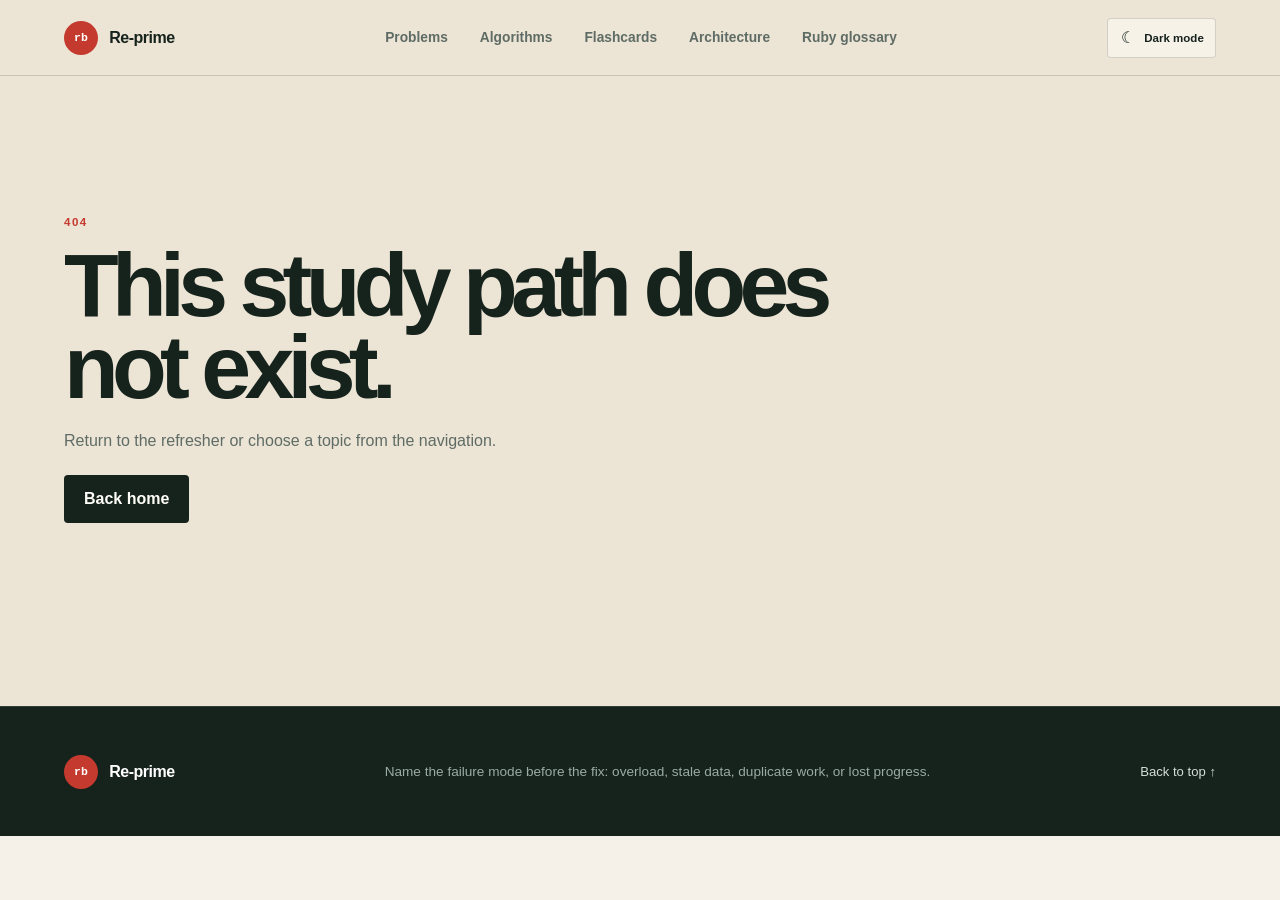
==== commit 7bc47e76: "feat: publish web page load architecture" ====
--- a/index.html
+++ b/index.html
@@ -21,8 +21,8 @@
       })();
     </script>
     <title>Ruby Re-prime — LeetCode Refresher</title>
-    <script type="module" crossorigin src="/assets/index-C2jdgZdV.js"></script>
-    <link rel="stylesheet" crossorigin href="/assets/index-CvdHVG1L.css">
+    <script type="module" crossorigin src="/assets/index-hylgc3L2.js"></script>
+    <link rel="stylesheet" crossorigin href="/assets/index-CC5N0j30.css">
   </head>
   <body>
     <div id="root"></div>
--- a/assets/index-CC5N0j30.css
+++ b/assets/index-CC5N0j30.css
@@ -0,0 +1 @@
+:root{--lightningcss-light:initial;--lightningcss-dark: ;color-scheme:light;--font-geist-sans:"Inter", "Helvetica Neue", Arial, sans-serif;--font-geist-mono:"SFMono-Regular", Consolas, "Liberation Mono", monospace;--ink:#16231d;--text:#16231d;--muted:#5e6c65;--paper:#f5f1e8;--cream:#ece4d5;--white:#fffdf8;--ruby:#c53a2e;--ruby-dark:#8f241d;--green:#1d5d48;--green-surface:#1d5d48;--ruby-surface:#8f241d;--line:#16231d29;--shadow:0 20px 50px #35271814;--hover:#f0eadf;--callout:#f3eee4;--translucent-panel:#fffdf88c;--nav-translucent:#ece4d5f5;--toolbar-translucent:#f5f1e8f7;--on-dark:#fffdf8;--button-bg:#16231d;--button-text:#fffdf8}:root[data-theme=dark]{--lightningcss-light: ;--lightningcss-dark:initial;color-scheme:dark;--text:#e8efeb;--muted:#a8b7af;--paper:#111914;--cream:#17231d;--white:#1c2922;--ruby:#ef7468;--ruby-dark:#ef7468;--green:#78c7a7;--line:#e8efeb29;--shadow:0 20px 55px #00000047;--hover:#24342b;--callout:#223128;--translucent-panel:#1c2922b8;--nav-translucent:#17231df5;--toolbar-translucent:#111914f7;--button-bg:#e8efeb;--button-text:#111914}*{box-sizing:border-box}html{scroll-behavior:smooth}body{background:var(--paper);color:var(--text);font-family:var(--font-geist-sans), sans-serif;margin:0}button,input{font:inherit}a{color:inherit;text-decoration:none}.hero{background:var(--cream);border-bottom:1px solid var(--line);min-height:auto;padding:0 5vw 4rem}.topbar{border-bottom:1px solid var(--line);justify-content:space-between;align-items:center;height:84px;display:flex}.brand{letter-spacing:-.03em;align-items:center;gap:.7rem;font-weight:700;display:inline-flex}.brand-mark{color:#fff;background:var(--ruby);width:34px;height:34px;font-family:var(--font-geist-mono), monospace;letter-spacing:0;border-radius:50%;place-items:center;font-size:.72rem;display:grid}.nav-links{color:var(--muted);gap:2rem;font-size:.9rem;display:flex}.nav-links a:hover{color:var(--ruby)}.hero-grid{grid-template-columns:1.1fr .9fr;align-items:start;gap:clamp(3rem,7vw,7rem);max-width:1240px;margin:0 auto;padding-top:clamp(2.5rem,6vw,4.5rem);display:grid}.kicker,.eyebrow,.card-label{color:var(--ruby);text-transform:uppercase;letter-spacing:.13em;font-size:.72rem;font-weight:750}h1{letter-spacing:-.075em;max-width:800px;margin:1rem 0 1.5rem;font-size:clamp(3.4rem,7vw,7.2rem);font-weight:640;line-height:.92}.hero-copy{max-width:650px;color:var(--muted);font-size:clamp(1.05rem,1.6vw,1.35rem);line-height:1.6}.hero h1{font-size:clamp(3.4rem,6vw,5.5rem)}.home-reminder{border-left:3px solid var(--ruby);background:var(--translucent-panel);max-width:680px;margin-top:2rem;padding:1.2rem 1.35rem}.home-reminder p{margin:0}.home-reminder p:last-child{color:var(--muted);margin-top:.5rem;font-size:1rem;line-height:1.6}.hero-actions{align-items:center;gap:1.5rem;margin-top:2.5rem;display:flex}.primary-button{background:var(--button-bg);color:var(--button-text);border-radius:4px;padding:.95rem 1.25rem;font-weight:650}.primary-button:hover{color:#fff;background:var(--ruby)}.text-button{color:var(--green);font-weight:650}.mental-model{background:var(--white);border:1px solid var(--line);box-shadow:var(--shadow);border-radius:8px;padding:1.8rem}.loop-row{border-top:1px solid var(--line);grid-template-columns:34px 90px 1fr;align-items:baseline;gap:.7rem;padding:1rem 0;display:grid}.loop-row span{color:var(--ruby);font-family:var(--font-geist-mono), monospace;font-size:.75rem}.loop-row p{color:var(--muted);margin:0;font-size:.83rem;line-height:1.4}.section{padding:7rem 5vw}.section-heading{max-width:1240px;margin:0 auto 3rem}.compact-heading{grid-template-columns:1fr 1.8fr;align-items:end;display:grid}h2{letter-spacing:-.06em;margin:.6rem 0 0;font-size:clamp(2.3rem,4.5vw,4.6rem);font-weight:620;line-height:1}h3{letter-spacing:-.035em}.version-note{max-width:680px;color:var(--muted);margin:1.2rem 0 0;line-height:1.6}.version-note strong{color:var(--green)}.workflow{background:var(--ink);color:var(--on-dark)}.workflow .kicker{color:#e86a5f}.workflow-grid{border-top:1px solid #fff3;border-left:1px solid #fff3;grid-template-columns:repeat(3,1fr);max-width:1240px;margin:0 auto;display:grid}.workflow-card{border-bottom:1px solid #fff3;border-right:1px solid #fff3;min-height:250px;padding:2rem}.workflow-card>span{font-family:var(--font-geist-mono);color:#e86a5f}.workflow-card h3{margin:3rem 0 .7rem;font-size:1.5rem}.workflow-card p{color:#b8c2bd;font-size:.94rem;line-height:1.6}.interview-script{background:#ffffff0d;border-left:3px solid #e86a5f;grid-template-columns:1fr 4fr;gap:2rem;max-width:1240px;margin:2rem auto 0;padding:1.5rem 2rem;display:grid}.interview-script span{color:#e86a5f;text-transform:uppercase;letter-spacing:.1em;font-size:.75rem}.interview-script p{margin:0;font-family:Georgia,serif;font-size:1.25rem;font-style:italic;line-height:1.5}.pattern-section{background:var(--paper)}.pattern-heading{justify-content:space-between;align-items:end;gap:3rem;display:flex}.search-box{background:var(--white);border:1px solid var(--line);border-radius:4px;align-items:center;gap:.8rem;width:min(430px,100%);padding:.9rem 1rem;display:flex}.search-box span{color:var(--ruby);font-size:1.4rem}.search-box input{width:100%;color:var(--text);background:0 0;border:0;outline:0}.search-box button{width:36px;height:36px;color:var(--muted);background:var(--cream);cursor:pointer;border:0;border-radius:50%;flex:0 0 36px;padding:0}.search-box button:hover,.search-box button:focus-visible{color:#fff;background:var(--ruby);outline:none}.topic-layout{grid-template-columns:210px 1fr;align-items:start;gap:3rem;max-width:1240px;margin:0 auto;display:grid}.topic-index{border-top:2px solid var(--text);flex-direction:column;gap:.7rem;padding:1.25rem 0;display:flex;position:sticky;top:2rem}.topic-index p{color:var(--ruby);text-transform:uppercase;letter-spacing:.1em;margin:0 0 .5rem;font-size:.72rem;font-weight:700}.topic-index a{color:var(--muted);font-size:.82rem}.topic-index a:hover{color:var(--ruby);transform:translate(3px)}.topics{grid-template-columns:repeat(2,minmax(0,1fr));gap:1.25rem;display:grid}.topic-card{background:var(--white);border:1px solid var(--line);border-radius:6px;min-width:0;padding:2rem;scroll-margin-top:1.5rem;box-shadow:0 8px 25px #35271809}.topic-card:hover{border-color:#c53a2e73}.topic-topline{justify-content:space-between;align-items:center;display:flex}.topic-number{color:var(--ruby);font-family:var(--font-geist-mono), monospace;font-size:.72rem}.review-check{color:var(--muted);cursor:pointer;align-items:center;gap:.45rem;font-size:.72rem;display:flex}.review-check input,.checklist-grid input{accent-color:var(--ruby)}.topic-card .eyebrow{margin:2.4rem 0 .45rem}.topic-card h3{margin:0 0 1.5rem;font-size:2rem}.recognize{background:var(--callout);border-left:2px solid var(--ruby);min-height:100px;padding:1rem}.recognize strong{margin-bottom:.35rem;font-size:.74rem;display:block}.recognize p{color:var(--muted);margin:0;font-size:.9rem;line-height:1.5}.complexity-line{color:var(--green);font-family:var(--font-geist-mono), monospace;font-size:.74rem;line-height:1.5}.code-wrap{margin:1.3rem 0;position:relative}pre{color:#dfe8e3;font:.78rem/1.65 var(--font-geist-mono), monospace;tab-size:2;background:#17231e;border-radius:4px;margin:0;padding:1.4rem;overflow-x:auto}.code-wrap pre{padding-top:3rem}.copy-button{color:#abb9b2;cursor:pointer;background:#23332b;border:1px solid #ffffff2b;border-radius:3px;padding:.35rem .55rem;font-size:.67rem;position:absolute;top:.6rem;right:.6rem}.copy-button:hover{color:#fff}.hljs-comment{color:#829b8f;font-style:italic}.hljs-keyword,.hljs-literal,.hljs-selector-tag{color:#ff8c82}.hljs-string,.hljs-symbol,.hljs-regexp{color:#b9d889}.hljs-title,.hljs-title.function_,.hljs-title.class_{color:#89c8ff}.hljs-number{color:#d7a8ff}.hljs-built_in,.hljs-type{color:#6ed2b0}.hljs-variable,.hljs-params{color:#f0dfac}.hljs-attr,.hljs-property{color:#ffd18a}.hljs-meta{color:#c7a7ff}.topic-card ul{color:var(--muted);margin:1rem 0 0;padding-left:1.2rem;font-size:.84rem;line-height:1.55}.topic-card li+li{margin-top:.45rem}.no-results{text-align:center;color:var(--muted);background:var(--white);grid-column:1/-1;padding:5rem}.ruby-section{background:var(--cream)}.shortcut-grid{border:1px solid var(--line);border-bottom:0;grid-template-columns:repeat(2,1fr);max-width:1240px;margin:0 auto;display:grid}.shortcut{border-right:1px solid var(--line);border-bottom:1px solid var(--line);background:var(--translucent-panel);grid-template-columns:160px 1fr;gap:1rem;padding:1.1rem 1.3rem;display:grid}.shortcut:nth-child(2n){border-right:0}.shortcut span{font-size:.83rem;font-weight:650}.shortcut code{color:var(--green);font:.77rem/1.5 var(--font-geist-mono), monospace;overflow-wrap:anywhere}.gotchas{color:#fff;background:var(--ruby-surface);grid-template-columns:.8fr 2fr;gap:3rem;max-width:1240px;margin:3rem auto 0;padding:2.5rem;display:grid}.gotchas h3{margin:.7rem 0;font-size:2rem}.gotchas .card-label{color:#ffafa8}.gotchas ul{color:#f3d7d3;margin:0;padding-left:1.2rem;line-height:1.7}.gotchas li+li{margin-top:.6rem}.gotchas code{color:#fff}.complexity-section{background:var(--white)}.complexity-table{border-top:2px solid var(--text);max-width:1240px;margin:0 auto}.complexity-row{border-bottom:1px solid var(--line);grid-template-columns:1fr 1.2fr 2fr;align-items:baseline;gap:2rem;padding:1.35rem .5rem;display:grid}.complexity-row strong{font-family:var(--font-geist-mono);color:var(--ruby)}.complexity-row span{font-weight:650}.complexity-row p{color:var(--muted);margin:0}.complexity-note{max-width:1240px;color:var(--muted);margin:1rem auto 0;font-size:.8rem}.final-checklist{background:var(--green-surface);color:#fff;grid-template-columns:1fr 1.5fr;align-items:start;gap:5rem;display:grid}.final-checklist .kicker{color:#a9d5c3}.checklist-grid{grid-template-columns:repeat(3,1fr);gap:.7rem;display:grid}.checklist-grid label{cursor:pointer;border:1px solid #ffffff40;padding:.8rem;font-size:.84rem}.checklist-grid label:has(input:checked){color:#b9daca;background:#0000001f;text-decoration:line-through}footer{background:var(--ink);color:#fff;border-top:1px solid #ffffff1f;justify-content:space-between;align-items:center;gap:2rem;min-height:130px;padding:2rem 5vw;display:flex}footer p{color:#9baca3;font-size:.85rem}footer>a:last-child{color:#d4ded8;font-size:.82rem}.site-nav{z-index:10;background:var(--cream);border-bottom:1px solid var(--line);justify-content:space-between;align-items:center;height:76px;padding:0 5vw;display:flex;position:relative}.site-nav-links{align-items:stretch;gap:2rem;height:100%;display:flex}.site-nav-links a{color:var(--muted);align-items:center;font-size:.86rem;font-weight:650;display:flex;position:relative}.site-nav-links a:hover,.site-nav-links a.active{color:var(--ruby)}.site-nav-links a.active:after{background:var(--ruby);content:"";height:3px;position:absolute;bottom:-1px;left:0;right:0}.site-nav-actions{align-items:center;gap:.75rem;display:flex}.theme-toggle{border:1px solid var(--line);min-height:40px;color:var(--text);background:var(--translucent-panel);cursor:pointer;border-radius:4px;justify-content:center;align-items:center;gap:.45rem;padding:.55rem .7rem;display:inline-flex}.theme-toggle:hover,.theme-toggle:focus-visible{color:var(--ruby);border-color:var(--ruby);outline:none}.theme-toggle>span{width:1.1rem;font-size:1rem;line-height:1}.theme-toggle strong{font-size:.72rem;font-weight:700}.theme-toggle-mobile{background:var(--cream);justify-content:space-between;width:100%;min-height:48px;padding-inline:.7rem}.theme-toggle-mobile>span{order:2}.theme-toggle-mobile strong{font-size:.92rem}.mobile-nav-menu{display:none;position:relative}.mobile-nav-button{border:1px solid var(--line);background:var(--translucent-panel);cursor:pointer;border-radius:4px;align-content:center;gap:5px;width:44px;height:44px;padding:0 10px;display:grid}.mobile-nav-button span{background:var(--text);width:100%;height:2px;transition:transform .18s,opacity .18s;display:block}.mobile-nav-menu.open .mobile-nav-button span:first-child{transform:translateY(7px)rotate(45deg)}.mobile-nav-menu.open .mobile-nav-button span:nth-child(2){opacity:0}.mobile-nav-menu.open .mobile-nav-button span:last-child{transform:translateY(-7px)rotate(-45deg)}.mobile-nav-panel{z-index:30;border:1px solid var(--line);background:var(--white);border-radius:6px;width:min(330px,100vw - 2.4rem);padding:.7rem;position:absolute;top:calc(100% + 10px);right:0;box-shadow:0 24px 60px #16231d33}.mobile-nav-panel[hidden]{display:none}.mobile-nav-panel p{color:var(--ruby);text-transform:uppercase;letter-spacing:.13em;margin:.8rem .7rem .35rem;font-size:.62rem;font-weight:750}.mobile-nav-panel a{min-height:44px;color:var(--text);border-radius:3px;justify-content:space-between;align-items:center;gap:1rem;padding:.75rem .7rem;font-size:.92rem;font-weight:650;display:flex}.mobile-nav-panel a:hover,.mobile-nav-panel a:focus-visible{background:var(--cream);outline:none}.mobile-nav-panel a.active{color:var(--ruby);background:var(--callout)}.mobile-nav-panel a span{color:var(--muted);text-transform:uppercase;letter-spacing:.1em;font-size:.62rem;font-weight:650}.study-row{transition:transform .18s}.study-row:hover{transform:translate(5px)}.outline-button,.quiet-button{border:1px solid var(--text);color:var(--text);cursor:pointer;background:0 0;border-radius:4px;justify-content:center;align-items:center;padding:.85rem 1.1rem;font-weight:650;display:inline-flex}.outline-button:hover{color:var(--paper);background:var(--text)}.quiet-button{border-color:var(--line);width:100%;color:var(--muted)}.home-topic-grid{border-top:1px solid var(--line);border-left:1px solid var(--line);grid-template-columns:repeat(4,minmax(0,1fr));max-width:1240px;margin:0 auto;display:grid}.home-topic-card{border-right:1px solid var(--line);border-bottom:1px solid var(--line);background:var(--white);flex-direction:column;min-height:215px;padding:1.5rem;transition:background .18s;display:flex}.home-topic-card:hover{background:var(--hover)}.home-topic-card>span,.case-card>span{color:var(--ruby);font:.7rem var(--font-geist-mono)}.home-topic-card p{color:var(--muted);text-transform:uppercase;letter-spacing:.1em;margin:auto 0 .4rem;font-size:.72rem}.home-topic-card h3{margin:0 0 1.4rem;font-size:1.45rem}.home-topic-card strong{color:var(--green);font:.7rem/1.45 var(--font-geist-mono)}.page-hero{background:var(--cream);border-bottom:1px solid var(--line);padding:clamp(3rem,5vw,4.5rem) 5vw}.page-hero-inner{max-width:1240px;margin:0 auto}.page-hero h1{max-width:970px;margin:.8rem 0 1.25rem;font-size:clamp(3rem,5.5vw,5.5rem)}.page-hero .hero-copy{max-width:820px;margin:0;font-size:1.08rem}.review-header{background:var(--cream);border-bottom:1px solid var(--line);padding:3rem 5vw}.review-header-inner{grid-template-columns:minmax(0,.8fr) minmax(360px,1.2fr);align-items:center;gap:clamp(2rem,7vw,7rem);max-width:1240px;margin:0 auto;display:grid}.review-header h1{margin:.65rem 0 0;font-size:clamp(3.2rem,6vw,5.8rem)}.review-reminder{border-left:3px solid var(--ruby);background:var(--translucent-panel);padding:1.25rem 1.4rem}.review-reminder p{margin:0}.review-reminder>p:last-of-type{color:var(--muted);margin-top:.55rem;line-height:1.6}.review-cues{flex-wrap:wrap;gap:.45rem;margin-top:1rem;display:flex}.review-cues span{border:1px solid var(--line);color:var(--green);background:var(--white);font:.69rem/1.35 var(--font-geist-mono);border-radius:3px;padding:.4rem .6rem}.hero-metrics{gap:1px;margin-top:2.5rem;display:flex}.hero-metrics>span{color:#fff;background:var(--ink);min-width:200px;font:.78rem var(--font-geist-mono);flex-direction:column;gap:.35rem;padding:1rem 1.2rem;display:flex}.hero-metrics small{color:#9eb0a6;font:.64rem var(--font-geist-sans);text-transform:uppercase;letter-spacing:.12em}.hero-pill-row{flex-wrap:wrap;gap:.5rem;margin-top:2.2rem;display:flex}.hero-pill-row span{border:1px solid var(--line);color:var(--green);background:var(--translucent-panel);border-radius:30px;padding:.45rem .7rem;font-size:.72rem;font-weight:650}.library-section{max-width:1380px;margin:0 auto}.library-toolbar{justify-content:space-between;align-items:center;gap:2rem;margin-bottom:2rem;display:flex}.library-toolbar>p{max-width:460px;color:var(--muted)}.guide-grid{border-top:1px solid var(--line);border-left:1px solid var(--line);grid-template-columns:repeat(3,minmax(0,1fr));display:grid}.guide-card{border-right:1px solid var(--line);border-bottom:1px solid var(--line);background:var(--white);flex-direction:column;min-height:370px;padding:2rem;display:flex}.guide-card:hover{background:var(--hover)}.guide-card-top{color:var(--ruby);font:.7rem var(--font-geist-mono);justify-content:space-between;display:flex}.guide-card-top em{color:var(--muted);font:650 .66rem var(--font-geist-sans);text-transform:uppercase;letter-spacing:.1em}.guide-card h2{margin:4rem 0 1rem;font-size:clamp(2rem,3vw,3rem)}.guide-card>p{color:var(--muted);margin:0;line-height:1.65}.guide-card-meta{justify-content:space-between;align-items:end;gap:1rem;margin-top:auto;padding-top:1.5rem;display:flex}.guide-card-meta code{color:var(--green);font:.66rem/1.4 var(--font-geist-mono)}.guide-card-meta strong{color:var(--ruby);font-size:.78rem}.detail-section,.arch-detail-layout{grid-template-columns:220px minmax(0,1fr);align-items:start;gap:clamp(3rem,6vw,7rem);max-width:1380px;margin:0 auto;display:grid}.detail-toc{border-top:2px solid var(--text);flex-direction:column;gap:.7rem;padding-top:1rem;display:flex;position:sticky;top:2rem}.detail-toc p{color:var(--ruby);text-transform:uppercase;letter-spacing:.12em;margin:1.3rem 0 .2rem;font-size:.68rem;font-weight:750}.detail-toc a{color:var(--muted);font-size:.78rem}.detail-toc a:first-child{color:var(--green);font-weight:700}.detail-content,.arch-detail-content{min-width:0}.detail-content>section,.arch-detail-content>section,.arch-detail-content>.arch-list-section{scroll-margin-top:2rem}.mental-callout{color:#fff;background:var(--green-surface);padding:clamp(2rem,5vw,4rem)}.mental-callout .card-label{color:#a9d5c3}.mental-callout h2{max-width:900px;font-size:clamp(2.2rem,4.7vw,4.8rem)}.concept-primer{background:var(--cream);margin:1px 0 5rem;padding:clamp(2rem,5vw,4rem);scroll-margin-top:2rem}.concept-primer>h2{max-width:850px}.primer-intro{max-width:850px;color:var(--muted);margin:1.5rem 0 3rem;font-size:1.05rem;line-height:1.75}.primer-walkthrough{border-top:1px solid var(--line);border-left:1px solid var(--line);grid-template-columns:repeat(4,1fr);display:grid}.primer-walkthrough article{border-right:1px solid var(--line);border-bottom:1px solid var(--line);background:var(--white);flex-direction:column;min-height:235px;padding:1.4rem;display:flex}.primer-walkthrough span{color:var(--ruby);font:.68rem var(--font-geist-mono)}.primer-walkthrough h3{margin:2rem 0 .7rem}.primer-walkthrough code{color:var(--green);font:.75rem var(--font-geist-mono)}.primer-walkthrough p{color:var(--muted);margin:auto 0 0;font-size:.8rem;line-height:1.55}.primer-terms{background:var(--line);grid-template-columns:repeat(2,1fr);gap:1px;margin-top:2.5rem;display:grid}.primer-terms article{background:var(--translucent-panel);padding:1.3rem}.primer-terms h3{color:var(--green);margin:0 0 .5rem;font-size:1rem}.primer-terms p{color:var(--muted);margin:0;font-size:.82rem;line-height:1.6}.related-problems{margin:5rem 0;scroll-margin-top:2rem}.related-problems>h2{max-width:760px}.related-intro{color:var(--muted);margin:1rem 0 2rem}.related-problem-grid{background:var(--line);grid-template-columns:repeat(2,minmax(0,1fr));gap:1px;display:grid}.related-problem-grid a{background:var(--white);flex-direction:column;min-width:0;padding:1.4rem;display:flex}.related-problem-grid a:hover{background:var(--cream)}.related-problem-grid span{color:var(--ruby);font:.66rem/1.45 var(--font-geist-mono);text-transform:uppercase}.related-problem-grid h3{margin:1.5rem 0 .7rem;font-size:1.35rem}.related-problem-grid p{color:var(--muted);margin:0;font-size:.84rem;line-height:1.55}.related-problem-grid strong{color:var(--green);margin-top:auto;padding-top:1.2rem;font-size:.75rem}.decision-grid{background:var(--line);grid-template-columns:1fr 1fr;gap:1px;margin:1px 0 5rem;display:grid}.bullet-panel{background:var(--white);padding:2rem}.bullet-panel.yes{border-top:4px solid var(--green)}.bullet-panel.no{border-top:4px solid var(--ruby)}.bullet-panel h3{margin:0 0 1rem;font-size:1.4rem}.bullet-panel ul,.arch-list-section ul{color:var(--muted);margin:0;padding-left:1.2rem;line-height:1.65}.bullet-panel li+li,.arch-list-section li+li{margin-top:.6rem}.method-section,.example-section,.ruby-example,.pitfall-section,.component-section,.tradeoff-section,.failure-section,.flow-section,.deep-dive{margin-top:6rem}.method-section>ol,.flow-section>ol{border-top:1px solid var(--line);margin:2.5rem 0 0;padding:0;list-style:none}.method-section>ol>li,.flow-section>ol>li{border-bottom:1px solid var(--line);grid-template-columns:50px 1fr;gap:1.2rem;padding:1.2rem 0;display:grid}.method-section>ol>li>span,.flow-section>ol>li>span{color:var(--ruby);font:.8rem var(--font-geist-mono)}.method-section>ol>li>p,.flow-section>ol>li>p{color:var(--muted);margin:0;line-height:1.6}.pitfall-section>div{grid-template-columns:repeat(3,1fr);margin-top:2rem;display:grid}.pitfall-section>div p{color:var(--muted);border:1px solid var(--line);background:var(--white);margin:0;padding:1.4rem;line-height:1.55}.example-grid{grid-template-columns:1fr 1fr;gap:1.2rem;margin-top:2rem;display:grid}.example-card{background:var(--white);border:1px solid var(--line);padding:2rem}.example-card>div span{color:var(--ruby);text-transform:uppercase;font-size:.68rem;font-weight:750}.example-card h3{margin:.5rem 0 1.5rem;font-size:1.6rem}.example-card>p{color:var(--muted);line-height:1.6}.example-card dl{grid-template-columns:75px 1fr;gap:.8rem 1rem;margin:2rem 0 0;display:grid}.example-card dt{color:var(--ruby);text-transform:uppercase;font-size:.7rem;font-weight:750}.example-card dd{color:var(--muted);margin:0;font-size:.84rem;line-height:1.5}.ruby-example .code-wrap{margin-top:2rem}.ruby-example pre{padding:2rem;font-size:.84rem}.next-guide{grid-template-columns:1fr 1fr;gap:1px;max-width:1240px;margin:0 auto 7rem;padding:0 5vw;display:grid}.next-guide a{border:1px solid var(--line);background:var(--white);flex-direction:column;gap:.5rem;padding:1.5rem;display:flex}.next-guide a:last-child{text-align:right}.next-guide small{color:var(--muted);text-transform:uppercase;letter-spacing:.1em}.flash-section{grid-template-columns:260px minmax(0,1fr);align-items:start;gap:clamp(3rem,6vw,7rem);max-width:1380px;margin:0 auto;padding:6rem 5vw 8rem;display:grid}.flash-sidebar{position:sticky;top:2rem}.deck-switcher{background:var(--line);grid-template-columns:1fr 1fr;gap:1px;margin-bottom:1.5rem;padding:1px;display:grid}.deck-switcher button{min-height:70px;color:var(--muted);background:var(--white);cursor:pointer;border:0;flex-direction:column;justify-content:center;align-items:flex-start;gap:.2rem;padding:.7rem;font-weight:700;display:flex}.deck-switcher button.active{color:#fff;background:var(--green-surface)}.deck-switcher button span{opacity:.72;font-size:.62rem;font-weight:500}.flash-stats{border-top:2px solid var(--text);grid-template-columns:repeat(3,1fr);display:grid}.flash-stats div{border-bottom:1px solid var(--line);flex-direction:column;gap:.2rem;padding:1rem .4rem;display:flex}.flash-stats strong{color:var(--ruby);font:1.3rem var(--font-geist-mono)}.flash-stats span{color:var(--muted);font-size:.65rem}.filter-label{color:var(--muted);text-transform:uppercase;letter-spacing:.1em;flex-direction:column;gap:.6rem;margin:2rem 0;font-size:.72rem;font-weight:700;display:flex}.filter-label select{border:1px solid var(--line);color:var(--text);background:var(--white);padding:.8rem}.problem-deck-note{border-left:3px solid var(--ruby);background:var(--white);margin:2rem 0;padding:1.2rem}.problem-deck-note p:last-child{color:var(--muted);margin:.6rem 0 0;font-size:.78rem;line-height:1.55}.leitner-explainer{background:var(--cream);border:1px solid var(--line);margin:2rem 0}.leitner-explainer summary{color:var(--green);cursor:pointer;padding:1rem 1.2rem;font-size:.76rem;font-weight:750}.leitner-explainer ol{color:var(--muted);padding-left:1.2rem;font-size:.78rem;line-height:1.6}.leitner-explainer[open] ol{margin:0 1.2rem 1.2rem}.leitner-explainer li+li{margin-top:.5rem}.session-bar{color:var(--muted);justify-content:space-between;gap:1rem;margin-bottom:1rem;font-size:.72rem;display:flex}.flash-card{background:var(--white);border:1px solid var(--line);min-height:590px;box-shadow:var(--shadow);flex-direction:column;padding:clamp(2rem,5vw,4.5rem);display:flex}.flash-card-meta{color:var(--muted);text-transform:uppercase;letter-spacing:.1em;justify-content:space-between;align-items:center;gap:1rem;font-size:.68rem;display:flex}.flash-card-meta>div{align-items:center;gap:.9rem;display:flex}.skip-button{border:1px solid var(--line);min-height:36px;color:var(--green);background:var(--paper);text-transform:none;letter-spacing:0;cursor:pointer;border-radius:3px;padding:.45rem .65rem;font-size:.68rem;font-weight:750}.skip-button:hover,.skip-button:focus-visible{border-color:var(--green);outline:none}.skip-button:disabled{color:var(--muted);cursor:not-allowed;opacity:.48}.skip-button kbd{margin-left:.25rem}.flash-question{margin:auto 0}.flash-question h2{white-space:pre-line;max-width:850px;font-size:clamp(2.3rem,5vw,5rem)}.flash-answer{border-top:1px solid var(--line);margin:auto 0;padding-top:2rem}.flash-answer h3{margin:.8rem 0;font-size:clamp(1.7rem,3vw,3rem)}.flash-answer>p:not(.card-label){max-width:780px;color:var(--muted);line-height:1.65}.flash-study-link{border:1px solid var(--line);background:var(--cream);justify-content:space-between;align-items:center;gap:1rem;max-width:780px;margin-top:1.5rem;padding:.9rem 1rem;display:flex}.flash-study-link span{color:var(--muted);font-size:.72rem}.flash-study-link strong{color:var(--green);font-size:.8rem}.flash-study-link:hover{border-color:var(--green)}.reveal-button{color:var(--button-text);background:var(--button-bg);cursor:pointer;border:0;border-radius:4px;padding:1.1rem}kbd{font:.65rem var(--font-geist-mono);opacity:.75;border:1px solid;border-radius:3px;padding:.15rem .35rem}.grade-buttons{grid-template-columns:1fr 1fr;gap:.8rem;display:grid}.grade-buttons button{text-align:left;border:1px solid var(--line);background:var(--paper);cursor:pointer;border-radius:4px;grid-template-columns:28px 1fr;padding:1rem;display:grid}.grade-buttons button:hover{border-color:var(--text)}.grade-buttons button>span{grid-row:1/3}.grade-buttons small{color:var(--muted)}.again-button{color:var(--ruby)}.got-button{color:var(--green)}.session-complete{background:var(--white);border:1px solid var(--line);flex-direction:column;justify-content:center;min-height:590px;padding:clamp(2rem,5vw,5rem);display:flex}.session-complete>p:not(.kicker){color:var(--muted)}.session-complete>div{gap:.8rem;margin-top:2rem;display:flex}.keyboard-note{color:var(--muted);text-align:center;font-size:.7rem}.architecture-principle{text-align:center;max-width:1100px;margin:0 auto}.architecture-principle blockquote{letter-spacing:-.035em;margin:1.5rem auto;font:italic clamp(1.8rem,4vw,3.7rem)/1.2 Georgia,serif}.architecture-principle>p:last-child{max-width:760px;color:var(--muted);margin:2rem auto 0;line-height:1.7}.architecture-glossary-callout{border-top:1px solid var(--line);border-bottom:1px solid var(--line);grid-template-columns:1.15fr .85fr;align-items:end;gap:clamp(2rem,7vw,7rem);max-width:1240px;margin:0 auto 7rem;padding-block:3rem;display:grid}.architecture-glossary-callout h2{font-size:clamp(2.2rem,4vw,4rem)}.architecture-glossary-callout>div:last-child>p{color:var(--muted);margin:0 0 2rem;line-height:1.7}.interview-timeline{color:#fff;background:var(--ink)}.interview-timeline .kicker{color:#e86a5f}.timeline-grid{border-top:1px solid #ffffff2e;border-left:1px solid #ffffff2e;grid-template-columns:repeat(6,1fr);max-width:1240px;margin:0 auto;display:grid}.timeline-grid article{border-bottom:1px solid #ffffff2e;border-right:1px solid #ffffff2e;padding:1.4rem}.timeline-grid span{color:#e86a5f;font:.72rem var(--font-geist-mono)}.timeline-grid h3{margin:2.5rem 0 .7rem}.timeline-grid p{color:#aebbb4;font-size:.78rem;line-height:1.55}.foundation-grid{background:var(--line);grid-template-columns:repeat(3,1fr);gap:1px;max-width:1240px;margin:0 auto;display:grid}.foundation-grid article{background:var(--white);padding:2rem}.foundation-grid article>span{color:var(--ruby);font:.7rem var(--font-geist-mono)}.foundation-grid h3{margin:2rem 0 1rem;font-size:1.7rem}.foundation-grid strong{min-height:50px;color:var(--green);line-height:1.45;display:block}.foundation-grid ul{color:var(--muted);padding-left:1.1rem;font-size:.82rem;line-height:1.6}.case-study-section{background:var(--cream)}.case-grid{grid-template-columns:repeat(3,1fr);gap:1.2rem;max-width:1240px;margin:0 auto;display:grid}.case-card{background:var(--white);border:1px solid var(--line);flex-direction:column;min-height:410px;padding:2rem;display:flex}.case-card:hover{box-shadow:var(--shadow);transform:translateY(-3px)}.case-card>p{color:var(--ruby);text-transform:uppercase;letter-spacing:.1em;margin:auto 0 .5rem;font-size:.7rem;font-weight:750}.case-card h3{margin:0;font-size:2.1rem}.case-card ul{color:var(--muted);padding-left:1.1rem;font-size:.8rem;line-height:1.55}.case-card>strong{color:var(--green);margin-top:1rem;font-size:.78rem}.pressure-section{color:#fff;background:var(--ruby-surface);grid-template-columns:.8fr 1.7fr;gap:5rem;display:grid}.pressure-section .kicker{color:#ffafa8}.pressure-grid{border-top:1px solid #ffffff40;border-left:1px solid #ffffff40;grid-template-columns:repeat(3,1fr);display:grid}.pressure-grid p{border-bottom:1px solid #ffffff40;border-right:1px solid #ffffff40;margin:0;padding:1.3rem}.glossary-intro{grid-template-columns:1.25fr .75fr;align-items:end;gap:clamp(2rem,7vw,7rem);max-width:1240px;margin:0 auto;display:grid}.glossary-intro h2{font-size:clamp(2.5rem,5vw,5.2rem)}.glossary-intro>p{color:var(--muted);margin:0;line-height:1.75}.architecture-glossary-section{background:var(--cream);padding-top:1rem}.glossary-toolbar{background:var(--white);border:1px solid var(--line);max-width:1240px;margin:0 auto 2rem;padding:1.3rem}.glossary-search{color:var(--text);grid-template-columns:190px 1fr;align-items:center;gap:1rem;font-size:.78rem;font-weight:700;display:grid}.glossary-search>div{background:var(--paper);border:1px solid var(--line);align-items:center;gap:.7rem;padding:.65rem .8rem;display:flex}.glossary-search>div>span{color:var(--ruby);font-size:1.3rem}.glossary-search input{width:100%;min-width:0;color:var(--text);background:0 0;border:0;outline:0}.glossary-search button{width:28px;height:28px;color:var(--muted);background:var(--cream);cursor:pointer;border:0;border-radius:50%;flex:0 0 28px;padding:0}.glossary-search button:hover,.glossary-search button:focus-visible{color:#fff;background:var(--ruby)}.glossary-categories{flex-wrap:wrap;gap:.45rem;margin-top:1rem;display:flex}.glossary-categories button{color:var(--muted);border:1px solid var(--line);cursor:pointer;background:0 0;padding:.55rem .75rem;font-size:.72rem}.glossary-categories button:hover,.glossary-categories button:focus-visible{color:var(--ruby);border-color:var(--ruby)}.glossary-categories button.active{color:#fff;background:var(--green-surface);border-color:var(--green-surface)}.glossary-toolbar>p{color:var(--muted);margin:1rem 0 0;font-size:.7rem}.glossary-grid{grid-template-columns:repeat(2,minmax(0,1fr));align-items:start;gap:1.2rem;max-width:1240px;margin:0 auto;display:grid}.glossary-entry{background:var(--white);border:1px solid var(--line);padding:clamp(1.4rem,3vw,2.2rem);scroll-margin-top:1.5rem;position:relative;box-shadow:0 8px 25px #35271809}.glossary-entry header{color:var(--ruby);font:.68rem var(--font-geist-mono);justify-content:space-between;gap:1rem;display:flex}.glossary-entry header p{color:var(--muted);font:700 .65rem var(--font-geist-sans);text-align:right;text-transform:uppercase;letter-spacing:.09em;margin:0}.glossary-entry h2{margin:2.5rem 0 1rem;font-size:clamp(2.25rem,4vw,3.6rem)}.glossary-definition{margin:0;font-size:1.05rem;line-height:1.65}.glossary-entry aside{background:var(--callout);border-left:3px solid var(--green);margin:1.5rem 0 2rem;padding:1rem 1.1rem}.glossary-entry aside strong{color:var(--green);text-transform:uppercase;letter-spacing:.08em;font-size:.74rem}.glossary-entry aside p{color:var(--muted);margin:.45rem 0 0;font-size:.88rem;line-height:1.6}.glossary-examples>ol{counter-reset:glossary-example;margin:.8rem 0 0;padding:0;list-style:none}.glossary-examples li{counter-increment:glossary-example;border-top:1px solid var(--line);grid-template-columns:120px 1fr;gap:1rem;padding:1rem 0;display:grid}.glossary-examples li strong:before{content:"0" counter(glossary-example) " · ";color:var(--ruby);font-family:var(--font-geist-mono);font-weight:500}.glossary-examples li strong{font-size:.78rem;line-height:1.45}.glossary-examples li p{color:var(--muted);margin:0;font-size:.84rem;line-height:1.6}.glossary-anchor{color:var(--green);font:.68rem var(--font-geist-mono);margin-top:1.2rem;display:inline-block}.glossary-empty{text-align:center;background:var(--white);border:1px solid var(--line);max-width:1240px;min-height:430px;margin:0 auto;padding:clamp(2rem,7vw,6rem)}.glossary-empty h2{margin-bottom:2rem}.prompt-card{background:var(--cream);border-left:4px solid var(--ruby);padding:clamp(2rem,5vw,4rem)}.prompt-card h2{font-size:clamp(2rem,4vw,4rem)}.prompt-card>p:not(.card-label){color:var(--muted);line-height:1.65}.prompt-card .design-note{border-top:1px solid var(--line);margin-top:1.5rem;padding-top:1.2rem}.prompt-card .design-note strong{color:var(--text)}.arch-list-section{margin-top:5rem;scroll-margin-top:2rem}.arch-list-section h2{margin-bottom:2rem}.arch-list-section li{padding:.35rem 0;font-size:1rem}.contract-grid{background:var(--line);grid-template-columns:1fr 1fr;gap:1px;margin-top:6rem;scroll-margin-top:2rem;display:grid}.contract-grid>div{background:var(--white);padding:2rem}.contract-grid h2{margin-bottom:2rem;font-size:2.5rem}.contract-grid code{color:#dfe8e3;background:var(--ink);font:.72rem/1.5 var(--font-geist-mono);margin-top:.7rem;padding:.8rem;display:block}.contract-grid div>p:not(.kicker){color:var(--muted);border-bottom:1px solid var(--line);padding-bottom:1rem;line-height:1.55}.component-grid{background:var(--line);grid-template-columns:repeat(2,1fr);gap:1px;margin-top:2rem;display:grid}.component-grid article{background:var(--white);padding:1.7rem}.component-grid h3{margin:0 0 .7rem;font-size:1.35rem}.component-grid strong{color:var(--green);font-size:.85rem}.component-grid p{color:var(--muted);font-size:.84rem;line-height:1.6}.additional-flow-grid{background:var(--line);grid-template-columns:repeat(2,1fr);gap:1px;margin-top:2rem;display:grid}.additional-flow-grid article{background:var(--white);padding:1.7rem}.additional-flow-grid h3{margin-top:0;font-size:1.25rem}.additional-flow-grid ol{color:var(--muted);margin:1rem 0 0;padding-left:1.2rem;line-height:1.6}.additional-flow-grid li+li{margin-top:.65rem}.tradeoff-section>article{border-bottom:1px solid var(--line);padding:2rem 0}.tradeoff-section article h3{font-size:1.5rem}.tradeoff-section article>div{grid-template-columns:1fr 1fr;gap:1rem;display:grid}.tradeoff-section article p{color:var(--muted);background:var(--white);border:1px solid var(--line);margin:0;padding:1rem;line-height:1.55}.tradeoff-section article p span{color:var(--ruby);font:.7rem var(--font-geist-mono);margin-bottom:.5rem;display:block}.tradeoff-section article>strong{color:var(--green);margin-top:1rem;line-height:1.5;display:block}.failure-section>div{background:var(--line);grid-template-columns:1fr 1fr;gap:1px;margin-top:2rem;display:grid}.failure-section article{background:var(--white);padding:1.5rem}.failure-section h3{color:var(--ruby);margin-top:0}.failure-section p{color:var(--muted);line-height:1.6}.readiness-section{margin-top:6rem;scroll-margin-top:2rem}.readiness-section>div{background:var(--line);grid-template-columns:repeat(2,1fr);gap:1px;margin-top:2rem;display:grid}.readiness-section article{background:var(--white);padding:1.7rem}.readiness-section h3{color:var(--green);margin-top:0}.readiness-section ul{color:var(--muted);margin:0;padding-left:1.15rem;line-height:1.6}.readiness-section li+li{margin-top:.65rem}.deep-dive{color:#fff;background:var(--green-surface);padding:2rem}.deep-dive .kicker{color:#a9d5c3}.deep-dive div{flex-wrap:wrap;gap:.5rem;margin-top:2rem;display:flex}.deep-dive span{border:1px solid #ffffff4d;padding:.55rem .7rem;font-size:.78rem}.next-guide.single{grid-template-columns:1fr}.not-found{background:var(--cream);min-height:70vh;padding:8rem 5vw}.not-found p:not(.kicker){color:var(--muted);margin-bottom:2.5rem}.problem-library{max-width:1380px;margin:0 auto}.problem-grid{border-top:1px solid var(--line);border-left:1px solid var(--line);grid-template-columns:repeat(3,minmax(0,1fr));display:grid}.problem-card{border-right:1px solid var(--line);border-bottom:1px solid var(--line);background:var(--white);flex-direction:column;min-height:425px;padding:1.8rem;display:flex}.problem-card:hover{background:var(--hover)}.problem-card>div{color:var(--ruby);font:.7rem var(--font-geist-mono);justify-content:space-between;gap:1rem;display:flex}.problem-card>div em{color:var(--muted);font:650 .65rem var(--font-geist-sans);text-transform:uppercase;letter-spacing:.09em;text-align:right}.problem-card h2{margin:3.5rem 0 1rem;font-size:clamp(2rem,3vw,3rem)}.problem-card>p{color:var(--muted);line-height:1.6}.problem-card>strong{color:var(--green);margin-top:auto;padding-top:1.5rem;font-size:.85rem;line-height:1.45}.problem-card dl{border-top:1px solid var(--line);grid-template-columns:45px 1fr;gap:.35rem .8rem;margin:1.2rem 0 0;padding-top:1rem;display:grid}.problem-card dt{color:var(--muted);text-transform:uppercase;letter-spacing:.08em;font-size:.65rem}.problem-card dd{font:.7rem var(--font-geist-mono);margin:0}.problem-metrics>span:first-child{min-width:min(420px,45vw)}.problem-detail-layout{grid-template-columns:220px minmax(0,1fr);align-items:start;gap:clamp(3rem,6vw,7rem);max-width:1380px;margin:0 auto;display:grid}.problem-detail-content{min-width:0}.related-algorithms{border-left:3px solid var(--ruby);background:var(--cream);grid-template-columns:minmax(190px,.7fr) minmax(0,1.3fr);gap:1.5rem;margin-bottom:3rem;padding:1.4rem;display:grid}.related-algorithms p{margin:0}.related-algorithms>div:first-child>p:last-child{color:var(--muted);margin-top:.55rem;font-size:.82rem;line-height:1.5}.related-algorithms>div:last-child{background:var(--line);grid-template-columns:repeat(2,minmax(0,1fr));gap:1px;display:grid}.related-algorithms a{background:var(--white);flex-direction:column;gap:.4rem;min-width:0;padding:1rem;display:flex}.related-algorithms a:hover{background:var(--paper)}.related-algorithms a span{color:var(--muted);text-transform:uppercase;letter-spacing:.08em;font-size:.62rem}.related-algorithms a strong{color:var(--green);font-size:.84rem;line-height:1.35}.problem-markdown{min-width:0;max-width:960px}.markdown-content>:first-child{margin-top:0}.markdown-content h2{border-bottom:1px solid var(--line);margin:5rem 0 1.4rem;padding-bottom:.8rem;scroll-margin-top:2rem;font-size:clamp(2.1rem,4vw,4rem)}.markdown-content h3{margin:3rem 0 1rem;font-size:1.65rem}.markdown-content h4{color:var(--green);margin:2rem 0 .7rem;font-size:1.1rem}.markdown-content p,.markdown-content li{color:var(--muted);line-height:1.75}.markdown-content strong{color:var(--text)}.markdown-content ul,.markdown-content ol{padding-left:1.4rem}.markdown-content li+li{margin-top:.45rem}.markdown-content blockquote{border-left:4px solid var(--ruby);background:var(--cream);margin:2rem 0;padding:1.5rem 2rem}.markdown-content blockquote p{color:var(--text);margin:0;font:italic 1.2rem/1.6 Georgia,serif}.markdown-content pre{margin:1.5rem 0;padding:1.6rem;font-size:.82rem}.markdown-content :not(pre)>code{color:var(--green);background:var(--cream);font:.82em var(--font-geist-mono);border-radius:3px;padding:.15rem .35rem}.markdown-content table{border-collapse:collapse;width:100%;margin:2rem 0;font-size:.84rem}.markdown-content th,.markdown-content td{border:1px solid var(--line);text-align:left;padding:.8rem}.markdown-content th{background:var(--cream)}.markdown-content td{color:var(--muted);background:var(--white)}.markdown-content details{margin-top:1.5rem}.markdown-content summary{border:1px solid var(--line);background:var(--cream);color:var(--green);cursor:pointer;padding:1rem 1.2rem;font-weight:700}.markdown-content details[open] summary{margin-bottom:2rem}.convention-intro{background:var(--white)}.principle-grid{border-top:1px solid var(--line);border-left:1px solid var(--line);grid-template-columns:repeat(4,1fr);max-width:1240px;margin:0 auto;display:grid}.principle-grid article{border-right:1px solid var(--line);border-bottom:1px solid var(--line);flex-direction:column;min-height:255px;padding:1.7rem;display:flex}.principle-grid span{color:var(--ruby);font:.7rem var(--font-geist-mono)}.principle-grid h3{margin:auto 0 .7rem;font-size:1.45rem}.principle-grid p{color:var(--muted);margin:0;font-size:.86rem;line-height:1.6}.convention-section{background:var(--paper)}.convention-section .pattern-heading>p{max-width:430px;color:var(--muted);line-height:1.6}.convention-table{border-top:2px solid var(--text);max-width:1240px;margin:0 auto}.convention-row{border-bottom:1px solid var(--line);grid-template-columns:1.1fr 1.45fr 1.45fr 2fr;align-items:start;gap:1.2rem;padding:1.3rem .5rem;display:grid}.convention-row>strong{font-size:.86rem}.convention-row code{color:var(--green);background:var(--white);font:.72rem/1.55 var(--font-geist-mono);overflow-wrap:anywhere;padding:.25rem .4rem}.convention-row .avoid-code{color:var(--ruby);-webkit-text-decoration:line-through #c53a2e59;text-decoration:line-through #c53a2e59}.convention-row p{color:var(--muted);margin:0;font-size:.82rem;line-height:1.55}.convention-head{color:var(--muted);text-transform:uppercase;letter-spacing:.1em;font-size:.65rem}.convention-head strong{font-size:.65rem}.convention-example{color:#fff;background:var(--ink);grid-template-columns:.8fr 1.4fr;align-items:start;gap:clamp(3rem,7vw,8rem);display:grid}.convention-example .kicker{color:#e86a5f}.convention-example>div>p:last-child{color:#aebbb4;line-height:1.65}.convention-example .code-wrap{margin:0}@media (width<=980px){.hero-grid,.compact-heading,.final-checklist,.review-header-inner{grid-template-columns:1fr}.hero-grid{padding-top:3rem}.mental-model{transform:none}.workflow-grid{grid-template-columns:repeat(2,1fr)}.topic-layout{grid-template-columns:1fr}.topic-index{display:none}.pattern-heading{flex-direction:column;align-items:stretch}.search-box{width:100%}.gotchas{grid-template-columns:1fr}.compact-heading{gap:1rem}.home-topic-grid,.guide-grid,.case-grid,.problem-grid{grid-template-columns:repeat(2,1fr)}.detail-section,.arch-detail-layout,.flash-section,.problem-detail-layout{grid-template-columns:1fr}.detail-toc,.flash-sidebar{position:static}.detail-toc{display:none}.problem-detail-layout .detail-toc{background:var(--line);border-top:0;grid-template-columns:repeat(3,minmax(0,1fr));gap:1px;padding:0;display:grid}.problem-detail-layout .detail-toc p{display:none}.problem-detail-layout .detail-toc a{min-height:56px;color:var(--green);background:var(--white);align-items:center;padding:.8rem;font-size:.72rem;font-weight:700;line-height:1.35;display:flex}.timeline-grid{grid-template-columns:repeat(3,1fr)}.foundation-grid{grid-template-columns:repeat(2,1fr)}.pressure-section{grid-template-columns:1fr}.primer-walkthrough,.principle-grid{grid-template-columns:repeat(2,1fr)}.architecture-glossary-callout,.glossary-intro,.glossary-grid{grid-template-columns:1fr}.convention-row{grid-template-columns:1fr 1.3fr 1.3fr}.convention-row p{grid-column:1/-1}.convention-head strong:last-child{display:none}.convention-example{grid-template-columns:minmax(0,1fr)}.convention-example>*{min-width:0}}@media (width<=1100px){.topbar .nav-links{display:none}.topbar .mobile-nav-menu{display:block}}@media (width<=700px){.hero{padding-inline:1.2rem}.nav-links,.site-nav-links{display:none}.mobile-nav-menu{display:block}.topbar{z-index:20;position:relative}.site-nav{z-index:20;background:var(--nav-translucent);-webkit-backdrop-filter:blur(12px);backdrop-filter:blur(12px);height:64px;padding-inline:1.2rem;position:sticky;top:0}.theme-toggle-desktop{display:none}.section{padding:4rem 1.2rem}.architecture-glossary-callout{margin-bottom:4rem;padding-block:2.5rem}h1{font-size:clamp(3rem,15vw,5rem)}.hero-grid{gap:2.5rem;padding-top:2.5rem}.hero h1{font-size:clamp(3.2rem,14vw,4.6rem)}.home-reminder{margin-top:1.5rem}.page-hero{padding:2.25rem 1.2rem}.page-hero h1{margin:.65rem 0 1rem;font-size:clamp(2.65rem,12vw,3.7rem)}.page-hero .hero-copy{margin-bottom:0;font-size:1rem;line-height:1.55}.review-header{padding:2.25rem 1.2rem}.review-header-inner{gap:1.4rem}.review-header h1{font-size:clamp(3rem,14vw,4.2rem)}.review-reminder{padding:1rem 1.1rem}.review-cues{gap:.35rem}.review-cues span{font-size:.64rem}.hero-actions{flex-direction:column;align-items:flex-start}.loop-row{grid-template-columns:28px 75px 1fr}.workflow-grid,.topics,.shortcut-grid{grid-template-columns:1fr}.workflow-card{min-height:220px}.interview-script{grid-template-columns:1fr}.topic-card{padding:1.25rem}.shortcut{border-right:0;grid-template-columns:1fr}.complexity-row{grid-template-columns:1fr 1fr;gap:.5rem}.complexity-row p{grid-column:1/-1}.checklist-grid{grid-template-columns:repeat(2,1fr)}footer{flex-direction:column;align-items:flex-start}.home-topic-grid,.guide-grid,.case-grid,.foundation-grid,.problem-grid{grid-template-columns:1fr}.library-toolbar{z-index:8;background:var(--toolbar-translucent);-webkit-backdrop-filter:blur(12px);backdrop-filter:blur(12px);border-bottom:1px solid var(--line);gap:.45rem;margin:0 -1.2rem 1rem;padding:.75rem 1.2rem;position:sticky;top:64px}.library-toolbar>p{margin:0;font-size:.73rem;line-height:1.35}.search-box{padding:.55rem .7rem}.glossary-search{grid-template-columns:1fr;gap:.55rem}.glossary-categories{grid-template-columns:repeat(2,minmax(0,1fr));display:grid}.glossary-categories button:first-child{grid-column:1/-1}.glossary-entry{padding:1.25rem}.glossary-entry h2{margin-top:1.8rem}.glossary-examples li{grid-template-columns:1fr;gap:.35rem}.guide-card,.problem-card{min-height:0;padding:1.25rem}.guide-card h2,.problem-card h2{margin:1.6rem 0 .8rem;font-size:2rem}.guide-card>p,.problem-card>p{margin:0;font-size:.9rem;line-height:1.5}.guide-card-meta,.problem-card>strong{margin-top:1.2rem;padding-top:1rem}.problem-card dl{margin-top:.9rem;padding-top:.8rem}.problem-metrics{grid-template-columns:1fr 1fr;display:grid}.problem-metrics>span{min-width:0}.problem-metrics>span:first-child{grid-column:1/-1;min-width:0}.hero-metrics{grid-template-columns:repeat(2,minmax(0,1fr));margin-top:1.7rem;display:grid}.hero-metrics>span{min-width:0}.markdown-content h2{margin-top:3.5rem}.markdown-content table{display:block;overflow-x:auto}.library-toolbar,.session-complete>div{flex-direction:column;align-items:stretch}.decision-grid,.example-grid,.contract-grid,.component-grid,.additional-flow-grid,.tradeoff-section article>div,.failure-section>div,.readiness-section>div,.related-problem-grid,.related-algorithms,.related-algorithms>div:last-child{grid-template-columns:1fr}.related-algorithms{gap:1rem;padding:1.1rem}.pitfall-section>div,.timeline-grid,.pressure-grid{grid-template-columns:1fr}.flash-section{flex-direction:column;gap:1rem;padding:2.5rem 1.2rem 5rem;display:flex}.flash-sidebar{display:contents}.flash-primary-controls{order:1}.flash-workspace{order:2}.flash-secondary-controls{order:3}.problem-deck-note{display:none}.filter-label{margin:1rem 0 0}.flash-secondary-controls{margin-top:.5rem}.leitner-explainer{margin:0 0 .75rem}.flash-card{min-height:440px;padding:1.4rem}.flash-card.revealed{min-height:0}.flash-question{margin:2rem 0}.flash-question h2{font-size:clamp(1.8rem,8.5vw,2.5rem);line-height:1.03}.flash-card.revealed .flash-question{margin:1.4rem 0}.flash-answer{margin:0 0 1.2rem;padding-top:1.2rem}.flash-answer h3{font-size:1.65rem}.grade-buttons{grid-template-columns:1fr 1fr}.grade-buttons button{grid-template-columns:22px 1fr;min-height:72px;padding:.75rem;font-size:.86rem}.grade-buttons small{font-size:.62rem}.keyboard-note,.reveal-button kbd,.skip-button kbd{display:none}.reveal-button{min-height:52px}.session-complete{min-height:440px}.next-guide{grid-template-columns:1fr}.next-guide a:last-child{text-align:left}.principle-grid{grid-template-columns:1fr}.convention-row{grid-template-columns:1fr;gap:.5rem;padding:1.2rem 0}.convention-row p{grid-column:auto}.convention-head{display:none}.primer-walkthrough,.primer-terms{grid-template-columns:1fr}.flash-study-link{flex-direction:column;align-items:flex-start}}@media print{.topbar,.site-nav,.mobile-nav-menu,.theme-toggle,.hero-actions,.search-box,.topic-index,.detail-toc,.review-check,.copy-button,footer{display:none}.hero{min-height:auto;padding-bottom:2rem}.section{padding:2rem}.topics{grid-template-columns:1fr}.topic-card,.workflow-card{break-inside:avoid;box-shadow:none}}
